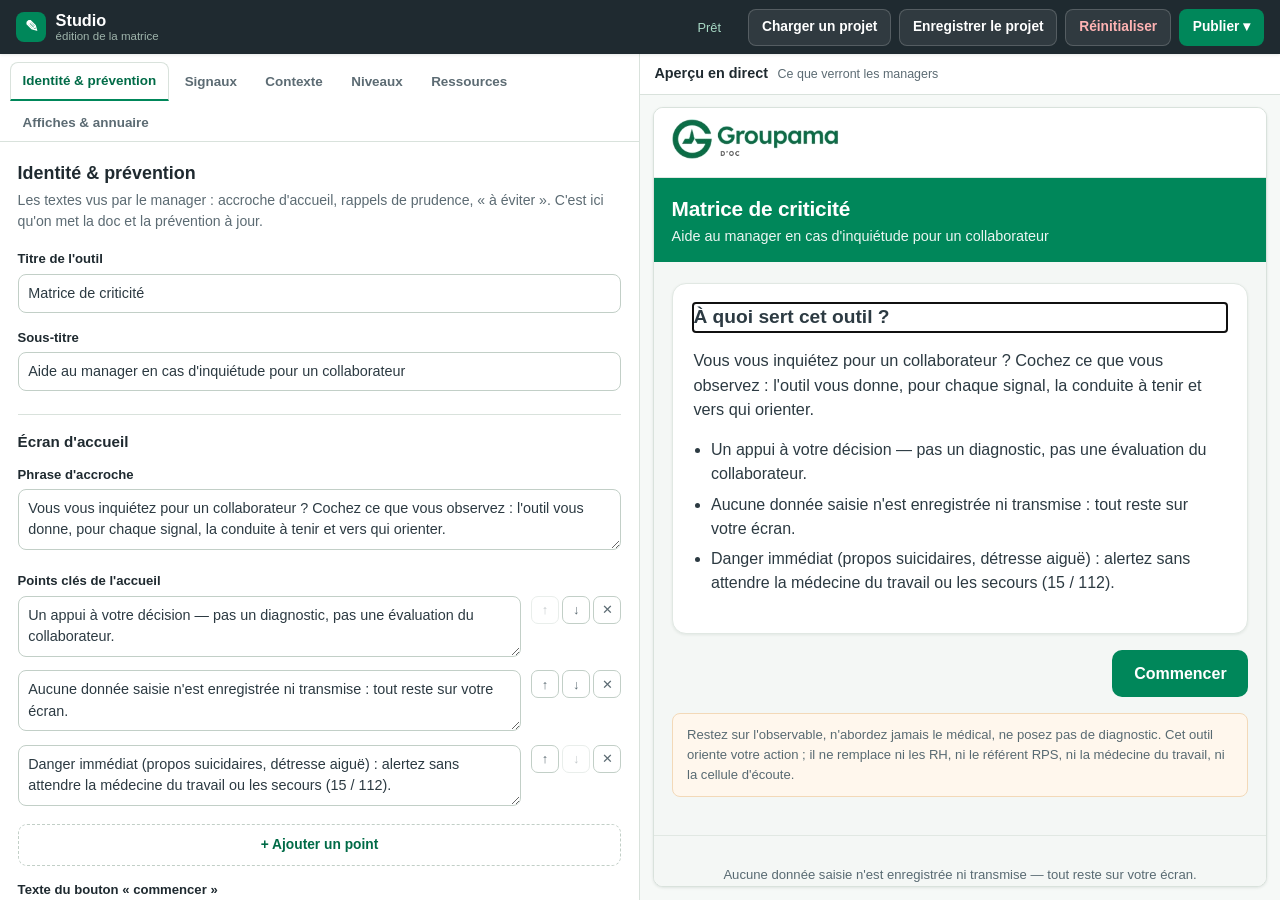
==== studio-autonome.html @ 5f6e876d "Studio autonome : un fichier unique ouvrable en double-clic Rend le Studio installable sans rien : u" ====
<!DOCTYPE html>
<html lang="fr">
<head>
  <meta charset="UTF-8" />
  <meta name="viewport" content="width=device-width, initial-scale=1.0" />
  <title>Studio — Éditeur de la matrice (autonome)</title>
  <meta name="description" content="Atelier d'édition de la matrice de criticité. Aucune donnée n'est transmise : tout reste dans votre navigateur." />
  <link rel="icon" href="[data-uri]" />
  <style>
/* Studio — éditeur de la matrice. Interface volontairement distincte de l'outil
 * public : le mainteneur doit voir d'un coup d'œil qu'il est « en coulisses ». */

:root {
  --primary: #00875a;
  --primary-dark: #006b47;
  --ink: #1f2a30;
  --text: #2c3a42;
  --muted: #5c6b73;
  --bg: #eef2f0;
  --surface: #ffffff;
  --surface-2: #f6f9f7;
  --border: #d9e2dc;
  --border-strong: #c2cfc7;
  --danger: #b4232a;
  --radius: 10px;
  --shadow: 0 1px 3px rgba(0, 40, 25, 0.10);
  --shadow-lg: 0 8px 28px rgba(0, 40, 25, 0.16);
}

* { box-sizing: border-box; }
html, body { height: 100%; margin: 0; }
body {
  font-family: -apple-system, BlinkMacSystemFont, "Segoe UI", Roboto, Helvetica, Arial, sans-serif;
  color: var(--text);
  background: var(--bg);
  line-height: 1.5;
  display: flex;
  flex-direction: column;
}

/* ---------- Barre d'outils ---------- */
.studio-bar { background: var(--ink); color: #fff; position: relative; z-index: 20; box-shadow: var(--shadow); }
.studio-bar-inner {
  display: flex; align-items: center; justify-content: space-between;
  gap: 1rem; padding: 0.55rem 1rem; flex-wrap: wrap;
}
.studio-brand { display: inline-flex; align-items: center; gap: 0.6rem; font-weight: 700; }
.studio-brand-mark {
  display: inline-flex; align-items: center; justify-content: center;
  width: 30px; height: 30px; border-radius: 8px; background: var(--primary); font-size: 1rem;
}
.studio-brand-text { display: inline-flex; flex-direction: column; line-height: 1.1; font-size: 1.02rem; }
.studio-brand-sub { font-size: 0.72rem; font-weight: 500; color: #9fb4ab; }

.studio-actions { display: inline-flex; align-items: center; gap: 0.5rem; flex-wrap: wrap; }
.statut { font-size: 0.8rem; color: #a7d8c4; min-width: 6ch; }
.statut.saving { color: #ffd27a; }

.btn {
  font: inherit; font-size: 0.86rem; font-weight: 600; cursor: pointer;
  border-radius: 8px; padding: 0.44rem 0.8rem; border: 1px solid transparent;
  display: inline-flex; align-items: center; gap: 0.35rem; text-decoration: none; white-space: nowrap;
}
.btn-primary { background: var(--primary); color: #fff; }
.btn-primary:hover { background: #00996a; }
.btn-ghost { background: rgba(255,255,255,0.08); color: #fff; border-color: rgba(255,255,255,0.18); }
.btn-ghost:hover { background: rgba(255,255,255,0.16); }
.btn-danger { color: #ffb3b3; }
.btn-danger:hover { background: rgba(180,35,42,0.25); }
.btn:focus-visible { outline: 3px solid #7fd8b6; outline-offset: 2px; }

.menu-publier {
  position: absolute; right: 1rem; top: calc(100% - 4px);
  background: var(--surface); color: var(--text); border: 1px solid var(--border);
  border-radius: var(--radius); box-shadow: var(--shadow-lg); padding: 0.35rem; min-width: 320px; z-index: 30;
}
.menu-publier[hidden] { display: none; }
.menu-publier button {
  display: block; width: 100%; text-align: left; background: none; border: none; font: inherit;
  padding: 0.55rem 0.7rem; border-radius: 8px; cursor: pointer; color: var(--text);
}
.menu-publier button:hover { background: var(--surface-2); }

/* ---------- Disposition principale ---------- */
.studio-main {
  flex: 1; display: grid; grid-template-columns: minmax(0, 1fr) minmax(0, 1fr);
  gap: 0; min-height: 0;
}
.studio-edit { display: flex; flex-direction: column; min-height: 0; background: var(--surface); border-right: 1px solid var(--border); }
.studio-preview { display: flex; flex-direction: column; min-height: 0; background: var(--surface-2); }

/* ---------- Onglets ---------- */
.studio-tabs {
  display: flex; gap: 0.15rem; padding: 0.5rem 0.6rem 0; border-bottom: 1px solid var(--border);
  overflow-x: auto; flex-wrap: wrap;
}
.tab {
  font: inherit; font-size: 0.84rem; font-weight: 600; color: var(--muted); cursor: pointer;
  background: none; border: 1px solid transparent; border-bottom: none;
  padding: 0.5rem 0.75rem; border-radius: 8px 8px 0 0; white-space: nowrap;
}
.tab:hover { color: var(--text); background: var(--surface-2); }
.tab.actif { color: var(--primary-dark); background: var(--surface); border-color: var(--border); border-bottom: 2px solid var(--primary); }
.tab:focus-visible { outline: 2px solid var(--primary); outline-offset: 1px; }

.studio-panels { flex: 1; overflow-y: auto; padding: 1.1rem 1.1rem 3rem; }
.panel-loading { color: var(--muted); padding: 2rem 0; text-align: center; }

/* ---------- Formulaires ---------- */
.panel-titre { margin: 0 0 0.2rem; font-size: 1.12rem; color: var(--ink); }
.panel-intro { margin: 0 0 1.1rem; color: var(--muted); font-size: 0.88rem; }

.champ { margin-bottom: 0.9rem; }
.champ > label, .champ-label { display: block; font-size: 0.82rem; font-weight: 600; color: var(--ink); margin-bottom: 0.28rem; }
.champ .aide { font-weight: 400; color: var(--muted); font-size: 0.78rem; }
.champ input[type="text"], .champ input[type="url"], .champ textarea, .champ select {
  width: 100%; font: inherit; font-size: 0.9rem; color: var(--text);
  padding: 0.5rem 0.6rem; border: 1px solid var(--border-strong); border-radius: 8px; background: #fff;
}
.champ textarea { resize: vertical; min-height: 3.2rem; }
.champ input:focus, .champ textarea:focus, .champ select:focus { outline: 2px solid var(--primary); outline-offset: 0; border-color: var(--primary); }
.champ-inline { display: flex; gap: 0.6rem; flex-wrap: wrap; }
.champ-inline > .champ { flex: 1; min-width: 140px; margin-bottom: 0; }

.champ input[type="color"] { width: 44px; height: 34px; padding: 2px; border: 1px solid var(--border-strong); border-radius: 8px; background: #fff; cursor: pointer; vertical-align: middle; }

/* Cartes de liste (signaux, contexte, ressources, affiches…) */
.liste-carte {
  border: 1px solid var(--border); border-radius: var(--radius); background: var(--surface-2);
  padding: 0.8rem 0.85rem; margin-bottom: 0.7rem; position: relative;
}
.liste-carte-tete { display: flex; align-items: center; gap: 0.5rem; margin-bottom: 0.6rem; }
.liste-carte-tete .poignee { color: var(--muted); font-size: 0.95rem; }
.liste-carte-num { font-size: 0.75rem; font-weight: 700; color: var(--muted); background: #fff; border: 1px solid var(--border); border-radius: 999px; padding: 0.05rem 0.5rem; }
.liste-carte-titre { font-weight: 600; font-size: 0.9rem; color: var(--ink); flex: 1; overflow: hidden; text-overflow: ellipsis; white-space: nowrap; }
.mini-actions { display: inline-flex; gap: 0.2rem; }
.mini-btn {
  font: inherit; font-size: 0.8rem; cursor: pointer; background: #fff; color: var(--muted);
  border: 1px solid var(--border-strong); border-radius: 7px; width: 28px; height: 28px;
  display: inline-flex; align-items: center; justify-content: center;
}
.mini-btn:hover { color: var(--ink); border-color: var(--muted); }
.mini-btn.suppr:hover { color: #fff; background: var(--danger); border-color: var(--danger); }
.mini-btn:disabled { opacity: 0.35; cursor: default; }

.btn-ajouter {
  font: inherit; font-size: 0.86rem; font-weight: 600; cursor: pointer; color: var(--primary-dark);
  background: #fff; border: 1px dashed var(--border-strong); border-radius: 9px;
  padding: 0.6rem 0.9rem; width: 100%; margin-top: 0.3rem;
}
.btn-ajouter:hover { border-color: var(--primary); background: var(--surface-2); }

.pill-row { display: flex; flex-wrap: wrap; gap: 0.35rem; }
.pill-check {
  display: inline-flex; align-items: center; gap: 0.3rem; font-size: 0.8rem; color: var(--text);
  background: #fff; border: 1px solid var(--border-strong); border-radius: 999px; padding: 0.25rem 0.6rem; cursor: pointer;
}
.pill-check input { margin: 0; }
.pill-check.on { border-color: var(--primary); background: var(--accent-soft, #e7faf0); color: var(--primary-dark); font-weight: 600; }

.sous-section { margin: 1.4rem 0 0.7rem; padding-top: 1rem; border-top: 1px solid var(--border); font-size: 0.95rem; font-weight: 700; color: var(--ink); }
.note-info { font-size: 0.8rem; color: var(--muted); background: var(--surface-2); border: 1px solid var(--border); border-left: 3px solid var(--primary); border-radius: 8px; padding: 0.55rem 0.7rem; margin: 0.4rem 0 0.9rem; }
.verrou { font-size: 0.72rem; color: var(--muted); }

/* ---------- Prévisualisation ---------- */
.preview-head { display: flex; align-items: baseline; gap: 0.6rem; padding: 0.55rem 0.9rem; border-bottom: 1px solid var(--border); background: var(--surface); }
.preview-titre { font-weight: 700; font-size: 0.9rem; color: var(--ink); }
.preview-hint { font-size: 0.78rem; color: var(--muted); }
.preview-frame-wrap { flex: 1; min-height: 0; padding: 0.8rem; }
.preview-frame { width: 100%; height: 100%; border: 1px solid var(--border); border-radius: var(--radius); background: #fff; box-shadow: var(--shadow); }

/* ---------- Responsive ---------- */
@media (max-width: 900px) {
  .studio-main { grid-template-columns: 1fr; }
  .studio-edit { border-right: none; border-bottom: 1px solid var(--border); }
  .studio-preview { min-height: 60vh; }
  .menu-publier { min-width: 260px; }
}

</style>
</head>
<body>
  <!-- Barre d'outils -->
  <header class="studio-bar">
    <div class="studio-bar-inner">
      <div class="studio-brand">
        <span class="studio-brand-mark" aria-hidden="true">✎</span>
        <span class="studio-brand-text">Studio <span class="studio-brand-sub">édition de la matrice</span></span>
      </div>

      <div class="studio-actions">
        <span id="statut" class="statut" role="status" aria-live="polite"></span>
        <label class="btn btn-ghost" for="import-projet">
          Charger un projet
          <input id="import-projet" type="file" accept="application/json,.json" hidden />
        </label>
        <button id="btn-enregistrer" class="btn btn-ghost" type="button">Enregistrer le projet</button>
        <button id="btn-reinit" class="btn btn-ghost btn-danger" type="button">Réinitialiser</button>
        <button id="btn-publier" class="btn btn-primary" type="button">Publier ▾</button>
      </div>
    </div>
    <!-- Menu de publication -->
    <div id="menu-publier" class="menu-publier" hidden>
      <button type="button" data-action="publier-html">Publier la page (HTML autonome)</button>
      <button type="button" data-action="export-json">Exporter le contenu (contenu.json, pour le dépôt)</button>
      <button type="button" data-action="apercu-onglet">Ouvrir l'aperçu dans un onglet</button>
    </div>
  </header>

  <main class="studio-main">
    <!-- Colonne édition -->
    <section class="studio-edit" aria-label="Édition du contenu">
      <nav class="studio-tabs" id="tabs" aria-label="Sections">
        <button class="tab actif" type="button" data-tab="identite">Identité &amp; prévention</button>
        <button class="tab" type="button" data-tab="signaux">Signaux</button>
        <button class="tab" type="button" data-tab="contexte">Contexte</button>
        <button class="tab" type="button" data-tab="niveaux">Niveaux</button>
        <button class="tab" type="button" data-tab="ressources">Ressources</button>
        <button class="tab" type="button" data-tab="affiches">Affiches &amp; annuaire</button>
      </nav>
      <div class="studio-panels" id="panels">
        <div class="panel-loading">Chargement du contenu…</div>
      </div>
    </section>

    <!-- Colonne prévisualisation -->
    <section class="studio-preview" aria-label="Prévisualisation">
      <div class="preview-head">
        <span class="preview-titre">Aperçu en direct</span>
        <span class="preview-hint">Ce que verront les managers</span>
      </div>
      <div class="preview-frame-wrap">
        <iframe id="preview" title="Aperçu de la matrice" class="preview-frame"></iframe>
      </div>
    </section>
  </main>

  <script>window.__STUDIO_EMBED__ = {"html":"\u003c!DOCTYPE html>\n\u003chtml lang=\"fr\">\n\u003chead>\n  \u003cmeta charset=\"UTF-8\" />\n  \u003cmeta name=\"viewport\" content=\"width=device-width, initial-scale=1.0\" />\n  \u003ctitle>Matrice de criticité — Aide au manager\u003c/title>\n  \u003cmeta name=\"description\" content=\"Aide au manager en cas d'inquiétude pour un collaborateur. Aucune donnée n'est enregistrée.\" />\n  \u003clink rel=\"icon\" href=\"assets/logo.png\" />\n  \u003clink rel=\"stylesheet\" href=\"assets/style.css\" />\n\u003c/head>\n\u003cbody>\n  \u003cheader class=\"brand-bar\">\n    \u003cdiv class=\"wrap\">\n      \u003ca class=\"brand\" href=\".\" aria-label=\"Groupama d'Oc\">\n        \u003cimg src=\"assets/logo.png\" alt=\"Groupama d'Oc\" class=\"brand-logo\"\n             onerror=\"this.remove(); document.getElementById('brand-fallback').hidden = false;\" />\n        \u003cspan id=\"brand-fallback\" class=\"brand-wordmark\" hidden>\n          \u003cspan class=\"bw-mark\" aria-hidden=\"true\">G\u003c/span>\n          \u003cspan class=\"bw-text\">Groupama\u003cspan class=\"bw-doc\">d'Oc\u003c/span>\u003c/span>\n        \u003c/span>\n      \u003c/a>\n    \u003c/div>\n  \u003c/header>\n\n  \u003cdiv class=\"title-band\">\n    \u003cdiv class=\"wrap title-inner\">\n      \u003cdiv>\n        \u003ch1 id=\"app-titre\">Matrice de criticité\u003c/h1>\n        \u003cp id=\"app-sous-titre\" class=\"sous-titre\">\u003c/p>\n      \u003c/div>\n      \u003col class=\"steps\" id=\"steps\" aria-hidden=\"true\">\n        \u003cli data-step=\"1\">Signaux\u003c/li>\n        \u003cli data-step=\"2\">Contexte\u003c/li>\n        \u003cli data-step=\"3\">Résultat\u003c/li>\n      \u003c/ol>\n    \u003c/div>\n  \u003c/div>\n\n  \u003cmain class=\"wrap app\" id=\"app\">\n\n    \u003c!-- Étape 0 : Accueil -->\n    \u003csection class=\"step\" id=\"step-accueil\" aria-labelledby=\"accueil-h\">\n      \u003ch2 id=\"accueil-h\">À quoi sert cet outil&nbsp;?\u003c/h2>\n      \u003cp id=\"accueil-intro\" class=\"intro\">\u003c/p>\n      \u003cul id=\"accueil-points\" class=\"points\">\u003c/ul>\n    \u003c/section>\n\n    \u003c!-- Étape 1 : Signaux -->\n    \u003csection class=\"step\" id=\"step-signaux\" hidden aria-labelledby=\"signaux-h\">\n      \u003cdiv class=\"step-head\">\n        \u003ch2 id=\"signaux-h\">Que constatez-vous&nbsp;?\u003c/h2>\n        \u003cp class=\"step-sub\">Cochez les signaux que vous observez. \u003cspan id=\"legende\" class=\"legende\">\u003c/span>\u003c/p>\n      \u003c/div>\n      \u003cdiv id=\"grille-signaux\" class=\"grille-familles\">\u003c/div>\n    \u003c/section>\n\n    \u003c!-- Étape 2 : Contexte -->\n    \u003csection class=\"step\" id=\"step-contexte\" hidden aria-labelledby=\"contexte-h\">\n      \u003cdiv class=\"step-head\">\n        \u003ch2 id=\"contexte-h\">Un élément du contexte de travail est-il en jeu&nbsp;?\u003c/h2>\n        \u003cp class=\"step-sub\">Facultatif. Le contexte n'augmente pas le niveau : il éclaire les causes et donne des leviers d'action.\u003c/p>\n      \u003c/div>\n      \u003cdiv id=\"grille-contexte\" class=\"chips\">\u003c/div>\n    \u003c/section>\n\n    \u003c!-- Étape 3 : Résultat -->\n    \u003csection class=\"step\" id=\"step-resultat\" hidden aria-labelledby=\"resultat-h\">\n      \u003ch2 id=\"resultat-h\" class=\"sr-only\">Résultat\u003c/h2>\n      \u003cdiv id=\"bandeau-niveau\" class=\"bandeau-niveau\" role=\"status\">\u003c/div>\n      \u003cp id=\"lecture\" class=\"lecture\">\u003c/p>\n\n      \u003cdiv class=\"resultat-cols\">\n        \u003cdiv class=\"col-actions\">\n          \u003cdiv class=\"carte\">\n            \u003ch3>À faire maintenant\u003c/h3>\n            \u003col id=\"demarche\" class=\"demarche\">\u003c/ol>\n          \u003c/div>\n          \u003cdiv class=\"carte carte-eviter\">\n            \u003ch3>À éviter\u003c/h3>\n            \u003cul id=\"a-eviter\" class=\"liste-puces\">\u003c/ul>\n          \u003c/div>\n        \u003c/div>\n        \u003cdiv class=\"col-orientation\">\n          \u003cdiv class=\"carte\">\n            \u003ch3>Posture\u003c/h3>\n            \u003cp id=\"posture\" class=\"posture\">\u003c/p>\n          \u003c/div>\n          \u003cdiv class=\"carte\">\n            \u003ch3>Vers qui orienter\u003c/h3>\n            \u003cul id=\"ressources\" class=\"ressources\">\u003c/ul>\n            \u003cp id=\"appui-note\" class=\"appui-note\">\u003c/p>\n          \u003c/div>\n        \u003c/div>\n      \u003c/div>\n\n      \u003cdiv class=\"carte bloc-detail\">\n        \u003ch3>Ce que vous avez coché, point par point\u003c/h3>\n        \u003cdiv id=\"detail-contenu\" class=\"detail-contenu\">\u003c/div>\n      \u003c/div>\n\n      \u003cdiv class=\"carte bloc-ressources\" id=\"ressources-utiles\" hidden>\n        \u003ch3 id=\"ressources-utiles-titre\">Ressources utiles\u003c/h3>\n        \u003cp id=\"ressources-utiles-intro\" class=\"affichages-intro\">\u003c/p>\n        \u003cul id=\"ressources-utiles-liste\" class=\"ressources\">\u003c/ul>\n      \u003c/div>\n\n      \u003cdiv class=\"carte bloc-coms\" id=\"affichages\" hidden>\n        \u003ch3 id=\"affichages-titre\">Communications à diffuser\u003c/h3>\n        \u003cp id=\"affichages-intro\" class=\"affichages-intro\">\u003c/p>\n        \u003cdiv id=\"affichages-themes\">\u003c/div>\n      \u003c/div>\n    \u003c/section>\n\n    \u003c!-- Navigation -->\n    \u003cnav class=\"nav\" id=\"nav\">\n      \u003cbutton id=\"btn-retour\" class=\"btn btn-ghost\" type=\"button\" hidden>← Retour\u003c/button>\n      \u003cspan class=\"nav-spacer\">\u003c/span>\n      \u003cbutton id=\"btn-suivant\" class=\"btn btn-primary\" type=\"button\">Commencer\u003c/button>\n    \u003c/nav>\n\n    \u003cp id=\"prudence\" class=\"prudence\" role=\"note\">\u003c/p>\n  \u003c/main>\n\n  \u003cfooter class=\"site-footer\">\n    \u003cdiv class=\"wrap\">\n      \u003cp>Aucune donnée saisie n'est enregistrée ni transmise — tout reste sur votre écran.\u003c/p>\n    \u003c/div>\n  \u003c/footer>\n\n  \u003cscript src=\"assets/app.js\">\u003c/script>\n\u003c/body>\n\u003c/html>\n","css":":root {\n  /* Charte Groupama d'Oc */\n  --primary: #00875a;\n  --primary-dark: #006b47;\n  --accent: #2bd96b;\n  --accent-soft: #e7faf0;\n\n  --bg: #f4f7f5;\n  --surface: #ffffff;\n  --text: #2c3a42;\n  --muted: #586a72;\n  --border: #e1e8e3;\n  --focus: #00875a;\n\n  --radius: 14px;\n  --shadow: 0 1px 3px rgba(0, 50, 30, 0.08);\n  --maxw: 980px;\n}\n\n* { box-sizing: border-box; }\n\nhtml, body { height: 100%; }\nbody {\n  margin: 0;\n  display: flex;\n  flex-direction: column;\n  min-height: 100%;\n  font-family: -apple-system, BlinkMacSystemFont, \"Segoe UI\", Roboto, Helvetica, Arial, sans-serif;\n  color: var(--text);\n  background: var(--bg);\n  line-height: 1.5;\n}\n\n.wrap { max-width: var(--maxw); margin: 0 auto; padding: 0 1.1rem; width: 100%; }\n.sr-only { position: absolute; width: 1px; height: 1px; overflow: hidden; clip: rect(0 0 0 0); }\n\n/* ---------- Marque ---------- */\n.brand-bar { background: #fff; border-bottom: 1px solid var(--border); padding: 0.7rem 0; }\n.brand { display: inline-flex; align-items: center; text-decoration: none; }\n.brand-logo { height: 40px; width: auto; display: block; }\n.brand-wordmark { display: inline-flex; align-items: center; gap: 0.55rem; }\n.brand-wordmark[hidden] { display: none; }\n.brand-wordmark .bw-mark { display: inline-flex; align-items: center; justify-content: center; width: 38px; height: 38px; border-radius: 50%; background: var(--primary); color: #fff; font-weight: 800; font-size: 1.3rem; }\n.brand-wordmark .bw-text { display: inline-flex; flex-direction: column; line-height: 1; font-weight: 800; font-size: 1.4rem; color: var(--primary); }\n.brand-wordmark .bw-doc { font-size: 0.68rem; font-weight: 700; letter-spacing: 0.18em; color: var(--text); text-transform: uppercase; margin-top: 0.16rem; }\n\n/* ---------- Bandeau titre + fil d'étapes ---------- */\n.title-band { background: var(--primary); color: #fff; padding: 0.9rem 0; }\n.title-inner { display: flex; align-items: center; justify-content: space-between; gap: 1rem; flex-wrap: wrap; }\n.title-band h1 { margin: 0; font-size: 1.3rem; letter-spacing: -0.01em; }\n.title-band .sous-titre { margin: 0.15rem 0 0; opacity: 0.92; font-size: 0.9rem; }\n\n.steps { list-style: none; display: flex; gap: 0.4rem; margin: 0; padding: 0; counter-reset: s; }\n.steps li { counter-increment: s; font-size: 0.82rem; color: rgba(255,255,255,0.75); display: flex; align-items: center; gap: 0.4rem; padding: 0.2rem 0.5rem; border-radius: 999px; }\n.steps li::before { content: counter(s); display: inline-flex; align-items: center; justify-content: center; width: 1.4rem; height: 1.4rem; border-radius: 50%; background: rgba(255,255,255,0.2); font-weight: 700; font-size: 0.78rem; }\n.steps li.actif { color: #fff; background: rgba(255,255,255,0.15); }\n.steps li.actif::before { background: #fff; color: var(--primary); }\n.steps li.fait::before { content: \"✓\"; background: var(--accent); color: var(--primary-dark); }\n\n/* ---------- Conteneur principal ---------- */\n.app { flex: 1; padding: 1.3rem 1.1rem 1.6rem; display: flex; flex-direction: column; }\n.step { background: var(--surface); border: 1px solid var(--border); border-radius: var(--radius); box-shadow: var(--shadow); padding: 1.2rem 1.3rem 1.4rem; }\n.step h2 { margin: 0 0 0.6rem; font-size: 1.2rem; }\n.step-head { margin-bottom: 0.8rem; }\n.step-sub, .mini-titre { color: var(--muted); margin: 0; }\n.mini-titre { font-weight: 600; color: var(--text); margin-bottom: 0.5rem; }\n.mini-titre .opt, .opt { color: var(--muted); font-weight: 400; font-size: 0.85em; }\n.intro { font-size: 1.02rem; }\n.points { padding-left: 1.1rem; }\n.points li { margin-bottom: 0.4rem; }\n\n/* Résultat : annuaire permanent (sensibilisation) */\n.bloc-ressources { margin-top: 0.2rem; }\n.bloc-ressources .ressources { display: grid; grid-template-columns: 1fr 1fr; gap: 0.4rem; }\n.bloc-ressources .ressource-item { margin-bottom: 0; }\n\n/* Résultat : communications à diffuser (contextuelles) */\n.bloc-coms { margin-top: 0.2rem; }\n.affichages-intro { margin: 0 0 0.5rem; font-size: 0.88rem; color: var(--muted); }\n.affichages-theme { margin: 0.7rem 0 0.2rem; font-size: 0.78rem; text-transform: uppercase; letter-spacing: 0.04em; color: var(--muted); font-weight: 700; }\n.affichages-liste { margin: 0 0 0.6rem; padding-left: 1.1rem; }\n.affichages-liste li { margin-bottom: 0.3rem; }\n.affichages-liste a { overflow-wrap: anywhere; }\n\n/* Légende familles */\n.legende { display: inline-flex; flex-wrap: wrap; gap: 0.1rem 0.8rem; }\n.leg-item { font-size: 0.82rem; color: var(--muted); white-space: nowrap; }\n\n/* ---------- Étape signaux : colonnes par famille ---------- */\n.grille-familles { display: grid; grid-template-columns: repeat(3, 1fr); gap: 1rem; }\n.famille-col { border-top: 3px solid var(--fc); padding-top: 0.6rem; }\n.famille-titre { font-size: 0.86rem; font-weight: 700; margin: 0 0 0.5rem; display: flex; align-items: center; gap: 0.35rem; }\n.famille-col .chip { display: block; width: 100%; text-align: left; margin-bottom: 0.4rem; }\n.famille-col .chip.actif { border-color: var(--fc); background: color-mix(in srgb, var(--fc) 12%, #fff); }\n\n/* ---------- Chips (toggles) ---------- */\n.chips { display: flex; flex-wrap: wrap; gap: 0.45rem; }\n.chip {\n  font: inherit; font-size: 0.9rem; cursor: pointer;\n  border: 1px solid var(--border); background: #fff; color: var(--text);\n  border-radius: 999px; padding: 0.45rem 0.8rem; transition: border-color .12s, background .12s;\n}\n.chip:hover { border-color: #b9c6bf; }\n.chip.actif { border-color: var(--primary); background: var(--accent-soft); font-weight: 600; }\n.chip:focus-visible { outline: 3px solid var(--focus); outline-offset: 2px; }\n\n/* ---------- Temporalité (segmenté) ---------- */\n.bloc-temporalite { margin-bottom: 1.1rem; }\n.segmente { display: grid; grid-template-columns: repeat(3, 1fr); gap: 0.5rem; }\n.seg { font: inherit; cursor: pointer; text-align: left; border: 1px solid var(--border); background: #fff; border-radius: 10px; padding: 0.6rem 0.75rem; display: flex; flex-direction: column; gap: 0.1rem; }\n.seg .seg-titre { font-weight: 700; }\n.seg .seg-aide { font-size: 0.8rem; color: var(--muted); }\n.seg.actif { border-color: var(--primary); background: var(--accent-soft); box-shadow: inset 0 0 0 1px var(--primary); }\n.seg:focus-visible { outline: 3px solid var(--focus); outline-offset: 2px; }\n\n/* ---------- Résultat ---------- */\n.bandeau-niveau { border-radius: var(--radius); padding: 0.9rem 1.1rem; color: #fff; }\n.bandeau-niveau .niv-id { font-size: 0.78rem; letter-spacing: 0.06em; text-transform: uppercase; }\n.bandeau-niveau .niv-libelle { font-size: 1.45rem; font-weight: 800; margin: 0.05rem 0 0.2rem; }\n.bandeau-niveau .niv-resume { margin: 0; font-size: 0.96rem; }\n\n.lecture { color: var(--muted); font-size: 0.85rem; margin: 0.6rem 0 0.9rem; }\n\n.resultat-cols { display: grid; grid-template-columns: 1fr 1fr; gap: 0.9rem; }\n.carte { border: 1px solid var(--border); border-radius: 12px; padding: 0.8rem 0.95rem; margin-bottom: 0.9rem; background: #fff; }\n.carte:last-child { margin-bottom: 0; }\n.carte h3 { margin: 0 0 0.5rem; font-size: 0.95rem; }\n.carte-eviter { background: #fff7ed; border-color: #f3d9b8; }\n.posture { margin: 0; background: var(--accent-soft); border-left: 4px solid var(--primary); padding: 0.55rem 0.7rem; border-radius: 6px; }\n.demarche { margin: 0; padding-left: 1.1rem; }\n.demarche li { margin-bottom: 0.4rem; }\n.demarche li:last-child { margin-bottom: 0; }\n.liste-puces { margin: 0; padding-left: 1.1rem; }\n.liste-puces li { margin-bottom: 0.35rem; }\n.ressources { list-style: none; padding: 0; margin: 0; }\n.ressource-item { display: block; padding: 0.5rem 0.65rem; border: 1px solid var(--border); border-radius: 8px; margin-bottom: 0.4rem; background: #fafbfc; overflow-wrap: anywhere; }\n.ressource-nom { display: block; font-weight: 600; font-size: 0.92rem; }\n.ressource-role { display: block; font-size: 0.82rem; color: var(--muted); margin-top: 0.15rem; line-height: 1.35; }\n.ressource-contact { display: block; font-size: 0.82rem; margin-top: 0.25rem; font-weight: 600; overflow-wrap: anywhere; }\n.ressource-contact a { font-weight: 500; }\n.detail-ressource { margin-top: 0.3rem !important; font-size: 0.85rem; color: var(--muted); }\n.appui-note { margin: 0.5rem 0 0; font-size: 0.83rem; color: var(--muted); font-style: italic; }\n\n/* Détail par item (visible) */\n.bloc-detail { margin-top: 0.2rem; }\n.detail-soustitre { font-size: 0.78rem; text-transform: uppercase; letter-spacing: 0.04em; color: var(--muted); margin: 0.9rem 0 0.3rem; }\n.detail-item { padding: 0.55rem 0; border-top: 1px solid var(--border); }\n.detail-item:first-child { border-top: none; padding-top: 0.2rem; }\n.detail-item-titre { font-weight: 600; margin: 0 0 0.2rem; }\n.detail-item p { margin: 0; }\n.tag-niveau {\n  display: inline-block; vertical-align: 1px;\n  color: #fff; font-size: 0.7rem; font-weight: 700; letter-spacing: 0.02em;\n  padding: 0.1rem 0.5rem; border-radius: 999px; margin-right: 0.15rem;\n}\n\n/* ---------- Navigation ---------- */\n.nav { display: flex; align-items: center; gap: 0.7rem; margin-top: 1rem; }\n.nav-spacer { flex: 1; }\n.btn { font: inherit; font-weight: 700; border-radius: 10px; padding: 0.65rem 1.3rem; cursor: pointer; border: 1px solid transparent; }\n.btn:focus-visible { outline: 3px solid var(--focus); outline-offset: 2px; }\n.btn-primary { background: var(--primary); color: #fff; }\n.btn-primary:hover { background: var(--primary-dark); }\n.btn-ghost { background: #fff; color: var(--primary); border-color: var(--border); }\n.btn-ghost:hover { background: #eef1f5; }\n\n.prudence { color: var(--muted); font-size: 0.82rem; background: #fff7ed; border: 1px solid #f3d9b8; border-radius: 8px; padding: 0.7rem 0.9rem; margin-top: 1rem; }\n\n.site-footer { padding: 1rem 0; color: var(--muted); font-size: 0.82rem; text-align: center; border-top: 1px solid var(--border); }\n\n/* ---------- Responsive ---------- */\n@media (max-width: 760px) {\n  .grille-familles { grid-template-columns: 1fr; gap: 0.7rem; }\n  .resultat-cols { grid-template-columns: 1fr; }\n  .segmente { grid-template-columns: 1fr; }\n  .bloc-ressources .ressources { grid-template-columns: 1fr; }\n  .steps { display: none; }\n}\n","js":"/* Matrice de criticité — logique côté navigateur.\n * Approche par item : chaque signal porte sa propre criticité et son conseil.\n * Le niveau d'ensemble = le signal le plus sérieux coché (aucune pondération).\n * Aucune donnée n'est stockée ni transmise : tout vit dans cette page. */\n\n(function () {\n  \"use strict\";\n\n  var data = null;\n  var etat = { signaux: {}, contexte: {} };\n  var STEPS = [\"accueil\", \"signaux\", \"contexte\", \"resultat\"];\n  var step = 0;\n\n  function $(s) { return document.querySelector(s); }\n  function el(t, c) { var n = document.createElement(t); if (c) n.className = c; return n; }\n\n  // Résolution du contenu, dans l'ordre :\n  //  1) contenu embarqué dans la page (window.__CONTENU__) → page publiée par le\n  //     Studio ou prévisualisation : aucun accès réseau, fonctionne même en file://.\n  //  2) sinon, chargement du fichier de données (mode dépôt / développement).\n  function chargerContenu() {\n    if (window.__CONTENU__) return Promise.resolve(window.__CONTENU__);\n    return fetch(\"data/contenu.json\", { cache: \"no-store\" })\n      .then(function (r) { if (!r.ok) throw new Error(\"HTTP \" + r.status); return r.json(); });\n  }\n\n  chargerContenu()\n    .then(function (json) { data = json; init(); })\n    .catch(function (err) {\n      if (window.console && console.error) console.error(\"Chargement du contenu impossible :\", err);\n      $(\"#app\").innerHTML =\n        '\u003csection class=\"step\" role=\"alert\" tabindex=\"-1\" id=\"erreur-chargement\">' +\n        \"\u003ch2>Chargement impossible\u003c/h2>\u003cp>Le contenu n'a pas pu être chargé. Réessayez plus tard ou \" +\n        'signalez-le au support.\u003c/p>\u003cp class=\"opt\">En local, lancez un petit serveur (voir le README).\u003c/p>\u003c/section>';\n      var box = $(\"#erreur-chargement\"); if (box) box.focus();\n    });\n\n  function init() {\n    var m = data.meta;\n    $(\"#app-titre\").textContent = m.titre;\n    document.title = m.titre + \" — Aide au manager\";\n    $(\"#app-sous-titre\").textContent = m.sous_titre || \"\";\n    $(\"#prudence\").textContent = m.prudence || \"\";\n\n    $(\"#accueil-intro\").textContent = m.accueil.intro;\n    var ul = $(\"#accueil-points\");\n    (m.accueil.points || []).forEach(function (p) { var li = el(\"li\"); li.textContent = p; ul.appendChild(li); });\n\n    var leg = $(\"#legende\");\n    Object.keys(m.familles).forEach(function (k) {\n      var f = m.familles[k];\n      var s = el(\"span\", \"leg-item\");\n      s.textContent = f.puce + \" \" + f.libelle;\n      leg.appendChild(s);\n    });\n\n    rendreSignaux();\n    rendreContexte();\n    brancher();\n    aller(0);\n  }\n\n  /* ---------- Étape signaux : colonnes par famille ---------- */\n  function rendreSignaux() {\n    var cont = $(\"#grille-signaux\");\n    cont.innerHTML = \"\";\n    Object.keys(data.meta.familles).forEach(function (fid) {\n      var f = data.meta.familles[fid];\n      var sigs = data.signaux.filter(function (s) { return s.famille === fid; });\n      if (!sigs.length) return;\n      var col = el(\"div\", \"famille-col\");\n      col.style.setProperty(\"--fc\", f.couleur);\n      col.setAttribute(\"role\", \"group\");\n      col.setAttribute(\"aria-labelledby\", \"fam-\" + fid);\n      var h = el(\"p\", \"famille-titre\");\n      h.id = \"fam-\" + fid;\n      h.innerHTML = '\u003cspan class=\"puce\">' + f.puce + \"\u003c/span> \" + f.libelle;\n      col.appendChild(h);\n      sigs.forEach(function (s) { col.appendChild(chip(s, \"signaux\")); });\n      cont.appendChild(col);\n    });\n  }\n\n  function rendreContexte() {\n    var cont = $(\"#grille-contexte\");\n    cont.innerHTML = \"\";\n    data.contexte.forEach(function (c) { cont.appendChild(chip(c, \"contexte\")); });\n  }\n\n  function chip(item, type) {\n    var b = el(\"button\", \"chip\");\n    b.type = \"button\";\n    b.dataset.id = item.id;\n    b.setAttribute(\"aria-pressed\", \"false\");\n    b.textContent = item.libelle;\n    b.addEventListener(\"click\", function () {\n      var on = !etat[type][item.id];\n      etat[type][item.id] = on;\n      b.classList.toggle(\"actif\", on);\n      b.setAttribute(\"aria-pressed\", on ? \"true\" : \"false\");\n    });\n    return b;\n  }\n\n  /* ---------- Navigation ---------- */\n  function brancher() {\n    $(\"#btn-suivant\").addEventListener(\"click\", function () {\n      if (step \u003c STEPS.length - 1) {\n        if (STEPS[step + 1] === \"resultat\") rendreResultat();\n        aller(step + 1);\n      } else { recommencer(); }\n    });\n    $(\"#btn-retour\").addEventListener(\"click\", function () { if (step > 0) aller(step - 1); });\n  }\n\n  function aller(i) {\n    step = i;\n    STEPS.forEach(function (name, idx) { $(\"#step-\" + name).hidden = idx !== i; });\n    $(\"#steps\").querySelectorAll(\"li\").forEach(function (li) {\n      var n = parseInt(li.dataset.step, 10);\n      li.classList.toggle(\"actif\", n === i);\n      li.classList.toggle(\"fait\", n \u003c i);\n    });\n    var suivant = $(\"#btn-suivant\");\n    $(\"#btn-retour\").hidden = (i === 0);\n    if (i === 0) suivant.textContent = \"Commencer\";\n    else if (STEPS[i] === \"contexte\") suivant.textContent = \"Voir le résultat\";\n    else if (STEPS[i] === \"resultat\") suivant.textContent = \"Nouvelle situation\";\n    else suivant.textContent = \"Suivant →\";\n\n    // a11y : repère d'étape pour lecteurs d'écran + focus sur la tête de l'étape\n    // (annonce le contenu révélé, dont le bandeau role=status du résultat).\n    majCompteurEtape(i);\n    var cible = (STEPS[i] === \"resultat\") ? $(\"#bandeau-niveau\") : $(\"#step-\" + STEPS[i] + \" h2\");\n    if (cible) { cible.setAttribute(\"tabindex\", \"-1\"); cible.focus({ preventScroll: true }); }\n    window.scrollTo({ top: 0, behavior: \"smooth\" });\n  }\n\n  /* Compteur d'étape (visible des seuls lecteurs d'écran). */\n  function majCompteurEtape(i) {\n    var prev = document.querySelector(\".sr-step-count\");\n    if (prev && prev.parentNode) prev.parentNode.removeChild(prev);\n    if (i \u003c 1) return; // accueil : pas de compteur\n    var h = $(\"#step-\" + STEPS[i] + \" h2\");\n    if (!h) return;\n    var s = el(\"span\", \"sr-only sr-step-count\");\n    s.textContent = \" (étape \" + i + \" sur \" + (STEPS.length - 1) + \")\";\n    h.appendChild(s);\n  }\n\n  function recommencer() {\n    etat = { signaux: {}, contexte: {} };\n    document.querySelectorAll(\".chip.actif\").forEach(function (c) {\n      c.classList.remove(\"actif\"); c.setAttribute(\"aria-pressed\", \"false\");\n    });\n    aller(1);\n  }\n\n  /* ---------- Sélections ---------- */\n  function selSignaux() { return data.signaux.filter(function (s) { return etat.signaux[s.id]; }); }\n  function selContexte() { return data.contexte.filter(function (c) { return etat.contexte[c.id]; }); }\n  function niv(id) { return data.niveaux.filter(function (n) { return n.id === id; })[0]; }\n\n  /* ---------- Évaluation : le plus sérieux signal coché ---------- */\n  function evaluer() {\n    var sig = selSignaux();\n    var ctx = selContexte();\n    if (!sig.length) return { niveau: niv(\"N0\"), sig: sig, ctx: ctx };\n    var maxRang = 0;\n    sig.forEach(function (s) { var r = niv(s.niveau).rang; if (r > maxRang) maxRang = r; });\n    return { niveau: data.niveaux.filter(function (n) { return n.rang === maxRang; })[0], sig: sig, ctx: ctx };\n  }\n\n  /* ---------- Restitution ---------- */\n  function rendreResultat() {\n    var res = evaluer();\n    var n = res.niveau;\n\n    var bandeau = $(\"#bandeau-niveau\");\n    bandeau.style.background = n.couleur;\n    bandeau.innerHTML =\n      '\u003cdiv class=\"niv-id\">Niveau de criticité ' + n.id + \"\u003c/div>\" +\n      '\u003cdiv class=\"niv-libelle\">' + n.libelle + \"\u003c/div>\" +\n      '\u003cp class=\"niv-resume\">' + n.resume + \"\u003c/p>\";\n\n    var lecture = $(\"#lecture\");\n    if (res.sig.length) {\n      lecture.hidden = false;\n      lecture.textContent = res.sig.length + (res.sig.length > 1 ? \" signaux cochés\" : \" signal coché\") +\n        (res.ctx.length ? \" · \" + res.ctx.length + \" élément\" + (res.ctx.length > 1 ? \"s\" : \"\") + \" de contexte\" : \"\") +\n        \" — la conduite est donnée par le signal le plus sérieux.\";\n    } else { lecture.hidden = true; }\n\n    var cols = $(\".resultat-cols\");\n    var bloc = $(\".bloc-detail\");\n    var afficher = (n.id !== \"N0\");\n    cols.style.display = afficher ? \"\" : \"none\";\n    bloc.style.display = afficher ? \"\" : \"none\";\n\n    if (afficher) {\n      $(\"#posture\").textContent = n.posture;\n      remplirListe($(\"#demarche\"), n.demarche);\n      remplirListe($(\"#a-eviter\"), data.meta.a_eviter);\n      rendreRessources($(\"#ressources\"), n.ressources);\n      $(\"#appui-note\").textContent = data.meta.appui_note || \"\";\n      rendreDetail(res);\n    }\n    // Les communications sont contextuelles : elles peuvent dépendre d'un\n    // contexte coché seul (donc même en N0). rendreAffichages gère son propre\n    // état d'affichage selon les ressources actives.\n    rendreAffichages(res, n);\n    // Annuaire permanent (sensibilisation) : toujours affiché.\n    rendreRessourcesUtiles();\n  }\n\n  /* Annuaire permanent des dispositifs, en fin de résultat (communiquer / sensibiliser). */\n  function rendreRessourcesUtiles() {\n    var box = $(\"#ressources-utiles\");\n    var ru = data.meta.ressources_utiles;\n    if (!ru || !ru.ids || !ru.ids.length) { box.hidden = true; return; }\n    box.hidden = false;\n    $(\"#ressources-utiles-titre\").textContent = ru.titre || \"Ressources utiles\";\n    $(\"#ressources-utiles-intro\").textContent = ru.intro || \"\";\n    rendreRessources($(\"#ressources-utiles-liste\"), ru.ids);\n  }\n\n  /* ---------- Résultat : communications à diffuser, filtrées sur la situation ---------- */\n  function rendreAffichages(res, n) {\n    var box = $(\"#affichages\");\n    var aff = data.meta.affichages;\n    if (!aff || !aff.items) { box.hidden = true; return; }\n\n    // Ressources « actives » = celles du niveau + celles des contextes cochés\n    var actives = {};\n    (n.ressources || []).forEach(function (r) { actives[r] = true; });\n    res.ctx.forEach(function (c) { if (c.ressource) actives[c.ressource] = true; });\n\n    var items = aff.items.filter(function (it) {\n      return (it.ressources || []).some(function (r) { return actives[r]; });\n    });\n    if (!items.length) { box.hidden = true; return; }\n\n    box.hidden = false;\n    $(\"#affichages-titre\").textContent = aff.titre || \"Communications à diffuser\";\n    $(\"#affichages-intro\").textContent = aff.intro || \"\";\n\n    var cont = $(\"#affichages-themes\");\n    cont.innerHTML = \"\";\n    var themes = [];\n    items.forEach(function (it) {\n      var t = it.theme || \"\";\n      var grp = themes.filter(function (g) { return g.titre === t; })[0];\n      if (!grp) { grp = { titre: t, items: [] }; themes.push(grp); }\n      grp.items.push(it);\n    });\n    themes.forEach(function (g) {\n      if (g.titre) { var h = el(\"p\", \"affichages-theme\"); h.textContent = g.titre; cont.appendChild(h); }\n      var ul = el(\"ul\", \"affichages-liste\");\n      g.items.forEach(function (it) {\n        var li = el(\"li\");\n        var a = el(\"a\"); a.href = it.fichier; a.target = \"_blank\"; a.rel = \"noopener\";\n        a.textContent = it.titre;\n        var hint = el(\"span\", \"sr-only\"); hint.textContent = \" (PDF, nouvel onglet)\";\n        a.appendChild(hint);\n        li.appendChild(a);\n        ul.appendChild(li);\n      });\n      cont.appendChild(ul);\n    });\n  }\n\n  function remplirListe(node, items) {\n    node.innerHTML = \"\";\n    (items || []).forEach(function (t) { var li = el(\"li\"); li.textContent = t; node.appendChild(li); });\n  }\n\n  /* Catalogue des dispositifs internes (meta.ressources). */\n  function ressource(id) { return (data.meta.ressources || {})[id] || null; }\n\n  /* Rend la liste « Vers qui orienter » en cartes (libellé + rôle + contact/lien). */\n  function rendreRessources(node, ids) {\n    node.innerHTML = \"\";\n    (ids || []).forEach(function (id) {\n      var r = ressource(id);\n      var li = el(\"li\", \"ressource-item\");\n      if (!r) { li.textContent = id; node.appendChild(li); return; } // tolérance : ancien libellé brut\n      var nom = el(\"span\", \"ressource-nom\"); nom.textContent = r.libelle;\n      li.appendChild(nom);\n      if (r.role) { var role = el(\"span\", \"ressource-role\"); role.textContent = r.role; li.appendChild(role); }\n      var coord = ligneContact(r);\n      if (coord) li.appendChild(coord);\n      node.appendChild(li);\n    });\n  }\n\n  /* Ligne contact + lien, affichée seulement si renseignée. */\n  function ligneContact(r) {\n    if (!r.contact && !r.lien) return null;\n    var c = el(\"span\", \"ressource-contact\");\n    if (r.contact) c.appendChild(document.createTextNode(r.contact));\n    if (r.lien) {\n      if (r.contact) c.appendChild(document.createTextNode(\" · \"));\n      var a = el(\"a\"); a.href = r.lien; a.target = \"_blank\"; a.rel = \"noopener\";\n      a.textContent = \"en savoir plus\";\n      var hint = el(\"span\", \"sr-only\"); hint.textContent = \" (\" + r.libelle + \", nouvel onglet)\";\n      a.appendChild(hint);\n      c.appendChild(a);\n    }\n    return c;\n  }\n\n  function rendreDetail(res) {\n    var box = $(\"#detail-contenu\");\n    box.innerHTML = \"\";\n\n    if (res.sig.length) {\n      // Signaux triés du plus sérieux au moins sérieux\n      var sig = res.sig.slice().sort(function (a, b) { return niv(b.niveau).rang - niv(a.niveau).rang; });\n      sig.forEach(function (s) {\n        var nv = niv(s.niveau);\n        var item = el(\"div\", \"detail-item\");\n        var titre = el(\"p\", \"detail-item-titre\");\n        var tag = el(\"span\", \"tag-niveau\");\n        tag.style.background = nv.couleur;\n        tag.textContent = nv.libelle;\n        titre.appendChild(tag);\n        titre.appendChild(document.createTextNode(\" \" + s.libelle));\n        var p = el(\"p\"); p.textContent = s.conseil;\n        item.appendChild(titre); item.appendChild(p);\n        box.appendChild(item);\n      });\n    }\n\n    if (res.ctx.length) {\n      box.appendChild(sousTitre(\"Contexte de travail — leviers d'action\"));\n      res.ctx.forEach(function (c) {\n        var item = el(\"div\", \"detail-item\");\n        var titre = el(\"p\", \"detail-item-titre\");\n        titre.textContent = c.libelle + \" — \" + c.famille_gollac;\n        var p = el(\"p\"); p.textContent = c.conseil;\n        item.appendChild(titre); item.appendChild(p);\n        var r = c.ressource && ressource(c.ressource);\n        if (r) {\n          var lien = el(\"p\", \"detail-ressource\");\n          lien.appendChild(document.createTextNode(\"→ Ressource : \"));\n          var nom = el(\"strong\"); nom.textContent = r.libelle; lien.appendChild(nom);\n          if (r.contact) lien.appendChild(document.createTextNode(\" — \" + r.contact));\n          item.appendChild(lien);\n        }\n        box.appendChild(item);\n      });\n    }\n  }\n  function sousTitre(t) { var p = el(\"p\", \"detail-soustitre\"); p.textContent = t; return p; }\n})();\n","logo":"[data-uri]","contenu":{"meta":{"titre":"Matrice de criticité","sous_titre":"Aide au manager en cas d'inquiétude pour un collaborateur","accueil":{"intro":"Vous vous inquiétez pour un collaborateur ? Cochez ce que vous observez : l'outil vous donne, pour chaque signal, la conduite à tenir et vers qui orienter.","points":["Un appui à votre décision — pas un diagnostic, pas une évaluation du collaborateur.","Aucune donnée saisie n'est enregistrée ni transmise : tout reste sur votre écran.","Danger immédiat (propos suicidaires, détresse aiguë) : alertez sans attendre la médecine du travail ou les secours (15 / 112)."],"cta":"Commencer"},"prudence":"Restez sur l'observable, n'abordez jamais le médical, ne posez pas de diagnostic. Cet outil oriente votre action ; il ne remplace ni les RH, ni le référent RPS, ni la médecine du travail, ni la cellule d'écoute.","appui_note":"Ces relais viennent en appui : ils ne remplacent pas votre rôle de manager. L'écoute, le dialogue et l'action sur le travail vous reviennent en premier.","affichages":{"titre":"Communications à diffuser","intro":"Affichages officiels en lien avec la situation. À rappeler ou diffuser à vos équipes — cliquez pour ouvrir ou télécharger.","items":[{"titre":"Plaquette Céla — service d'écoute et de soutien","fichier":"assets/affichages/cela-plaquette.pdf","theme":"Cellule d'écoute Céla","ressources":["cellule_cela"]},{"titre":"Affiche Céla — format d'affichage","fichier":"assets/affichages/cela-affiche.pdf","theme":"Cellule d'écoute Céla","ressources":["cellule_cela"]},{"titre":"Incivilités client en agence — conduite à tenir (MAJ 2025)","fichier":"assets/affichages/incivilites-agence.pdf","theme":"Incivilités","ressources":["process_incivilite"]},{"titre":"Incivilités au téléphone — conduite à tenir (MAJ 2025)","fichier":"assets/affichages/incivilites-telephone.pdf","theme":"Incivilités","ressources":["process_incivilite"]},{"titre":"Affiche incivilités — à destination des sociétaires","fichier":"assets/affichages/incivilites-societaires.pdf","theme":"Incivilités","ressources":["process_incivilite"]},{"titre":"Affichage AS-HS 2026 — harcèlement / agissements sexistes","fichier":"assets/affichages/affichage-as-hs-2026.pdf","theme":"Harcèlement / agissements sexistes","ressources":["referent_harcelement"]}]},"ressources_utiles":{"titre":"Ressources utiles — à connaître et à diffuser","intro":"Les dispositifs Groupama d'Oc à garder en tête et à faire connaître à vos équipes, quel que soit le niveau.","ids":["cellule_cela","referent_rps","medecine_travail","rh_proximite","proche_aidant","process_incivilite","referent_harcelement","alerte_drh","secours"]},"familles":{"sante":{"libelle":"Souffrance / santé","puce":"🔴","couleur":"#c53030"},"relationnel":{"libelle":"Relationnel / comportement","puce":"🟠","couleur":"#c05621"},"performance":{"libelle":"Performance / engagement","puce":"🟡","couleur":"#8a5a12"}},"a_eviter":["Interroger les raisons médicales ou poser un diagnostic — ce n'est pas votre rôle.","Réagir à chaud, ou aborder le sujet en public.","Foncer sur des solutions avant d'avoir vraiment écouté.","Minimiser (« ça va passer ») comme dramatiser.","Rester seul avec la situation — ou, à l'inverse, vous substituer aux professionnels.","Basculer sur le disciplinaire quand un signal de souffrance est présent."],"ressources":{"rh_proximite":{"libelle":"RH de proximité","role":"Votre interlocuteur RH habituel. À associer dès qu'une situation se formalise, se répète ou demande un cadre (suivi, organisation, droits).","contact":"Coll'OC › Espace RH","lien":""},"referent_rps":{"libelle":"Référent RPS / Qualité de Vie au Travail","role":"Conseil et appui sur les situations de souffrance ou de tension liées au travail.","contact":"Coll'OC › Espace RH › Ma Qualité de Vie au Travail","lien":""},"medecine_travail":{"libelle":"Médecine du travail (MSA)","role":"Service de santé au travail de la MSA. À solliciter face à la fatigue, aux plaintes somatiques ou à un mal-être ; seule habilitée sur le volet médical. La DRH peut déclencher une visite.","contact":"Coordonnées via Coll'OC › Espace RH › Affichage réglementaire","lien":""},"cellule_cela":{"libelle":"Cellule d'écoute Céla (Qualisocial)","role":"Écoute psychologique anonyme, confidentielle et gratuite, 24h/24 et 7j/7, pour le collaborateur — et conseil au manager face à un collaborateur sensible.","contact":"0 805 389 958 (gratuit) · service-ecoute@qualisocial.com","lien":""},"proche_aidant":{"libelle":"Soutien proche-aidant (Céla)","role":"Quand la vie personnelle (aider un proche) pèse sur le travail : le volet social et familial de Céla accompagne (aidant, démarches, écoute).","contact":"0 805 389 958 (gratuit) · service-ecoute@qualisocial.com","lien":""},"process_incivilite":{"libelle":"Process incivilité","role":"Incivilité client ou interne : prévenez votre N+1 (et N+2 selon gravité), tracez l'incident, et activez la procédure d'alerte DRH. Selon la gravité : dépôt de plainte accompagné par le RCS. Pour le harcèlement / les agissements sexistes, un référent dédié est identifié sur Coll'OC.","contact":"Base Incidents (ServiceNow) · alerte DRH : alerte-oc@groupama-oc.fr","lien":"https://groupama.service-now.com/services_portal_groupama"},"alerte_drh":{"libelle":"Procédure d'alerte DRH","role":"Signaler à la DRH une situation grave (souffrance installée, incivilité, harcèlement). La DRH oriente, traite les cas particuliers et peut déclencher une visite auprès de la médecine du travail.","contact":"alerte-oc@groupama-oc.fr","lien":""},"referent_harcelement":{"libelle":"Référent harcèlement sexuel / agissements sexistes","role":"Oriente, informe et accompagne face au harcèlement sexuel et aux agissements sexistes ; peut enclencher les procédures destinées à faire cesser les agissements.","contact":"Margot MORU (RH) : 05 62 47 35 28 · Sylvie EYCHENNE (CSE) : sylvie.eychenne@groupama-oc.fr","lien":""},"eae":{"libelle":"Entretien Annuel d'Évaluation (EAE)","role":"Temps d'échange annuel pour faire le point et ouvrir des perspectives (mobilité, évolution, formation). Un bilan RH peut le compléter.","contact":"","lien":""},"secours":{"libelle":"Secours — danger immédiat","role":"Propos suicidaires, détresse aiguë, atteinte physique : alertez sans attendre et restez auprès de la personne.","contact":"15 (SAMU) · 18 (pompiers) · 17 (police) · 112","lien":""}}},"niveaux":[{"id":"N0","rang":0,"libelle":"Aucun signal","couleur":"#6b7280","resume":"Aucun signal n'a été coché. Si une inquiétude diffuse persiste, sélectionnez ce que vous observez.","posture":"","demarche":[],"ressources":[]},{"id":"N1","rang":1,"libelle":"Vigilance","couleur":"#2f855a","resume":"À surveiller. Rien d'alarmant — restez attentif et disponible.","posture":"Observer et rester disponible, sans dramatiser.","demarche":["Gardez ces signaux en tête sans en faire une affaire ; isolés, ils appellent de l'attention, pas une réaction.","Prenez des nouvelles à l'occasion, simplement, au fil d'un échange informel.","Soyez attentif à ce qui se répète ou s'aggrave : c'est ce qui changerait la donne."],"ressources":["rh_proximite"]},{"id":"N2","rang":2,"libelle":"Attention","couleur":"#8a5a12","resume":"Le moment d'ouvrir le dialogue, sans laisser traîner.","posture":"Ouvrir le dialogue tôt, écouter avant de vouloir résoudre.","demarche":["Provoquez un échange en tête-à-tête, au calme et au bon moment (pas à chaud, pas en public).","Ouvrez sur du factuel et de l'ouvert : « j'ai remarqué…, comment ça va de ton côté ? », puis écoutez sans meubler.","Cherchez ensemble ce qui, dans le travail, peut être ajusté, et reconvenez d'un point de suivi rapproché."],"ressources":["rh_proximite","referent_rps"]},{"id":"N3","rang":3,"libelle":"Situation sérieuse","couleur":"#c05621","resume":"Situation à prendre au sérieux : prenez les choses en main et ne restez pas seul.","posture":"Structurer un suivi, agir sur le travail, et ne pas rester seul.","demarche":["Formalisez l'échange : nommez la situation sans la dramatiser et co-construisez un plan avec des points réguliers.","Ne portez pas seul : associez les RH, et le référent RPS selon le cas.","Agissez sur ce qui pèse dans votre périmètre : alléger, réorganiser, clarifier."],"ressources":["rh_proximite","referent_rps","medecine_travail","cellule_cela"]},{"id":"N4","rang":4,"libelle":"Alerte","couleur":"#c53030","resume":"Signal de danger. Priorité à la protection de la personne.","posture":"Protéger et orienter sans délai — relayer, pas porter seul.","demarche":["Orientez sans attendre vers le soutien adapté (référent RPS, médecine du travail, cellule d'écoute Céla) : proposez, n'imposez pas.","Assurez une présence bienveillante : gardez le lien, ne laissez pas la personne isolée.","Informez les RH. Danger immédiat (propos suicidaires, détresse aiguë) : appelez le 15 et restez auprès d'elle."],"ressources":["secours","cellule_cela","medecine_travail","alerte_drh","referent_rps","rh_proximite"]}],"signaux":[{"id":"propos_inquietants","libelle":"Propos inquiétants / désespoir","famille":"sante","niveau":"N4","conseil":"Urgence : ne laissez pas la personne seule. Orientez tout de suite vers la médecine du travail ou la cellule d'écoute ; danger imminent, appelez le 15. Votre rôle n'est pas de gérer seul, mais de protéger et de relayer."},{"id":"mal_etre_exprime","libelle":"Mal-être exprimé ouvertement","famille":"sante","niveau":"N3","conseil":"C'est d'abord à vous d'ouvrir le dialogue : accueillez la parole sans la juger ni vouloir la régler sur le champ. Orientez vers le soutien (référent RPS, médecine du travail, Céla) si le mal-être est profond ou persistant, et informez les RH."},{"id":"changement_comportement","libelle":"Changement de comportement","famille":"sante","niveau":"N3","conseil":"Fiez-vous au contraste avec son fonctionnement habituel. Dites ce que vous observez, factuellement, et ouvrez la porte sans forcer : « je te sens différent ces derniers temps »."},{"id":"isolement","libelle":"Isolement / repli","famille":"sante","niveau":"N2","conseil":"Recréez du lien plutôt que de pointer le retrait : sollicitations simples, place dans le collectif. Cherchez si c'est subi (mise à l'écart) ou choisi (protection)."},{"id":"irritabilite","libelle":"Irritabilité","famille":"sante","niveau":"N2","conseil":"Ne le prenez pas personnellement et n'y répondez pas à chaud. À froid, explorez ce qui pèse (charge, tensions, hors-travail) sans le présumer."},{"id":"pleurs_emotivite","libelle":"Pleurs / émotivité inhabituelle","famille":"sante","niveau":"N2","conseil":"Laissez de la place à l'émotion sans la commenter ni la fuir. Un mot simple, un temps au calme : c'est souvent le signe d'un trop-plein."},{"id":"plaintes_somatiques","libelle":"Plaintes somatiques / fatigue visible","famille":"sante","niveau":"N2","conseil":"Prenez la fatigue au sérieux comme signal, sans jamais entrer dans le médical. Voyez ce qui peut être allégé et orientez vers la médecine du travail."},{"id":"esprit_negatif","libelle":"Esprit négatif","famille":"sante","niveau":"N2","conseil":"Avant de vouloir « remotiver », écoutez ce qui nourrit ce regard (sens, reconnaissance, tensions). La négativité est souvent un symptôme, pas un trait de caractère."},{"id":"conflits_interpersonnels","libelle":"Conflits interpersonnels","famille":"relationnel","niveau":"N2","conseil":"Intervenez tôt : un conflit qui s'installe contamine l'équipe. Recevez les versions séparément, restez sur les faits et les besoins, puis posez un cadre commun."},{"id":"comportements_negatifs","libelle":"Comportements négatifs","famille":"relationnel","niveau":"N2","conseil":"Tenez le cadre sur les comportements (ce qui est acceptable) sans condamner la personne. Cherchez la cause : frustration, sentiment d'injustice, fatigue."},{"id":"surinvestissement","libelle":"Surinvestissement / hyperprésentéisme","famille":"performance","niveau":"N2","conseil":"Ne confondez pas engagement et alerte : l'incapacité à décrocher use. Posez des limites visibles et valorisez l'efficacité plutôt que le temps passé."},{"id":"desengagement","libelle":"Désengagement","famille":"performance","niveau":"N2","conseil":"Ne forcez pas l'implication : rouvrez le sens, la reconnaissance et l'écoute avant de parler résultats. Le désengagement est une conséquence, pas une cause."},{"id":"absenteisme","libelle":"Absentéisme","famille":"performance","niveau":"N1","conseil":"Ne questionnez jamais le motif médical. Soignez le retour (point de reprise, mise à jour) ; si les absences se répètent, regardez le travail et associez les RH."},{"id":"baisse_performances","libelle":"Baisse des performances","famille":"performance","niveau":"N1","conseil":"Traitez-la comme un symptôme à comprendre, pas comme une faute à sanctionner. Cherchez la cause (charge, sens, santé, compétence) avant d'ajuster les attentes."},{"id":"non_respect_delais","libelle":"Non-respect des délais","famille":"performance","niveau":"N1","conseil":"Cherchez le « pourquoi » (surcharge, priorités floues, décrochage) avant de recadrer. Clarifiez ensemble priorités et points de passage."},{"id":"erreurs_pro","libelle":"Erreurs professionnelles","famille":"performance","niveau":"N1","conseil":"Reprenez les faits avec pédagogie, sans dramatiser ni humilier. Vérifiez charge et concentration : des erreurs qui se multiplient sont rarement un simple manque de soin."},{"id":"inattention","libelle":"Inattention","famille":"performance","niveau":"N1","conseil":"Distinguez l'écart ponctuel du décrochage installé. Souvent liée à la fatigue ou à la surcharge mentale : reprioritisez et allégez le « bruit »."},{"id":"manque_autonomie","libelle":"Manque d'autonomie","famille":"performance","niveau":"N1","conseil":"Identifiez le frein réel : compétence, confiance, ou un cadre trop serré de votre part. Donnez de la marge par étapes, avec un droit à l'erreur."},{"id":"baisse_motivation","libelle":"Baisse de la motivation","famille":"performance","niveau":"N1","conseil":"Reconnectez à ce qui fait sens pour la personne (intérêts, perspectives) plutôt que de remobiliser par la pression. Une évolution des missions est parfois la clé."},{"id":"feedback_negatif","libelle":"Feedback négatif du collaborateur","famille":"performance","niveau":"N1","conseil":"Accueillez la critique sans vous justifier aussitôt ; reformulez pour montrer que vous avez entendu. Un feedback exprimé est une chance de régler avant que ça s'enkyste."}],"contexte":[{"id":"forte_charge","libelle":"Forte charge de travail","famille_gollac":"Intensité et temps de travail","conseil":"Agissez concrètement : repriorisez, redistribuez, allégez temporairement. Une charge forte n'use vraiment que si l'autonomie et le soutien manquent — donnez les deux."},{"id":"objectifs_performance","libelle":"Objectifs de performance (flous ou élevés)","famille_gollac":"Intensité et temps de travail","conseil":"Rendez l'attendu clair et atteignable. Des objectifs flous ou hors d'atteinte génèrent plus de stress que de performance."},{"id":"vie_pro_perso","libelle":"Vie pro qui empiète sur la vie perso","famille_gollac":"Intensité et temps de travail","conseil":"Ouvrez des marges sur l'organisation (priorisation, flexibilité, télétravail) plutôt que d'attendre que la personne « tienne »."},{"id":"incivilite_client","libelle":"Incivilité client récente","famille_gollac":"Exigences émotionnelles","conseil":"Soutenez et légitimez l'impact (« ce n'est pas normal d'avoir à subir ça »). Débriefez et activez le process de déclaration d'incivilité.","ressource":"process_incivilite"},{"id":"incivilite_interne","libelle":"Incivilité interne (d'un collègue)","famille_gollac":"Exigences émotionnelles","conseil":"Ne laissez rien passer entre collègues : posez le cadre et protégez la personne exposée. Tracez les faits et appuyez-vous sur le process interne.","ressource":"process_incivilite"},{"id":"harcelement_sexisme","libelle":"Harcèlement / agissements sexistes","famille_gollac":"Exigences émotionnelles","conseil":"Ne minimisez pas. Protégez la personne, tracez les faits et orientez sans tarder vers le référent dédié, qui peut enclencher les procédures destinées à faire cesser les agissements.","ressource":"referent_harcelement"},{"id":"evolution_poste","libelle":"Évolution dans le poste","famille_gollac":"Manque d'autonomie / marges de manœuvre","conseil":"Accompagnez la prise de poste : points rapprochés, objectifs ajustés, droit à la montée en compétence."},{"id":"evolution_taches","libelle":"Évolution dans les tâches","famille_gollac":"Manque d'autonomie / marges de manœuvre","conseil":"Vérifiez que la complexité est proportionnée et explicitée ; prévoyez un filet de soutien le temps de l'adaptation."},{"id":"faible_valorisation","libelle":"Faible valorisation / reconnaissance","famille_gollac":"Rapports sociaux dégradés","conseil":"Rendez la reconnaissance concrète et régulière, pas seulement à l'entretien annuel. Le manque de reconnaissance est un facteur de risque à part entière."},{"id":"distorsion_equipe","libelle":"Tensions dans l'équipe","famille_gollac":"Rapports sociaux dégradés","conseil":"Reposez un cadre de fonctionnement clair et traitez les tensions tôt ; au besoin, une régulation d'équipe."},{"id":"manque_soutien","libelle":"Manque de soutien hiérarchique","famille_gollac":"Rapports sociaux dégradés","conseil":"Soyez réellement disponible et explicite sur l'appui que vous apportez : un soutien perçu change tout."},{"id":"perte_sens","libelle":"Perte de sens / qualité empêchée","famille_gollac":"Conflits de valeurs","conseil":"Reconnectez le travail à ses finalités et levez ce qui empêche de « bien faire » — la qualité empêchée use en profondeur."},{"id":"reorganisation","libelle":"Réorganisation récente","famille_gollac":"Insécurité de la situation de travail","conseil":"Donnez un espace pour exprimer ce qui inquiète et expliquez le cap : l'incertitude non dite amplifie le stress."},{"id":"manque_perspective","libelle":"Manque de perspective d'évolution","famille_gollac":"Insécurité de la situation de travail","conseil":"Soyez transparent sur le réalisable et ouvrez des pistes concrètes (mobilité, projets, formation ; EAE, bilan RH).","ressource":"eae"},{"id":"reintegration_absence","libelle":"Réintégration après une absence","famille_gollac":"Insécurité de la situation de travail","conseil":"Préparez un retour structuré et progressif : un point d'accueil et l'appui de l'équipe évitent la rechute."},{"id":"vie_perso_pro","libelle":"Vie perso qui empiète sur la vie pro","famille_gollac":"Transverse","conseil":"Reconnaissez la situation sans intrusion, rappelez les ressources (ex. dispositif proche-aidant) et adaptez temporairement si possible.","ressource":"proche_aidant"}]}};</script>
<script>
/* Studio — éditeur de la matrice (Étape 1 : archétype « évaluation guidée »).
 *
 * Principe : les formulaires éditent un objet `projet` qui a EXACTEMENT la même
 * forme que data/contenu.json. La prévisualisation et la publication réutilisent
 * le moteur de rendu réel (assets/app.js) : ce qu'on voit = ce qui sera publié.
 *
 * Aucune donnée n'est transmise : tout vit dans le navigateur (localStorage),
 * rien ne part sans un clic explicite (Enregistrer / Publier). */

(function () {
  "use strict";

  var LS_KEY = "studio.matrice.projet.v1";
  var projet = null;   // contenu édité (même forme que contenu.json)
  var gabarit = null;  // { html, css, js, logo } pour générer la page publiée
  var tabActif = "identite";
  var previewTimer = null, saveTimer = null;

  /* ---------- utilitaires DOM ---------- */
  function $(s, r) { return (r || document).querySelector(s); }
  function $$(s, r) { return Array.prototype.slice.call((r || document).querySelectorAll(s)); }
  function ce(tag, cls) { var n = document.createElement(tag); if (cls) n.className = cls; return n; }
  function set(obj, key) { return function (v) { obj[key] = v; }; }
  function deplacer(arr, i, dir) { var j = i + dir; if (j < 0 || j >= arr.length) return; var t = arr[i]; arr[i] = arr[j]; arr[j] = t; }
  function normaliserCouleur(v) { return /^#[0-9a-fA-F]{6}$/.test(v || "") ? v : "#888888"; }

  /* ---------- démarrage : charge le gabarit de rendu + le projet ---------- */
  chargerGabarit().then(function (g) {
    gabarit = g;
    return chargerProjet();
  }).then(function (p) {
    projet = p;
    demarrer();
  }).catch(function (err) {
    $("#panels").innerHTML = "<div class='panel-loading'>Impossible de charger le Studio.<br>" +
      "Lancez un petit serveur local (voir le README), puis rechargez la page.<br>" +
      "<small>" + (err && err.message || err) + "</small></div>";
  });

  // Deux modes de fonctionnement :
  //  1) AUTONOME — tout est embarqué dans window.__STUDIO_EMBED__ (fichier unique
  //     studio-autonome.html, ouvrable en double-clic, sans serveur) ;
  //  2) SERVI — on charge les fichiers du dépôt via fetch (nécessite un serveur local).
  function chargerGabarit() {
    if (window.__STUDIO_EMBED__) {
      var e = window.__STUDIO_EMBED__;
      return Promise.resolve({ html: e.html, css: e.css, js: e.js, logo: e.logo });
    }
    return Promise.all([
      fetch("index.html").then(function (r) { return r.text(); }),
      fetch("assets/style.css").then(function (r) { return r.text(); }),
      fetch("assets/app.js").then(function (r) { return r.text(); }),
      fetch("assets/logo.png").then(function (r) { return r.ok ? r.blob() : null; }).then(blobToDataURL).catch(function () { return null; })
    ]).then(function (parts) { return { html: parts[0], css: parts[1], js: parts[2], logo: parts[3] }; });
  }

  // Contenu de départ : embarqué (mode autonome) ou data/contenu.json (mode servi).
  function contenuInitial() {
    if (window.__STUDIO_EMBED__ && window.__STUDIO_EMBED__.contenu) return Promise.resolve(clonerContenu(window.__STUDIO_EMBED__.contenu));
    return fetch("data/contenu.json", { cache: "no-store" }).then(function (r) { return r.json(); });
  }
  function clonerContenu(o) { return JSON.parse(JSON.stringify(o)); }

  function blobToDataURL(blob) {
    if (!blob) return Promise.resolve(null);
    return new Promise(function (res) {
      var fr = new FileReader();
      fr.onload = function () { res(fr.result); };
      fr.onerror = function () { res(null); };
      fr.readAsDataURL(blob);
    });
  }

  function chargerProjet() {
    var saved = null;
    try { saved = localStorage.getItem(LS_KEY); } catch (e) { /* localStorage indispo */ }
    if (saved) { try { return Promise.resolve(JSON.parse(saved)); } catch (e) { /* brouillon corrompu */ } }
    return contenuInitial();
  }

  function demarrer() {
    $("#tabs").addEventListener("click", function (e) {
      var b = e.target.closest(".tab"); if (!b) return;
      tabActif = b.dataset.tab;
      $$(".tab").forEach(function (t) { t.classList.toggle("actif", t === b); });
      renderPanel(true);
    });

    $("#btn-enregistrer").addEventListener("click", enregistrerProjet);
    $("#btn-reinit").addEventListener("click", reinitialiser);
    $("#import-projet").addEventListener("change", importerProjet);

    var menu = $("#menu-publier");
    $("#btn-publier").addEventListener("click", function (e) { e.stopPropagation(); menu.hidden = !menu.hidden; });
    document.addEventListener("click", function () { menu.hidden = true; });
    menu.addEventListener("click", function (e) {
      e.stopPropagation();
      var b = e.target.closest("button"); if (!b) return;
      menu.hidden = true; actionPublier(b.dataset.action);
    });

    renderPanel(true);
    updatePreview();
    marquerStatut("Prêt");
  }

  /* ---------- état / sauvegarde ---------- */
  function marquerStatut(t, saving) { var s = $("#statut"); if (!s) return; s.textContent = t; s.classList.toggle("saving", !!saving); }
  function sauverLocal() { try { localStorage.setItem(LS_KEY, JSON.stringify(projet)); } catch (e) { /* quota / indispo */ } }

  // Modification d'un champ : autosave + prévisu (tous deux temporisés).
  function commit() {
    marquerStatut("Enregistrement…", true);
    clearTimeout(saveTimer); saveTimer = setTimeout(function () { sauverLocal(); marquerStatut("Enregistré ✓"); }, 400);
    clearTimeout(previewTimer); previewTimer = setTimeout(updatePreview, 300);
  }
  // Modification de structure (ajout / suppression / déplacement) : idem + reconstruit le panneau.
  function majStructure() { commit(); renderPanel(false); }

  /* ---------- constructeurs de champs ---------- */
  function champ(labelHTML, control) {
    var wrap = ce("div", "champ");
    var id = "f" + (champ._n = (champ._n || 0) + 1);
    control.id = id;
    var lab = ce("label"); lab.setAttribute("for", id); lab.innerHTML = labelHTML;
    wrap.appendChild(lab); wrap.appendChild(control);
    return wrap;
  }
  function inputText(value, oninput, type) {
    var i = ce("input"); i.type = type || "text"; i.value = value == null ? "" : value;
    i.addEventListener("input", function () { oninput(i.value); commit(); });
    return i;
  }
  function inputArea(value, oninput) {
    var t = ce("textarea"); t.value = value == null ? "" : value;
    t.addEventListener("input", function () { oninput(t.value); commit(); });
    return t;
  }
  function inputColor(value, oninput) {
    var i = ce("input"); i.type = "color"; i.value = normaliserCouleur(value);
    i.addEventListener("input", function () { oninput(i.value); commit(); });
    return i;
  }
  function selectOne(value, opts, oninput) {
    var s = ce("select");
    opts.forEach(function (o) { var op = ce("option"); op.value = o.value; op.textContent = o.label; if (o.value === value) op.selected = true; s.appendChild(op); });
    s.addEventListener("change", function () { oninput(s.value); commit(); });
    return s;
  }

  function miniBtn(label, titre, disabled, onclick, extra) {
    var b = ce("button", "mini-btn" + (extra ? " " + extra : "")); b.type = "button";
    b.textContent = label; b.title = titre; b.setAttribute("aria-label", titre);
    if (disabled) b.disabled = true; else b.addEventListener("click", onclick);
    return b;
  }
  function ajouterBouton(host, label, onclick) {
    var b = ce("button", "btn-ajouter"); b.type = "button"; b.textContent = label;
    b.addEventListener("click", onclick); host.appendChild(b);
  }
  function titrePanneau(host, titre, intro) {
    var h = ce("h2", "panel-titre"); h.textContent = titre; host.appendChild(h);
    if (intro) { var p = ce("p", "panel-intro"); p.textContent = intro; host.appendChild(p); }
  }
  function sousSection(host, t) { var d = ce("div", "sous-section"); d.textContent = t; host.appendChild(d); }
  function noteInfo(host, t) { var d = ce("div", "note-info"); d.textContent = t; host.appendChild(d); }
  function champLabelBloc(parent, labelText, node) {
    var w = ce("div", "champ"); var l = ce("div", "champ-label"); l.innerHTML = labelText;
    w.appendChild(l); w.appendChild(node); parent.appendChild(w);
  }

  // Carte d'un élément de liste, avec entête (numéro, titre, monter/descendre/supprimer).
  function carteListe(arr, i, titre) {
    var c = ce("div", "liste-carte");
    var tete = ce("div", "liste-carte-tete");
    var num = ce("span", "liste-carte-num"); num.textContent = "#" + (i + 1);
    var t = ce("span", "liste-carte-titre"); t.textContent = titre;
    var acts = ce("div", "mini-actions");
    acts.appendChild(miniBtn("↑", "Monter", i === 0, function () { deplacer(arr, i, -1); majStructure(); }));
    acts.appendChild(miniBtn("↓", "Descendre", i === arr.length - 1, function () { deplacer(arr, i, 1); majStructure(); }));
    acts.appendChild(miniBtn("✕", "Supprimer", false, function () { if (window.confirm("Supprimer « " + titre + " » ?")) { arr.splice(i, 1); majStructure(); } }, "suppr"));
    tete.appendChild(num); tete.appendChild(t); tete.appendChild(acts);
    c.appendChild(tete);
    return c;
  }

  // Liste de lignes de texte (points d'accueil, démarche, « à éviter »…).
  function listeTexte(arr, opts) {
    opts = opts || {};
    var wrap = ce("div");
    arr.forEach(function (val, i) {
      var row = ce("div", "champ-inline"); row.style.alignItems = "flex-start"; row.style.marginBottom = "0.4rem";
      var c = ce("div", "champ"); c.style.flex = "1"; c.style.marginBottom = "0";
      c.appendChild(opts.multiligne ? inputArea(val, function (v) { arr[i] = v; }) : inputText(val, function (v) { arr[i] = v; }));
      var acts = ce("div", "mini-actions");
      acts.appendChild(miniBtn("↑", "Monter", i === 0, function () { deplacer(arr, i, -1); majStructure(); }));
      acts.appendChild(miniBtn("↓", "Descendre", i === arr.length - 1, function () { deplacer(arr, i, 1); majStructure(); }));
      acts.appendChild(miniBtn("✕", "Supprimer", false, function () { arr.splice(i, 1); majStructure(); }, "suppr"));
      row.appendChild(c); row.appendChild(acts);
      wrap.appendChild(row);
    });
    var add = ce("button", "btn-ajouter"); add.type = "button"; add.textContent = opts.ajouterLabel || "+ Ajouter une ligne";
    add.addEventListener("click", function () { arr.push(""); majStructure(); });
    wrap.appendChild(add);
    return wrap;
  }

  // Liste ordonnée d'identifiants de ressources (ordre = ordre d'affichage).
  function listeIds(arr, opts) {
    var wrap = ce("div");
    arr.forEach(function (id, i) {
      var row = ce("div", "champ-inline"); row.style.alignItems = "center"; row.style.marginBottom = "0.35rem";
      var nom = ce("div", "champ"); nom.style.flex = "1"; nom.style.marginBottom = "0";
      var lab = ce("div"); lab.style.fontSize = "0.88rem";
      var libelle = opts.libelleDe(id);
      if (libelle) { lab.textContent = libelle; } else { lab.textContent = id + " (introuvable)"; lab.style.color = "#b4232a"; }
      nom.appendChild(lab);
      var acts = ce("div", "mini-actions");
      acts.appendChild(miniBtn("↑", "Monter", i === 0, function () { deplacer(arr, i, -1); majStructure(); }));
      acts.appendChild(miniBtn("↓", "Descendre", i === arr.length - 1, function () { deplacer(arr, i, 1); majStructure(); }));
      acts.appendChild(miniBtn("✕", "Retirer", false, function () { arr.splice(i, 1); majStructure(); }, "suppr"));
      row.appendChild(nom); row.appendChild(acts);
      wrap.appendChild(row);
    });
    var dispo = opts.disponibles().filter(function (o) { return arr.indexOf(o.value) < 0; });
    if (dispo.length) {
      var sel = ce("select");
      var op0 = ce("option"); op0.value = ""; op0.textContent = opts.ajoutLabel || "+ Ajouter…"; sel.appendChild(op0);
      dispo.forEach(function (o) { var op = ce("option"); op.value = o.value; op.textContent = o.label; sel.appendChild(op); });
      sel.addEventListener("change", function () { if (sel.value) { arr.push(sel.value); majStructure(); } });
      var c = ce("div", "champ"); c.style.marginBottom = "0"; c.style.marginTop = "0.2rem"; c.appendChild(sel);
      wrap.appendChild(c);
    }
    return wrap;
  }

  /* ---------- options partagées ---------- */
  function optionsFamilles() { return Object.keys(projet.meta.familles).map(function (k) { return { value: k, label: projet.meta.familles[k].libelle }; }); }
  function optionsNiveaux() { return projet.niveaux.filter(function (n) { return n.rang > 0; }).map(function (n) { return { value: n.id, label: n.id + " — " + n.libelle }; }); }
  function optionsRessources(inclureVide) {
    var arr = Object.keys(projet.meta.ressources || {}).map(function (k) { return { value: k, label: projet.meta.ressources[k].libelle }; });
    if (inclureVide) arr.unshift({ value: "", label: "— aucune —" });
    return arr;
  }
  function libelleRessource(id) { var r = (projet.meta.ressources || {})[id]; return r ? r.libelle : null; }
  function nouvelId(prefixe, arr) { var exist = {}; (arr || []).forEach(function (x) { if (x.id) exist[x.id] = true; }); var n = 1, id; do { id = prefixe + "_" + n; n++; } while (exist[id]); return id; }
  function nouvelIdMap(prefixe, map) { var n = 1, id; do { id = prefixe + "_" + n; n++; } while (map[id]); return id; }

  /* ---------- rendu du panneau actif ---------- */
  function renderPanel(resetScroll) {
    var host = $("#panels");
    var sc = resetScroll ? 0 : host.scrollTop;
    host.innerHTML = "";
    var rendus = { identite: panelIdentite, signaux: panelSignaux, contexte: panelContexte, niveaux: panelNiveaux, ressources: panelRessources, affiches: panelAffiches };
    (rendus[tabActif] || panelIdentite)(host);
    host.scrollTop = sc;
  }

  function panelIdentite(host) {
    var m = projet.meta;
    titrePanneau(host, "Identité & prévention", "Les textes vus par le manager : accroche d'accueil, rappels de prudence, « à éviter ». C'est ici qu'on met la doc et la prévention à jour.");
    host.appendChild(champ("Titre de l'outil", inputText(m.titre, set(m, "titre"))));
    host.appendChild(champ("Sous-titre", inputText(m.sous_titre, set(m, "sous_titre"))));

    sousSection(host, "Écran d'accueil");
    m.accueil = m.accueil || {};
    host.appendChild(champ("Phrase d'accroche", inputArea(m.accueil.intro, set(m.accueil, "intro"))));
    m.accueil.points = m.accueil.points || [];
    champLabelBloc(host, "Points clés de l'accueil", listeTexte(m.accueil.points, { ajouterLabel: "+ Ajouter un point", multiligne: true }));
    host.appendChild(champ("Texte du bouton « commencer »", inputText(m.accueil.cta, set(m.accueil, "cta"))));

    sousSection(host, "Prévention & prudence");
    noteInfo(host, "Ce rappel de prudence est affiché en permanence, en bas de l'outil.");
    host.appendChild(champ("Rappel de prudence", inputArea(m.prudence, set(m, "prudence"))));
    host.appendChild(champ("Note « appui » (rôle des relais)", inputArea(m.appui_note, set(m, "appui_note"))));
    m.a_eviter = m.a_eviter || [];
    champLabelBloc(host, "À éviter (liste affichée dans le résultat)", listeTexte(m.a_eviter, { ajouterLabel: "+ Ajouter un « à éviter »", multiligne: true }));
  }

  function panelSignaux(host) {
    titrePanneau(host, "Signaux d'alerte", "Ce que le manager peut cocher. Chaque signal porte son niveau de criticité et son conseil ; le niveau d'ensemble = le signal le plus sérieux coché.");

    sousSection(host, "Familles (colonnes de signaux)");
    Object.keys(projet.meta.familles).forEach(function (fid) {
      var f = projet.meta.familles[fid];
      var carte = ce("div", "liste-carte");
      var row = ce("div", "champ-inline");
      row.appendChild(champ("Libellé <span class='verrou'>(" + fid + ")</span>", inputText(f.libelle, set(f, "libelle"))));
      var pc = champ("Puce", inputText(f.puce, set(f, "puce"))); pc.style.flex = "0 0 90px"; row.appendChild(pc);
      var cc = champ("Couleur", inputColor(f.couleur, set(f, "couleur"))); cc.style.flex = "0 0 auto"; row.appendChild(cc);
      carte.appendChild(row);
      host.appendChild(carte);
    });

    sousSection(host, "Liste des signaux");
    var arr = projet.signaux;
    arr.forEach(function (s, i) {
      var carte = carteListe(arr, i, s.libelle || "(sans libellé)");
      carte.appendChild(champ("Libellé", inputText(s.libelle, set(s, "libelle"))));
      var row = ce("div", "champ-inline");
      row.appendChild(champ("Famille", selectOne(s.famille, optionsFamilles(), set(s, "famille"))));
      row.appendChild(champ("Niveau de criticité", selectOne(s.niveau, optionsNiveaux(), set(s, "niveau"))));
      carte.appendChild(row);
      carte.appendChild(champ("Conseil au manager", inputArea(s.conseil, set(s, "conseil"))));
      host.appendChild(carte);
    });
    ajouterBouton(host, "+ Ajouter un signal", function () {
      arr.push({ id: nouvelId("signal", arr), libelle: "Nouveau signal", famille: Object.keys(projet.meta.familles)[0], niveau: "N1", conseil: "" });
      majStructure();
    });
  }

  function panelContexte(host) {
    titrePanneau(host, "Contexte de travail", "Facteurs qui éclairent les causes et donnent des leviers d'action. Le contexte n'augmente pas le niveau.");
    var arr = projet.contexte;
    arr.forEach(function (c, i) {
      var carte = carteListe(arr, i, c.libelle || "(sans libellé)");
      carte.appendChild(champ("Libellé", inputText(c.libelle, set(c, "libelle"))));
      carte.appendChild(champ("Famille Gollac <span class='aide'>(texte affiché)</span>", inputText(c.famille_gollac, set(c, "famille_gollac"))));
      carte.appendChild(champ("Conseil / levier d'action", inputArea(c.conseil, set(c, "conseil"))));
      carte.appendChild(champ("Ressource associée <span class='aide'>(facultatif)</span>",
        selectOne(c.ressource || "", optionsRessources(true), function (v) { if (v) c.ressource = v; else delete c.ressource; })));
      host.appendChild(carte);
    });
    ajouterBouton(host, "+ Ajouter un facteur de contexte", function () {
      arr.push({ id: nouvelId("contexte", arr), libelle: "Nouveau facteur", famille_gollac: "", conseil: "" });
      majStructure();
    });
  }

  function panelNiveaux(host) {
    titrePanneau(host, "Niveaux de criticité", "La conduite d'ensemble selon le signal le plus sérieux coché. N0 = aucun signal.");
    noteInfo(host, "Les niveaux (N0→N4) sont la charpente de l'outil : on peut les reformuler, mais évitez d'en supprimer.");
    projet.niveaux.forEach(function (n) {
      var carte = ce("div", "liste-carte");
      var tete = ce("div", "liste-carte-tete");
      var num = ce("span", "liste-carte-num"); num.textContent = n.id;
      var t = ce("span", "liste-carte-titre"); t.textContent = n.libelle;
      tete.appendChild(num); tete.appendChild(t); carte.appendChild(tete);
      var row = ce("div", "champ-inline");
      row.appendChild(champ("Libellé", inputText(n.libelle, set(n, "libelle"))));
      var cc = champ("Couleur", inputColor(n.couleur, set(n, "couleur"))); cc.style.flex = "0 0 auto"; row.appendChild(cc);
      carte.appendChild(row);
      carte.appendChild(champ("Résumé", inputArea(n.resume, set(n, "resume"))));
      if (n.rang > 0) {
        carte.appendChild(champ("Posture", inputArea(n.posture, set(n, "posture"))));
        n.demarche = n.demarche || [];
        champLabelBloc(carte, "À faire maintenant (démarche)", listeTexte(n.demarche, { ajouterLabel: "+ Ajouter une action", multiligne: true }));
        n.ressources = n.ressources || [];
        champLabelBloc(carte, "Vers qui orienter <span class='aide'>(ordre = ordre de mobilisation)</span>",
          listeIds(n.ressources, { libelleDe: libelleRessource, disponibles: function () { return optionsRessources(false); }, ajoutLabel: "+ Ajouter une ressource" }));
      }
      host.appendChild(carte);
    });
  }

  function panelRessources(host) {
    titrePanneau(host, "Ressources (catalogue des dispositifs)", "Les dispositifs internes vers qui orienter. Ils sont réutilisés par les niveaux, les contextes et l'annuaire.");
    var res = projet.meta.ressources = projet.meta.ressources || {};
    Object.keys(res).forEach(function (id) {
      var r = res[id];
      var carte = ce("div", "liste-carte");
      var tete = ce("div", "liste-carte-tete");
      var num = ce("span", "liste-carte-num"); num.textContent = "id : " + id;
      var t = ce("span", "liste-carte-titre"); t.textContent = r.libelle || "(sans nom)";
      var acts = ce("div", "mini-actions");
      acts.appendChild(miniBtn("✕", "Supprimer", false, function () { supprimerRessource(id); }, "suppr"));
      tete.appendChild(num); tete.appendChild(t); tete.appendChild(acts); carte.appendChild(tete);
      carte.appendChild(champ("Nom affiché", inputText(r.libelle, set(r, "libelle"))));
      carte.appendChild(champ("Rôle / description", inputArea(r.role, set(r, "role"))));
      var row = ce("div", "champ-inline");
      row.appendChild(champ("Contact <span class='aide'>(tél, email, chemin…)</span>", inputText(r.contact, set(r, "contact"))));
      row.appendChild(champ("Lien <span class='aide'>(URL, facultatif)</span>", inputText(r.lien, set(r, "lien"), "url")));
      carte.appendChild(row);
      host.appendChild(carte);
    });
    ajouterBouton(host, "+ Ajouter une ressource", function () {
      var id = nouvelIdMap("ressource", res);
      res[id] = { libelle: "Nouvelle ressource", role: "", contact: "", lien: "" };
      majStructure();
    });
  }

  function ressourceReferencee(id) {
    var out = [];
    projet.niveaux.forEach(function (n) { if ((n.ressources || []).indexOf(id) >= 0) out.push("niveau " + n.id); });
    projet.contexte.forEach(function (c) { if (c.ressource === id) out.push("contexte « " + c.libelle + " »"); });
    if (projet.meta.ressources_utiles && (projet.meta.ressources_utiles.ids || []).indexOf(id) >= 0) out.push("annuaire");
    ((projet.meta.affichages && projet.meta.affichages.items) || []).forEach(function (it) { if ((it.ressources || []).indexOf(id) >= 0) out.push("affiche « " + it.titre + " »"); });
    return out;
  }
  function supprimerRessource(id) {
    var r = projet.meta.ressources[id];
    var refs = ressourceReferencee(id);
    var msg = refs.length
      ? "La ressource « " + (r.libelle || id) + " » est utilisée par : " + refs.join(", ") + ".\n\nLa supprimer quand même ? Elle sera retirée de ces endroits."
      : "Supprimer « " + (r.libelle || id) + " » ?";
    if (!window.confirm(msg)) return;
    projet.niveaux.forEach(function (n) { if (n.ressources) n.ressources = n.ressources.filter(function (x) { return x !== id; }); });
    projet.contexte.forEach(function (c) { if (c.ressource === id) delete c.ressource; });
    if (projet.meta.ressources_utiles && projet.meta.ressources_utiles.ids) projet.meta.ressources_utiles.ids = projet.meta.ressources_utiles.ids.filter(function (x) { return x !== id; });
    ((projet.meta.affichages && projet.meta.affichages.items) || []).forEach(function (it) { if (it.ressources) it.ressources = it.ressources.filter(function (x) { return x !== id; }); });
    delete projet.meta.ressources[id];
    majStructure();
  }

  function panelAffiches(host) {
    titrePanneau(host, "Affiches & annuaire", "Les communications officielles (PDF) filtrées selon la situation, et l'annuaire permanent affiché en bas du résultat.");

    sousSection(host, "Communications à diffuser");
    var aff = projet.meta.affichages = projet.meta.affichages || { titre: "", intro: "", items: [] };
    host.appendChild(champ("Titre du bloc", inputText(aff.titre, set(aff, "titre"))));
    host.appendChild(champ("Introduction", inputArea(aff.intro, set(aff, "intro"))));
    noteInfo(host, "Le champ « Fichier » pointe vers un PDF déjà présent dans assets/affichages/. L'import de nouveaux documents depuis le Studio arrive à l'étape 3.");
    aff.items = aff.items || [];
    aff.items.forEach(function (it, i) {
      var carte = carteListe(aff.items, i, it.titre || "(sans titre)");
      carte.appendChild(champ("Titre affiché", inputText(it.titre, set(it, "titre"))));
      var row = ce("div", "champ-inline");
      row.appendChild(champ("Fichier <span class='aide'>(chemin du PDF)</span>", inputText(it.fichier, set(it, "fichier"))));
      row.appendChild(champ("Thème <span class='aide'>(regroupement)</span>", inputText(it.theme, set(it, "theme"))));
      carte.appendChild(row);
      it.ressources = it.ressources || [];
      champLabelBloc(carte, "Affichée quand ces ressources sont actives",
        listeIds(it.ressources, { libelleDe: libelleRessource, disponibles: function () { return optionsRessources(false); }, ajoutLabel: "+ Lier une ressource" }));
      host.appendChild(carte);
    });
    ajouterBouton(host, "+ Ajouter une affiche", function () {
      aff.items.push({ titre: "Nouvelle affiche", fichier: "assets/affichages/", theme: "", ressources: [] });
      majStructure();
    });

    sousSection(host, "Annuaire permanent (ressources utiles)");
    var ru = projet.meta.ressources_utiles = projet.meta.ressources_utiles || { titre: "", intro: "", ids: [] };
    host.appendChild(champ("Titre", inputText(ru.titre, set(ru, "titre"))));
    host.appendChild(champ("Introduction", inputArea(ru.intro, set(ru, "intro"))));
    ru.ids = ru.ids || [];
    champLabelBloc(host, "Dispositifs listés <span class='aide'>(ordre = ordre d'affichage)</span>",
      listeIds(ru.ids, { libelleDe: libelleRessource, disponibles: function () { return optionsRessources(false); }, ajoutLabel: "+ Ajouter à l'annuaire" }));
  }

  /* ---------- génération de la page publiée (= prévisualisation) ---------- */
  // Le gabarit index.html avec CSS + données + app.js inlinés : une page autonome,
  // qui s'ouvre dans le navigateur sans accès réseau (même en file://).
  function buildStandalone(contenu) {
    var html = gabarit.html;
    // Remplacements en FORME FONCTION : la chaîne retournée est insérée telle
    // quelle. Indispensable — sinon un « $ » saisi par l'utilisateur (ou dans le
    // code inliné) serait interprété comme motif spécial ($$, $&…) et corromprait
    // la page.
    var styleTag = "<style>\n" + gabarit.css + "\n</style>";
    html = html.replace('<link rel="stylesheet" href="assets/style.css" />', function () { return styleTag; });
    if (gabarit.logo) { html = html.split("assets/logo.png").join(gabarit.logo); }
    var donnees = "<scr" + "ipt>window.__CONTENU__ = " + jsonSafe(contenu) + ";</scr" + "ipt>";
    var scriptTag = donnees + "\n<scr" + "ipt>\n" + gabarit.js + "\n</scr" + "ipt>";
    html = html.replace('<\script src="assets/app.js"><\/script>', function () { return scriptTag; });
    return html;
  }
  // JSON sûr à injecter dans une balise <\script> (neutralise « <\/script> » éventuel).
  function jsonSafe(obj) { return JSON.stringify(obj).replace(/</g, "\\u003c"); }

  function updatePreview() {
    if (!gabarit) return;
    try { $("#preview").srcdoc = buildStandalone(projet); }
    catch (e) { if (window.console && console.error) console.error("Prévisualisation impossible :", e); }
  }

  /* ---------- actions de la barre d'outils ---------- */
  function telecharger(nom, contenu, mime) {
    var blob = new Blob([contenu], { type: mime + ";charset=utf-8" });
    var url = URL.createObjectURL(blob);
    var a = ce("a"); a.href = url; a.download = nom; document.body.appendChild(a); a.click();
    setTimeout(function () { document.body.removeChild(a); URL.revokeObjectURL(url); }, 100);
  }
  function enregistrerProjet() { telecharger("projet-matrice.json", JSON.stringify(projet, null, 2), "application/json"); marquerStatut("Projet enregistré ✓"); }
  function actionPublier(action) {
    if (action === "publier-html") { telecharger("index.html", buildStandalone(projet), "text/html"); marquerStatut("Page publiée ✓"); }
    else if (action === "export-json") { telecharger("contenu.json", JSON.stringify(projet, null, 2), "application/json"); marquerStatut("contenu.json exporté ✓"); }
    else if (action === "apercu-onglet") {
      var blob = new Blob([buildStandalone(projet)], { type: "text/html" });
      var url = URL.createObjectURL(blob);
      window.open(url, "_blank", "noopener");
      setTimeout(function () { URL.revokeObjectURL(url); }, 60000);
    }
  }
  function importerProjet(e) {
    var file = e.target.files && e.target.files[0]; if (!file) return;
    var fr = new FileReader();
    fr.onload = function () {
      try {
        var obj = JSON.parse(fr.result);
        if (!obj.meta || !obj.signaux || !obj.niveaux) throw new Error("Fichier non reconnu (il manque meta / signaux / niveaux).");
        projet = obj; renderPanel(true); updatePreview(); sauverLocal(); marquerStatut("Projet chargé ✓");
      } catch (err) { window.alert("Impossible de charger ce fichier : " + (err.message || err)); }
    };
    fr.readAsText(file);
    e.target.value = "";
  }
  function reinitialiser() {
    if (!window.confirm("Réinitialiser à partir du contenu d'origine ?\nVos modifications non enregistrées seront perdues.")) return;
    contenuInitial().then(function (json) {
      projet = json; renderPanel(true); updatePreview(); sauverLocal(); marquerStatut("Réinitialisé ✓");
    }).catch(function () { window.alert("Impossible de recharger le contenu d'origine."); });
  }
})();

</script>
</body>
</html>
---- assets/style.css ----
:root {
  /* Charte Groupama d'Oc */
  --primary: #00875a;
  --primary-dark: #006b47;
  --accent: #2bd96b;
  --accent-soft: #e7faf0;

  --bg: #f4f7f5;
  --surface: #ffffff;
  --text: #2c3a42;
  --muted: #586a72;
  --border: #e1e8e3;
  --focus: #00875a;

  --radius: 14px;
  --shadow: 0 1px 3px rgba(0, 50, 30, 0.08);
  --maxw: 980px;
}

* { box-sizing: border-box; }

html, body { height: 100%; }
body {
  margin: 0;
  display: flex;
  flex-direction: column;
  min-height: 100%;
  font-family: -apple-system, BlinkMacSystemFont, "Segoe UI", Roboto, Helvetica, Arial, sans-serif;
  color: var(--text);
  background: var(--bg);
  line-height: 1.5;
}

.wrap { max-width: var(--maxw); margin: 0 auto; padding: 0 1.1rem; width: 100%; }
.sr-only { position: absolute; width: 1px; height: 1px; overflow: hidden; clip: rect(0 0 0 0); }

/* ---------- Marque ---------- */
.brand-bar { background: #fff; border-bottom: 1px solid var(--border); padding: 0.7rem 0; }
.brand { display: inline-flex; align-items: center; text-decoration: none; }
.brand-logo { height: 40px; width: auto; display: block; }
.brand-wordmark { display: inline-flex; align-items: center; gap: 0.55rem; }
.brand-wordmark[hidden] { display: none; }
.brand-wordmark .bw-mark { display: inline-flex; align-items: center; justify-content: center; width: 38px; height: 38px; border-radius: 50%; background: var(--primary); color: #fff; font-weight: 800; font-size: 1.3rem; }
.brand-wordmark .bw-text { display: inline-flex; flex-direction: column; line-height: 1; font-weight: 800; font-size: 1.4rem; color: var(--primary); }
.brand-wordmark .bw-doc { font-size: 0.68rem; font-weight: 700; letter-spacing: 0.18em; color: var(--text); text-transform: uppercase; margin-top: 0.16rem; }

/* ---------- Bandeau titre + fil d'étapes ---------- */
.title-band { background: var(--primary); color: #fff; padding: 0.9rem 0; }
.title-inner { display: flex; align-items: center; justify-content: space-between; gap: 1rem; flex-wrap: wrap; }
.title-band h1 { margin: 0; font-size: 1.3rem; letter-spacing: -0.01em; }
.title-band .sous-titre { margin: 0.15rem 0 0; opacity: 0.92; font-size: 0.9rem; }

.steps { list-style: none; display: flex; gap: 0.4rem; margin: 0; padding: 0; counter-reset: s; }
.steps li { counter-increment: s; font-size: 0.82rem; color: rgba(255,255,255,0.75); display: flex; align-items: center; gap: 0.4rem; padding: 0.2rem 0.5rem; border-radius: 999px; }
.steps li::before { content: counter(s); display: inline-flex; align-items: center; justify-content: center; width: 1.4rem; height: 1.4rem; border-radius: 50%; background: rgba(255,255,255,0.2); font-weight: 700; font-size: 0.78rem; }
.steps li.actif { color: #fff; background: rgba(255,255,255,0.15); }
.steps li.actif::before { background: #fff; color: var(--primary); }
.steps li.fait::before { content: "✓"; background: var(--accent); color: var(--primary-dark); }

/* ---------- Conteneur principal ---------- */
.app { flex: 1; padding: 1.3rem 1.1rem 1.6rem; display: flex; flex-direction: column; }
.step { background: var(--surface); border: 1px solid var(--border); border-radius: var(--radius); box-shadow: var(--shadow); padding: 1.2rem 1.3rem 1.4rem; }
.step h2 { margin: 0 0 0.6rem; font-size: 1.2rem; }
.step-head { margin-bottom: 0.8rem; }
.step-sub, .mini-titre { color: var(--muted); margin: 0; }
.mini-titre { font-weight: 600; color: var(--text); margin-bottom: 0.5rem; }
.mini-titre .opt, .opt { color: var(--muted); font-weight: 400; font-size: 0.85em; }
.intro { font-size: 1.02rem; }
.points { padding-left: 1.1rem; }
.points li { margin-bottom: 0.4rem; }

/* Résultat : annuaire permanent (sensibilisation) */
.bloc-ressources { margin-top: 0.2rem; }
.bloc-ressources .ressources { display: grid; grid-template-columns: 1fr 1fr; gap: 0.4rem; }
.bloc-ressources .ressource-item { margin-bottom: 0; }

/* Résultat : communications à diffuser (contextuelles) */
.bloc-coms { margin-top: 0.2rem; }
.affichages-intro { margin: 0 0 0.5rem; font-size: 0.88rem; color: var(--muted); }
.affichages-theme { margin: 0.7rem 0 0.2rem; font-size: 0.78rem; text-transform: uppercase; letter-spacing: 0.04em; color: var(--muted); font-weight: 700; }
.affichages-liste { margin: 0 0 0.6rem; padding-left: 1.1rem; }
.affichages-liste li { margin-bottom: 0.3rem; }
.affichages-liste a { overflow-wrap: anywhere; }

/* Légende familles */
.legende { display: inline-flex; flex-wrap: wrap; gap: 0.1rem 0.8rem; }
.leg-item { font-size: 0.82rem; color: var(--muted); white-space: nowrap; }

/* ---------- Étape signaux : colonnes par famille ---------- */
.grille-familles { display: grid; grid-template-columns: repeat(3, 1fr); gap: 1rem; }
.famille-col { border-top: 3px solid var(--fc); padding-top: 0.6rem; }
.famille-titre { font-size: 0.86rem; font-weight: 700; margin: 0 0 0.5rem; display: flex; align-items: center; gap: 0.35rem; }
.famille-col .chip { display: block; width: 100%; text-align: left; margin-bottom: 0.4rem; }
.famille-col .chip.actif { border-color: var(--fc); background: color-mix(in srgb, var(--fc) 12%, #fff); }

/* ---------- Chips (toggles) ---------- */
.chips { display: flex; flex-wrap: wrap; gap: 0.45rem; }
.chip {
  font: inherit; font-size: 0.9rem; cursor: pointer;
  border: 1px solid var(--border); background: #fff; color: var(--text);
  border-radius: 999px; padding: 0.45rem 0.8rem; transition: border-color .12s, background .12s;
}
.chip:hover { border-color: #b9c6bf; }
.chip.actif { border-color: var(--primary); background: var(--accent-soft); font-weight: 600; }
.chip:focus-visible { outline: 3px solid var(--focus); outline-offset: 2px; }

/* ---------- Temporalité (segmenté) ---------- */
.bloc-temporalite { margin-bottom: 1.1rem; }
.segmente { display: grid; grid-template-columns: repeat(3, 1fr); gap: 0.5rem; }
.seg { font: inherit; cursor: pointer; text-align: left; border: 1px solid var(--border); background: #fff; border-radius: 10px; padding: 0.6rem 0.75rem; display: flex; flex-direction: column; gap: 0.1rem; }
.seg .seg-titre { font-weight: 700; }
.seg .seg-aide { font-size: 0.8rem; color: var(--muted); }
.seg.actif { border-color: var(--primary); background: var(--accent-soft); box-shadow: inset 0 0 0 1px var(--primary); }
.seg:focus-visible { outline: 3px solid var(--focus); outline-offset: 2px; }

/* ---------- Résultat ---------- */
.bandeau-niveau { border-radius: var(--radius); padding: 0.9rem 1.1rem; color: #fff; }
.bandeau-niveau .niv-id { font-size: 0.78rem; letter-spacing: 0.06em; text-transform: uppercase; }
.bandeau-niveau .niv-libelle { font-size: 1.45rem; font-weight: 800; margin: 0.05rem 0 0.2rem; }
.bandeau-niveau .niv-resume { margin: 0; font-size: 0.96rem; }

.lecture { color: var(--muted); font-size: 0.85rem; margin: 0.6rem 0 0.9rem; }

.resultat-cols { display: grid; grid-template-columns: 1fr 1fr; gap: 0.9rem; }
.carte { border: 1px solid var(--border); border-radius: 12px; padding: 0.8rem 0.95rem; margin-bottom: 0.9rem; background: #fff; }
.carte:last-child { margin-bottom: 0; }
.carte h3 { margin: 0 0 0.5rem; font-size: 0.95rem; }
.carte-eviter { background: #fff7ed; border-color: #f3d9b8; }
.posture { margin: 0; background: var(--accent-soft); border-left: 4px solid var(--primary); padding: 0.55rem 0.7rem; border-radius: 6px; }
.demarche { margin: 0; padding-left: 1.1rem; }
.demarche li { margin-bottom: 0.4rem; }
.demarche li:last-child { margin-bottom: 0; }
.liste-puces { margin: 0; padding-left: 1.1rem; }
.liste-puces li { margin-bottom: 0.35rem; }
.ressources { list-style: none; padding: 0; margin: 0; }
.ressource-item { display: block; padding: 0.5rem 0.65rem; border: 1px solid var(--border); border-radius: 8px; margin-bottom: 0.4rem; background: #fafbfc; overflow-wrap: anywhere; }
.ressource-nom { display: block; font-weight: 600; font-size: 0.92rem; }
.ressource-role { display: block; font-size: 0.82rem; color: var(--muted); margin-top: 0.15rem; line-height: 1.35; }
.ressource-contact { display: block; font-size: 0.82rem; margin-top: 0.25rem; font-weight: 600; overflow-wrap: anywhere; }
.ressource-contact a { font-weight: 500; }
.detail-ressource { margin-top: 0.3rem !important; font-size: 0.85rem; color: var(--muted); }
.appui-note { margin: 0.5rem 0 0; font-size: 0.83rem; color: var(--muted); font-style: italic; }

/* Détail par item (visible) */
.bloc-detail { margin-top: 0.2rem; }
.detail-soustitre { font-size: 0.78rem; text-transform: uppercase; letter-spacing: 0.04em; color: var(--muted); margin: 0.9rem 0 0.3rem; }
.detail-item { padding: 0.55rem 0; border-top: 1px solid var(--border); }
.detail-item:first-child { border-top: none; padding-top: 0.2rem; }
.detail-item-titre { font-weight: 600; margin: 0 0 0.2rem; }
.detail-item p { margin: 0; }
.tag-niveau {
  display: inline-block; vertical-align: 1px;
  color: #fff; font-size: 0.7rem; font-weight: 700; letter-spacing: 0.02em;
  padding: 0.1rem 0.5rem; border-radius: 999px; margin-right: 0.15rem;
}

/* ---------- Navigation ---------- */
.nav { display: flex; align-items: center; gap: 0.7rem; margin-top: 1rem; }
.nav-spacer { flex: 1; }
.btn { font: inherit; font-weight: 700; border-radius: 10px; padding: 0.65rem 1.3rem; cursor: pointer; border: 1px solid transparent; }
.btn:focus-visible { outline: 3px solid var(--focus); outline-offset: 2px; }
.btn-primary { background: var(--primary); color: #fff; }
.btn-primary:hover { background: var(--primary-dark); }
.btn-ghost { background: #fff; color: var(--primary); border-color: var(--border); }
.btn-ghost:hover { background: #eef1f5; }

.prudence { color: var(--muted); font-size: 0.82rem; background: #fff7ed; border: 1px solid #f3d9b8; border-radius: 8px; padding: 0.7rem 0.9rem; margin-top: 1rem; }

.site-footer { padding: 1rem 0; color: var(--muted); font-size: 0.82rem; text-align: center; border-top: 1px solid var(--border); }

/* ---------- Responsive ---------- */
@media (max-width: 760px) {
  .grille-familles { grid-template-columns: 1fr; gap: 0.7rem; }
  .resultat-cols { grid-template-columns: 1fr; }
  .segmente { grid-template-columns: 1fr; }
  .bloc-ressources .ressources { grid-template-columns: 1fr; }
  .steps { display: none; }
}
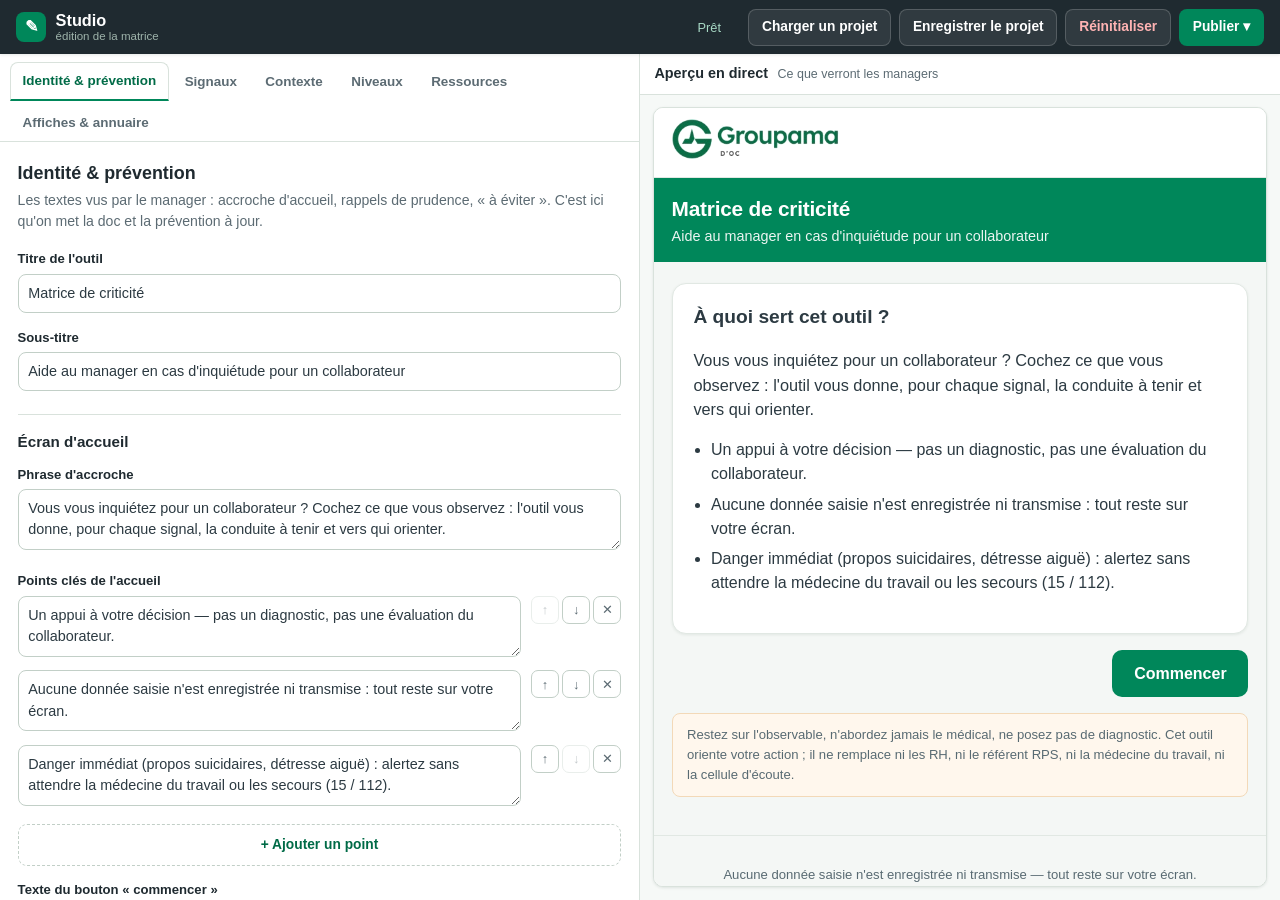
==== commit 3e6379d5: "Studio : corrige la perte de focus pendant la saisie Symptôme : dans le Studio, taper une lettre fai" ====
--- a/studio-autonome.html
+++ b/studio-autonome.html
@@ -162,6 +162,17 @@
 .note-info { font-size: 0.8rem; color: var(--muted); background: var(--surface-2); border: 1px solid var(--border); border-left: 3px solid var(--primary); border-radius: 8px; padding: 0.55rem 0.7rem; margin: 0.4rem 0 0.9rem; }
 .verrou { font-size: 0.72rem; color: var(--muted); }
 
+/* Import de document (affiches) */
+.doc-attache { display: flex; align-items: baseline; gap: 0.5rem; background: var(--accent-soft, #e7faf0); border: 1px solid #bfe8d3; border-radius: 8px; padding: 0.5rem 0.65rem; margin-bottom: 0.5rem; }
+.doc-nom { font-weight: 600; font-size: 0.88rem; color: var(--primary-dark); word-break: break-all; }
+.doc-taille { font-size: 0.78rem; color: var(--muted); white-space: nowrap; }
+.doc-actions { display: flex; flex-wrap: wrap; gap: 0.4rem; align-items: center; }
+.btn-import { font-size: 0.84rem; font-weight: 600; cursor: pointer; color: var(--primary-dark); background: #fff; border: 1px solid var(--primary); border-radius: 8px; padding: 0.42rem 0.75rem; display: inline-flex; align-items: center; }
+.btn-import:hover { background: var(--surface-2); }
+.btn-import:focus-within { outline: 2px solid var(--primary); outline-offset: 2px; }
+.btn-doc-retirer { font: inherit; font-size: 0.82rem; cursor: pointer; color: var(--muted); background: none; border: 1px solid var(--border-strong); border-radius: 8px; padding: 0.42rem 0.7rem; }
+.btn-doc-retirer:hover { color: #fff; background: var(--danger); border-color: var(--danger); }
+
 /* ---------- Prévisualisation ---------- */
 .preview-head { display: flex; align-items: baseline; gap: 0.6rem; padding: 0.55rem 0.9rem; border-bottom: 1px solid var(--border); background: var(--surface); }
 .preview-titre { font-weight: 700; font-size: 0.9rem; color: var(--ink); }
@@ -202,7 +213,6 @@
     <!-- Menu de publication -->
     <div id="menu-publier" class="menu-publier" hidden>
       <button type="button" data-action="publier-html">Publier la page (HTML autonome)</button>
-      <button type="button" data-action="export-json">Exporter le contenu (contenu.json, pour le dépôt)</button>
       <button type="button" data-action="apercu-onglet">Ouvrir l'aperçu dans un onglet</button>
     </div>
   </header>
@@ -235,7 +245,7 @@
     </section>
   </main>
 
-  <script>window.__STUDIO_EMBED__ = {"html":"\u003c!DOCTYPE html>\n\u003chtml lang=\"fr\">\n\u003chead>\n  \u003cmeta charset=\"UTF-8\" />\n  \u003cmeta name=\"viewport\" content=\"width=device-width, initial-scale=1.0\" />\n  \u003ctitle>Matrice de criticité — Aide au manager\u003c/title>\n  \u003cmeta name=\"description\" content=\"Aide au manager en cas d'inquiétude pour un collaborateur. Aucune donnée n'est enregistrée.\" />\n  \u003clink rel=\"icon\" href=\"assets/logo.png\" />\n  \u003clink rel=\"stylesheet\" href=\"assets/style.css\" />\n\u003c/head>\n\u003cbody>\n  \u003cheader class=\"brand-bar\">\n    \u003cdiv class=\"wrap\">\n      \u003ca class=\"brand\" href=\".\" aria-label=\"Groupama d'Oc\">\n        \u003cimg src=\"assets/logo.png\" alt=\"Groupama d'Oc\" class=\"brand-logo\"\n             onerror=\"this.remove(); document.getElementById('brand-fallback').hidden = false;\" />\n        \u003cspan id=\"brand-fallback\" class=\"brand-wordmark\" hidden>\n          \u003cspan class=\"bw-mark\" aria-hidden=\"true\">G\u003c/span>\n          \u003cspan class=\"bw-text\">Groupama\u003cspan class=\"bw-doc\">d'Oc\u003c/span>\u003c/span>\n        \u003c/span>\n      \u003c/a>\n    \u003c/div>\n  \u003c/header>\n\n  \u003cdiv class=\"title-band\">\n    \u003cdiv class=\"wrap title-inner\">\n      \u003cdiv>\n        \u003ch1 id=\"app-titre\">Matrice de criticité\u003c/h1>\n        \u003cp id=\"app-sous-titre\" class=\"sous-titre\">\u003c/p>\n      \u003c/div>\n      \u003col class=\"steps\" id=\"steps\" aria-hidden=\"true\">\n        \u003cli data-step=\"1\">Signaux\u003c/li>\n        \u003cli data-step=\"2\">Contexte\u003c/li>\n        \u003cli data-step=\"3\">Résultat\u003c/li>\n      \u003c/ol>\n    \u003c/div>\n  \u003c/div>\n\n  \u003cmain class=\"wrap app\" id=\"app\">\n\n    \u003c!-- Étape 0 : Accueil -->\n    \u003csection class=\"step\" id=\"step-accueil\" aria-labelledby=\"accueil-h\">\n      \u003ch2 id=\"accueil-h\">À quoi sert cet outil&nbsp;?\u003c/h2>\n      \u003cp id=\"accueil-intro\" class=\"intro\">\u003c/p>\n      \u003cul id=\"accueil-points\" class=\"points\">\u003c/ul>\n    \u003c/section>\n\n    \u003c!-- Étape 1 : Signaux -->\n    \u003csection class=\"step\" id=\"step-signaux\" hidden aria-labelledby=\"signaux-h\">\n      \u003cdiv class=\"step-head\">\n        \u003ch2 id=\"signaux-h\">Que constatez-vous&nbsp;?\u003c/h2>\n        \u003cp class=\"step-sub\">Cochez les signaux que vous observez. \u003cspan id=\"legende\" class=\"legende\">\u003c/span>\u003c/p>\n      \u003c/div>\n      \u003cdiv id=\"grille-signaux\" class=\"grille-familles\">\u003c/div>\n    \u003c/section>\n\n    \u003c!-- Étape 2 : Contexte -->\n    \u003csection class=\"step\" id=\"step-contexte\" hidden aria-labelledby=\"contexte-h\">\n      \u003cdiv class=\"step-head\">\n        \u003ch2 id=\"contexte-h\">Un élément du contexte de travail est-il en jeu&nbsp;?\u003c/h2>\n        \u003cp class=\"step-sub\">Facultatif. Le contexte n'augmente pas le niveau : il éclaire les causes et donne des leviers d'action.\u003c/p>\n      \u003c/div>\n      \u003cdiv id=\"grille-contexte\" class=\"chips\">\u003c/div>\n    \u003c/section>\n\n    \u003c!-- Étape 3 : Résultat -->\n    \u003csection class=\"step\" id=\"step-resultat\" hidden aria-labelledby=\"resultat-h\">\n      \u003ch2 id=\"resultat-h\" class=\"sr-only\">Résultat\u003c/h2>\n      \u003cdiv id=\"bandeau-niveau\" class=\"bandeau-niveau\" role=\"status\">\u003c/div>\n      \u003cp id=\"lecture\" class=\"lecture\">\u003c/p>\n\n      \u003cdiv class=\"resultat-cols\">\n        \u003cdiv class=\"col-actions\">\n          \u003cdiv class=\"carte\">\n            \u003ch3>À faire maintenant\u003c/h3>\n            \u003col id=\"demarche\" class=\"demarche\">\u003c/ol>\n          \u003c/div>\n          \u003cdiv class=\"carte carte-eviter\">\n            \u003ch3>À éviter\u003c/h3>\n            \u003cul id=\"a-eviter\" class=\"liste-puces\">\u003c/ul>\n          \u003c/div>\n        \u003c/div>\n        \u003cdiv class=\"col-orientation\">\n          \u003cdiv class=\"carte\">\n            \u003ch3>Posture\u003c/h3>\n            \u003cp id=\"posture\" class=\"posture\">\u003c/p>\n          \u003c/div>\n          \u003cdiv class=\"carte\">\n            \u003ch3>Vers qui orienter\u003c/h3>\n            \u003cul id=\"ressources\" class=\"ressources\">\u003c/ul>\n            \u003cp id=\"appui-note\" class=\"appui-note\">\u003c/p>\n          \u003c/div>\n        \u003c/div>\n      \u003c/div>\n\n      \u003cdiv class=\"carte bloc-detail\">\n        \u003ch3>Ce que vous avez coché, point par point\u003c/h3>\n        \u003cdiv id=\"detail-contenu\" class=\"detail-contenu\">\u003c/div>\n      \u003c/div>\n\n      \u003cdiv class=\"carte bloc-ressources\" id=\"ressources-utiles\" hidden>\n        \u003ch3 id=\"ressources-utiles-titre\">Ressources utiles\u003c/h3>\n        \u003cp id=\"ressources-utiles-intro\" class=\"affichages-intro\">\u003c/p>\n        \u003cul id=\"ressources-utiles-liste\" class=\"ressources\">\u003c/ul>\n      \u003c/div>\n\n      \u003cdiv class=\"carte bloc-coms\" id=\"affichages\" hidden>\n        \u003ch3 id=\"affichages-titre\">Communications à diffuser\u003c/h3>\n        \u003cp id=\"affichages-intro\" class=\"affichages-intro\">\u003c/p>\n        \u003cdiv id=\"affichages-themes\">\u003c/div>\n      \u003c/div>\n    \u003c/section>\n\n    \u003c!-- Navigation -->\n    \u003cnav class=\"nav\" id=\"nav\">\n      \u003cbutton id=\"btn-retour\" class=\"btn btn-ghost\" type=\"button\" hidden>← Retour\u003c/button>\n      \u003cspan class=\"nav-spacer\">\u003c/span>\n      \u003cbutton id=\"btn-suivant\" class=\"btn btn-primary\" type=\"button\">Commencer\u003c/button>\n    \u003c/nav>\n\n    \u003cp id=\"prudence\" class=\"prudence\" role=\"note\">\u003c/p>\n  \u003c/main>\n\n  \u003cfooter class=\"site-footer\">\n    \u003cdiv class=\"wrap\">\n      \u003cp>Aucune donnée saisie n'est enregistrée ni transmise — tout reste sur votre écran.\u003c/p>\n    \u003c/div>\n  \u003c/footer>\n\n  \u003cscript src=\"assets/app.js\">\u003c/script>\n\u003c/body>\n\u003c/html>\n","css":":root {\n  /* Charte Groupama d'Oc */\n  --primary: #00875a;\n  --primary-dark: #006b47;\n  --accent: #2bd96b;\n  --accent-soft: #e7faf0;\n\n  --bg: #f4f7f5;\n  --surface: #ffffff;\n  --text: #2c3a42;\n  --muted: #586a72;\n  --border: #e1e8e3;\n  --focus: #00875a;\n\n  --radius: 14px;\n  --shadow: 0 1px 3px rgba(0, 50, 30, 0.08);\n  --maxw: 980px;\n}\n\n* { box-sizing: border-box; }\n\nhtml, body { height: 100%; }\nbody {\n  margin: 0;\n  display: flex;\n  flex-direction: column;\n  min-height: 100%;\n  font-family: -apple-system, BlinkMacSystemFont, \"Segoe UI\", Roboto, Helvetica, Arial, sans-serif;\n  color: var(--text);\n  background: var(--bg);\n  line-height: 1.5;\n}\n\n.wrap { max-width: var(--maxw); margin: 0 auto; padding: 0 1.1rem; width: 100%; }\n.sr-only { position: absolute; width: 1px; height: 1px; overflow: hidden; clip: rect(0 0 0 0); }\n\n/* ---------- Marque ---------- */\n.brand-bar { background: #fff; border-bottom: 1px solid var(--border); padding: 0.7rem 0; }\n.brand { display: inline-flex; align-items: center; text-decoration: none; }\n.brand-logo { height: 40px; width: auto; display: block; }\n.brand-wordmark { display: inline-flex; align-items: center; gap: 0.55rem; }\n.brand-wordmark[hidden] { display: none; }\n.brand-wordmark .bw-mark { display: inline-flex; align-items: center; justify-content: center; width: 38px; height: 38px; border-radius: 50%; background: var(--primary); color: #fff; font-weight: 800; font-size: 1.3rem; }\n.brand-wordmark .bw-text { display: inline-flex; flex-direction: column; line-height: 1; font-weight: 800; font-size: 1.4rem; color: var(--primary); }\n.brand-wordmark .bw-doc { font-size: 0.68rem; font-weight: 700; letter-spacing: 0.18em; color: var(--text); text-transform: uppercase; margin-top: 0.16rem; }\n\n/* ---------- Bandeau titre + fil d'étapes ---------- */\n.title-band { background: var(--primary); color: #fff; padding: 0.9rem 0; }\n.title-inner { display: flex; align-items: center; justify-content: space-between; gap: 1rem; flex-wrap: wrap; }\n.title-band h1 { margin: 0; font-size: 1.3rem; letter-spacing: -0.01em; }\n.title-band .sous-titre { margin: 0.15rem 0 0; opacity: 0.92; font-size: 0.9rem; }\n\n.steps { list-style: none; display: flex; gap: 0.4rem; margin: 0; padding: 0; counter-reset: s; }\n.steps li { counter-increment: s; font-size: 0.82rem; color: rgba(255,255,255,0.75); display: flex; align-items: center; gap: 0.4rem; padding: 0.2rem 0.5rem; border-radius: 999px; }\n.steps li::before { content: counter(s); display: inline-flex; align-items: center; justify-content: center; width: 1.4rem; height: 1.4rem; border-radius: 50%; background: rgba(255,255,255,0.2); font-weight: 700; font-size: 0.78rem; }\n.steps li.actif { color: #fff; background: rgba(255,255,255,0.15); }\n.steps li.actif::before { background: #fff; color: var(--primary); }\n.steps li.fait::before { content: \"✓\"; background: var(--accent); color: var(--primary-dark); }\n\n/* ---------- Conteneur principal ---------- */\n.app { flex: 1; padding: 1.3rem 1.1rem 1.6rem; display: flex; flex-direction: column; }\n.step { background: var(--surface); border: 1px solid var(--border); border-radius: var(--radius); box-shadow: var(--shadow); padding: 1.2rem 1.3rem 1.4rem; }\n.step h2 { margin: 0 0 0.6rem; font-size: 1.2rem; }\n.step-head { margin-bottom: 0.8rem; }\n.step-sub, .mini-titre { color: var(--muted); margin: 0; }\n.mini-titre { font-weight: 600; color: var(--text); margin-bottom: 0.5rem; }\n.mini-titre .opt, .opt { color: var(--muted); font-weight: 400; font-size: 0.85em; }\n.intro { font-size: 1.02rem; }\n.points { padding-left: 1.1rem; }\n.points li { margin-bottom: 0.4rem; }\n\n/* Résultat : annuaire permanent (sensibilisation) */\n.bloc-ressources { margin-top: 0.2rem; }\n.bloc-ressources .ressources { display: grid; grid-template-columns: 1fr 1fr; gap: 0.4rem; }\n.bloc-ressources .ressource-item { margin-bottom: 0; }\n\n/* Résultat : communications à diffuser (contextuelles) */\n.bloc-coms { margin-top: 0.2rem; }\n.affichages-intro { margin: 0 0 0.5rem; font-size: 0.88rem; color: var(--muted); }\n.affichages-theme { margin: 0.7rem 0 0.2rem; font-size: 0.78rem; text-transform: uppercase; letter-spacing: 0.04em; color: var(--muted); font-weight: 700; }\n.affichages-liste { margin: 0 0 0.6rem; padding-left: 1.1rem; }\n.affichages-liste li { margin-bottom: 0.3rem; }\n.affichages-liste a { overflow-wrap: anywhere; }\n\n/* Légende familles */\n.legende { display: inline-flex; flex-wrap: wrap; gap: 0.1rem 0.8rem; }\n.leg-item { font-size: 0.82rem; color: var(--muted); white-space: nowrap; }\n\n/* ---------- Étape signaux : colonnes par famille ---------- */\n.grille-familles { display: grid; grid-template-columns: repeat(3, 1fr); gap: 1rem; }\n.famille-col { border-top: 3px solid var(--fc); padding-top: 0.6rem; }\n.famille-titre { font-size: 0.86rem; font-weight: 700; margin: 0 0 0.5rem; display: flex; align-items: center; gap: 0.35rem; }\n.famille-col .chip { display: block; width: 100%; text-align: left; margin-bottom: 0.4rem; }\n.famille-col .chip.actif { border-color: var(--fc); background: color-mix(in srgb, var(--fc) 12%, #fff); }\n\n/* ---------- Chips (toggles) ---------- */\n.chips { display: flex; flex-wrap: wrap; gap: 0.45rem; }\n.chip {\n  font: inherit; font-size: 0.9rem; cursor: pointer;\n  border: 1px solid var(--border); background: #fff; color: var(--text);\n  border-radius: 999px; padding: 0.45rem 0.8rem; transition: border-color .12s, background .12s;\n}\n.chip:hover { border-color: #b9c6bf; }\n.chip.actif { border-color: var(--primary); background: var(--accent-soft); font-weight: 600; }\n.chip:focus-visible { outline: 3px solid var(--focus); outline-offset: 2px; }\n\n/* ---------- Temporalité (segmenté) ---------- */\n.bloc-temporalite { margin-bottom: 1.1rem; }\n.segmente { display: grid; grid-template-columns: repeat(3, 1fr); gap: 0.5rem; }\n.seg { font: inherit; cursor: pointer; text-align: left; border: 1px solid var(--border); background: #fff; border-radius: 10px; padding: 0.6rem 0.75rem; display: flex; flex-direction: column; gap: 0.1rem; }\n.seg .seg-titre { font-weight: 700; }\n.seg .seg-aide { font-size: 0.8rem; color: var(--muted); }\n.seg.actif { border-color: var(--primary); background: var(--accent-soft); box-shadow: inset 0 0 0 1px var(--primary); }\n.seg:focus-visible { outline: 3px solid var(--focus); outline-offset: 2px; }\n\n/* ---------- Résultat ---------- */\n.bandeau-niveau { border-radius: var(--radius); padding: 0.9rem 1.1rem; color: #fff; }\n.bandeau-niveau .niv-id { font-size: 0.78rem; letter-spacing: 0.06em; text-transform: uppercase; }\n.bandeau-niveau .niv-libelle { font-size: 1.45rem; font-weight: 800; margin: 0.05rem 0 0.2rem; }\n.bandeau-niveau .niv-resume { margin: 0; font-size: 0.96rem; }\n\n.lecture { color: var(--muted); font-size: 0.85rem; margin: 0.6rem 0 0.9rem; }\n\n.resultat-cols { display: grid; grid-template-columns: 1fr 1fr; gap: 0.9rem; }\n.carte { border: 1px solid var(--border); border-radius: 12px; padding: 0.8rem 0.95rem; margin-bottom: 0.9rem; background: #fff; }\n.carte:last-child { margin-bottom: 0; }\n.carte h3 { margin: 0 0 0.5rem; font-size: 0.95rem; }\n.carte-eviter { background: #fff7ed; border-color: #f3d9b8; }\n.posture { margin: 0; background: var(--accent-soft); border-left: 4px solid var(--primary); padding: 0.55rem 0.7rem; border-radius: 6px; }\n.demarche { margin: 0; padding-left: 1.1rem; }\n.demarche li { margin-bottom: 0.4rem; }\n.demarche li:last-child { margin-bottom: 0; }\n.liste-puces { margin: 0; padding-left: 1.1rem; }\n.liste-puces li { margin-bottom: 0.35rem; }\n.ressources { list-style: none; padding: 0; margin: 0; }\n.ressource-item { display: block; padding: 0.5rem 0.65rem; border: 1px solid var(--border); border-radius: 8px; margin-bottom: 0.4rem; background: #fafbfc; overflow-wrap: anywhere; }\n.ressource-nom { display: block; font-weight: 600; font-size: 0.92rem; }\n.ressource-role { display: block; font-size: 0.82rem; color: var(--muted); margin-top: 0.15rem; line-height: 1.35; }\n.ressource-contact { display: block; font-size: 0.82rem; margin-top: 0.25rem; font-weight: 600; overflow-wrap: anywhere; }\n.ressource-contact a { font-weight: 500; }\n.detail-ressource { margin-top: 0.3rem !important; font-size: 0.85rem; color: var(--muted); }\n.appui-note { margin: 0.5rem 0 0; font-size: 0.83rem; color: var(--muted); font-style: italic; }\n\n/* Détail par item (visible) */\n.bloc-detail { margin-top: 0.2rem; }\n.detail-soustitre { font-size: 0.78rem; text-transform: uppercase; letter-spacing: 0.04em; color: var(--muted); margin: 0.9rem 0 0.3rem; }\n.detail-item { padding: 0.55rem 0; border-top: 1px solid var(--border); }\n.detail-item:first-child { border-top: none; padding-top: 0.2rem; }\n.detail-item-titre { font-weight: 600; margin: 0 0 0.2rem; }\n.detail-item p { margin: 0; }\n.tag-niveau {\n  display: inline-block; vertical-align: 1px;\n  color: #fff; font-size: 0.7rem; font-weight: 700; letter-spacing: 0.02em;\n  padding: 0.1rem 0.5rem; border-radius: 999px; margin-right: 0.15rem;\n}\n\n/* ---------- Navigation ---------- */\n.nav { display: flex; align-items: center; gap: 0.7rem; margin-top: 1rem; }\n.nav-spacer { flex: 1; }\n.btn { font: inherit; font-weight: 700; border-radius: 10px; padding: 0.65rem 1.3rem; cursor: pointer; border: 1px solid transparent; }\n.btn:focus-visible { outline: 3px solid var(--focus); outline-offset: 2px; }\n.btn-primary { background: var(--primary); color: #fff; }\n.btn-primary:hover { background: var(--primary-dark); }\n.btn-ghost { background: #fff; color: var(--primary); border-color: var(--border); }\n.btn-ghost:hover { background: #eef1f5; }\n\n.prudence { color: var(--muted); font-size: 0.82rem; background: #fff7ed; border: 1px solid #f3d9b8; border-radius: 8px; padding: 0.7rem 0.9rem; margin-top: 1rem; }\n\n.site-footer { padding: 1rem 0; color: var(--muted); font-size: 0.82rem; text-align: center; border-top: 1px solid var(--border); }\n\n/* ---------- Responsive ---------- */\n@media (max-width: 760px) {\n  .grille-familles { grid-template-columns: 1fr; gap: 0.7rem; }\n  .resultat-cols { grid-template-columns: 1fr; }\n  .segmente { grid-template-columns: 1fr; }\n  .bloc-ressources .ressources { grid-template-columns: 1fr; }\n  .steps { display: none; }\n}\n","js":"/* Matrice de criticité — logique côté navigateur.\n * Approche par item : chaque signal porte sa propre criticité et son conseil.\n * Le niveau d'ensemble = le signal le plus sérieux coché (aucune pondération).\n * Aucune donnée n'est stockée ni transmise : tout vit dans cette page. */\n\n(function () {\n  \"use strict\";\n\n  var data = null;\n  var etat = { signaux: {}, contexte: {} };\n  var STEPS = [\"accueil\", \"signaux\", \"contexte\", \"resultat\"];\n  var step = 0;\n\n  function $(s) { return document.querySelector(s); }\n  function el(t, c) { var n = document.createElement(t); if (c) n.className = c; return n; }\n\n  // Résolution du contenu, dans l'ordre :\n  //  1) contenu embarqué dans la page (window.__CONTENU__) → page publiée par le\n  //     Studio ou prévisualisation : aucun accès réseau, fonctionne même en file://.\n  //  2) sinon, chargement du fichier de données (mode dépôt / développement).\n  function chargerContenu() {\n    if (window.__CONTENU__) return Promise.resolve(window.__CONTENU__);\n    return fetch(\"data/contenu.json\", { cache: \"no-store\" })\n      .then(function (r) { if (!r.ok) throw new Error(\"HTTP \" + r.status); return r.json(); });\n  }\n\n  chargerContenu()\n    .then(function (json) { data = json; init(); })\n    .catch(function (err) {\n      if (window.console && console.error) console.error(\"Chargement du contenu impossible :\", err);\n      $(\"#app\").innerHTML =\n        '\u003csection class=\"step\" role=\"alert\" tabindex=\"-1\" id=\"erreur-chargement\">' +\n        \"\u003ch2>Chargement impossible\u003c/h2>\u003cp>Le contenu n'a pas pu être chargé. Réessayez plus tard ou \" +\n        'signalez-le au support.\u003c/p>\u003cp class=\"opt\">En local, lancez un petit serveur (voir le README).\u003c/p>\u003c/section>';\n      var box = $(\"#erreur-chargement\"); if (box) box.focus();\n    });\n\n  function init() {\n    var m = data.meta;\n    $(\"#app-titre\").textContent = m.titre;\n    document.title = m.titre + \" — Aide au manager\";\n    $(\"#app-sous-titre\").textContent = m.sous_titre || \"\";\n    $(\"#prudence\").textContent = m.prudence || \"\";\n\n    $(\"#accueil-intro\").textContent = m.accueil.intro;\n    var ul = $(\"#accueil-points\");\n    (m.accueil.points || []).forEach(function (p) { var li = el(\"li\"); li.textContent = p; ul.appendChild(li); });\n\n    var leg = $(\"#legende\");\n    Object.keys(m.familles).forEach(function (k) {\n      var f = m.familles[k];\n      var s = el(\"span\", \"leg-item\");\n      s.textContent = f.puce + \" \" + f.libelle;\n      leg.appendChild(s);\n    });\n\n    rendreSignaux();\n    rendreContexte();\n    brancher();\n    aller(0);\n  }\n\n  /* ---------- Étape signaux : colonnes par famille ---------- */\n  function rendreSignaux() {\n    var cont = $(\"#grille-signaux\");\n    cont.innerHTML = \"\";\n    Object.keys(data.meta.familles).forEach(function (fid) {\n      var f = data.meta.familles[fid];\n      var sigs = data.signaux.filter(function (s) { return s.famille === fid; });\n      if (!sigs.length) return;\n      var col = el(\"div\", \"famille-col\");\n      col.style.setProperty(\"--fc\", f.couleur);\n      col.setAttribute(\"role\", \"group\");\n      col.setAttribute(\"aria-labelledby\", \"fam-\" + fid);\n      var h = el(\"p\", \"famille-titre\");\n      h.id = \"fam-\" + fid;\n      h.innerHTML = '\u003cspan class=\"puce\">' + f.puce + \"\u003c/span> \" + f.libelle;\n      col.appendChild(h);\n      sigs.forEach(function (s) { col.appendChild(chip(s, \"signaux\")); });\n      cont.appendChild(col);\n    });\n  }\n\n  function rendreContexte() {\n    var cont = $(\"#grille-contexte\");\n    cont.innerHTML = \"\";\n    data.contexte.forEach(function (c) { cont.appendChild(chip(c, \"contexte\")); });\n  }\n\n  function chip(item, type) {\n    var b = el(\"button\", \"chip\");\n    b.type = \"button\";\n    b.dataset.id = item.id;\n    b.setAttribute(\"aria-pressed\", \"false\");\n    b.textContent = item.libelle;\n    b.addEventListener(\"click\", function () {\n      var on = !etat[type][item.id];\n      etat[type][item.id] = on;\n      b.classList.toggle(\"actif\", on);\n      b.setAttribute(\"aria-pressed\", on ? \"true\" : \"false\");\n    });\n    return b;\n  }\n\n  /* ---------- Navigation ---------- */\n  function brancher() {\n    $(\"#btn-suivant\").addEventListener(\"click\", function () {\n      if (step \u003c STEPS.length - 1) {\n        if (STEPS[step + 1] === \"resultat\") rendreResultat();\n        aller(step + 1);\n      } else { recommencer(); }\n    });\n    $(\"#btn-retour\").addEventListener(\"click\", function () { if (step > 0) aller(step - 1); });\n  }\n\n  function aller(i) {\n    step = i;\n    STEPS.forEach(function (name, idx) { $(\"#step-\" + name).hidden = idx !== i; });\n    $(\"#steps\").querySelectorAll(\"li\").forEach(function (li) {\n      var n = parseInt(li.dataset.step, 10);\n      li.classList.toggle(\"actif\", n === i);\n      li.classList.toggle(\"fait\", n \u003c i);\n    });\n    var suivant = $(\"#btn-suivant\");\n    $(\"#btn-retour\").hidden = (i === 0);\n    if (i === 0) suivant.textContent = \"Commencer\";\n    else if (STEPS[i] === \"contexte\") suivant.textContent = \"Voir le résultat\";\n    else if (STEPS[i] === \"resultat\") suivant.textContent = \"Nouvelle situation\";\n    else suivant.textContent = \"Suivant →\";\n\n    // a11y : repère d'étape pour lecteurs d'écran + focus sur la tête de l'étape\n    // (annonce le contenu révélé, dont le bandeau role=status du résultat).\n    majCompteurEtape(i);\n    var cible = (STEPS[i] === \"resultat\") ? $(\"#bandeau-niveau\") : $(\"#step-\" + STEPS[i] + \" h2\");\n    if (cible) { cible.setAttribute(\"tabindex\", \"-1\"); cible.focus({ preventScroll: true }); }\n    window.scrollTo({ top: 0, behavior: \"smooth\" });\n  }\n\n  /* Compteur d'étape (visible des seuls lecteurs d'écran). */\n  function majCompteurEtape(i) {\n    var prev = document.querySelector(\".sr-step-count\");\n    if (prev && prev.parentNode) prev.parentNode.removeChild(prev);\n    if (i \u003c 1) return; // accueil : pas de compteur\n    var h = $(\"#step-\" + STEPS[i] + \" h2\");\n    if (!h) return;\n    var s = el(\"span\", \"sr-only sr-step-count\");\n    s.textContent = \" (étape \" + i + \" sur \" + (STEPS.length - 1) + \")\";\n    h.appendChild(s);\n  }\n\n  function recommencer() {\n    etat = { signaux: {}, contexte: {} };\n    document.querySelectorAll(\".chip.actif\").forEach(function (c) {\n      c.classList.remove(\"actif\"); c.setAttribute(\"aria-pressed\", \"false\");\n    });\n    aller(1);\n  }\n\n  /* ---------- Sélections ---------- */\n  function selSignaux() { return data.signaux.filter(function (s) { return etat.signaux[s.id]; }); }\n  function selContexte() { return data.contexte.filter(function (c) { return etat.contexte[c.id]; }); }\n  function niv(id) { return data.niveaux.filter(function (n) { return n.id === id; })[0]; }\n\n  /* ---------- Évaluation : le plus sérieux signal coché ---------- */\n  function evaluer() {\n    var sig = selSignaux();\n    var ctx = selContexte();\n    if (!sig.length) return { niveau: niv(\"N0\"), sig: sig, ctx: ctx };\n    var maxRang = 0;\n    sig.forEach(function (s) { var r = niv(s.niveau).rang; if (r > maxRang) maxRang = r; });\n    return { niveau: data.niveaux.filter(function (n) { return n.rang === maxRang; })[0], sig: sig, ctx: ctx };\n  }\n\n  /* ---------- Restitution ---------- */\n  function rendreResultat() {\n    var res = evaluer();\n    var n = res.niveau;\n\n    var bandeau = $(\"#bandeau-niveau\");\n    bandeau.style.background = n.couleur;\n    bandeau.innerHTML =\n      '\u003cdiv class=\"niv-id\">Niveau de criticité ' + n.id + \"\u003c/div>\" +\n      '\u003cdiv class=\"niv-libelle\">' + n.libelle + \"\u003c/div>\" +\n      '\u003cp class=\"niv-resume\">' + n.resume + \"\u003c/p>\";\n\n    var lecture = $(\"#lecture\");\n    if (res.sig.length) {\n      lecture.hidden = false;\n      lecture.textContent = res.sig.length + (res.sig.length > 1 ? \" signaux cochés\" : \" signal coché\") +\n        (res.ctx.length ? \" · \" + res.ctx.length + \" élément\" + (res.ctx.length > 1 ? \"s\" : \"\") + \" de contexte\" : \"\") +\n        \" — la conduite est donnée par le signal le plus sérieux.\";\n    } else { lecture.hidden = true; }\n\n    var cols = $(\".resultat-cols\");\n    var bloc = $(\".bloc-detail\");\n    var afficher = (n.id !== \"N0\");\n    cols.style.display = afficher ? \"\" : \"none\";\n    bloc.style.display = afficher ? \"\" : \"none\";\n\n    if (afficher) {\n      $(\"#posture\").textContent = n.posture;\n      remplirListe($(\"#demarche\"), n.demarche);\n      remplirListe($(\"#a-eviter\"), data.meta.a_eviter);\n      rendreRessources($(\"#ressources\"), n.ressources);\n      $(\"#appui-note\").textContent = data.meta.appui_note || \"\";\n      rendreDetail(res);\n    }\n    // Les communications sont contextuelles : elles peuvent dépendre d'un\n    // contexte coché seul (donc même en N0). rendreAffichages gère son propre\n    // état d'affichage selon les ressources actives.\n    rendreAffichages(res, n);\n    // Annuaire permanent (sensibilisation) : toujours affiché.\n    rendreRessourcesUtiles();\n  }\n\n  /* Annuaire permanent des dispositifs, en fin de résultat (communiquer / sensibiliser). */\n  function rendreRessourcesUtiles() {\n    var box = $(\"#ressources-utiles\");\n    var ru = data.meta.ressources_utiles;\n    if (!ru || !ru.ids || !ru.ids.length) { box.hidden = true; return; }\n    box.hidden = false;\n    $(\"#ressources-utiles-titre\").textContent = ru.titre || \"Ressources utiles\";\n    $(\"#ressources-utiles-intro\").textContent = ru.intro || \"\";\n    rendreRessources($(\"#ressources-utiles-liste\"), ru.ids);\n  }\n\n  /* ---------- Résultat : communications à diffuser, filtrées sur la situation ---------- */\n  function rendreAffichages(res, n) {\n    var box = $(\"#affichages\");\n    var aff = data.meta.affichages;\n    if (!aff || !aff.items) { box.hidden = true; return; }\n\n    // Ressources « actives » = celles du niveau + celles des contextes cochés\n    var actives = {};\n    (n.ressources || []).forEach(function (r) { actives[r] = true; });\n    res.ctx.forEach(function (c) { if (c.ressource) actives[c.ressource] = true; });\n\n    var items = aff.items.filter(function (it) {\n      return (it.ressources || []).some(function (r) { return actives[r]; });\n    });\n    if (!items.length) { box.hidden = true; return; }\n\n    box.hidden = false;\n    $(\"#affichages-titre\").textContent = aff.titre || \"Communications à diffuser\";\n    $(\"#affichages-intro\").textContent = aff.intro || \"\";\n\n    var cont = $(\"#affichages-themes\");\n    cont.innerHTML = \"\";\n    var themes = [];\n    items.forEach(function (it) {\n      var t = it.theme || \"\";\n      var grp = themes.filter(function (g) { return g.titre === t; })[0];\n      if (!grp) { grp = { titre: t, items: [] }; themes.push(grp); }\n      grp.items.push(it);\n    });\n    themes.forEach(function (g) {\n      if (g.titre) { var h = el(\"p\", \"affichages-theme\"); h.textContent = g.titre; cont.appendChild(h); }\n      var ul = el(\"ul\", \"affichages-liste\");\n      g.items.forEach(function (it) {\n        var li = el(\"li\");\n        var a = el(\"a\"); a.href = it.fichier; a.target = \"_blank\"; a.rel = \"noopener\";\n        a.textContent = it.titre;\n        var hint = el(\"span\", \"sr-only\"); hint.textContent = \" (PDF, nouvel onglet)\";\n        a.appendChild(hint);\n        li.appendChild(a);\n        ul.appendChild(li);\n      });\n      cont.appendChild(ul);\n    });\n  }\n\n  function remplirListe(node, items) {\n    node.innerHTML = \"\";\n    (items || []).forEach(function (t) { var li = el(\"li\"); li.textContent = t; node.appendChild(li); });\n  }\n\n  /* Catalogue des dispositifs internes (meta.ressources). */\n  function ressource(id) { return (data.meta.ressources || {})[id] || null; }\n\n  /* Rend la liste « Vers qui orienter » en cartes (libellé + rôle + contact/lien). */\n  function rendreRessources(node, ids) {\n    node.innerHTML = \"\";\n    (ids || []).forEach(function (id) {\n      var r = ressource(id);\n      var li = el(\"li\", \"ressource-item\");\n      if (!r) { li.textContent = id; node.appendChild(li); return; } // tolérance : ancien libellé brut\n      var nom = el(\"span\", \"ressource-nom\"); nom.textContent = r.libelle;\n      li.appendChild(nom);\n      if (r.role) { var role = el(\"span\", \"ressource-role\"); role.textContent = r.role; li.appendChild(role); }\n      var coord = ligneContact(r);\n      if (coord) li.appendChild(coord);\n      node.appendChild(li);\n    });\n  }\n\n  /* Ligne contact + lien, affichée seulement si renseignée. */\n  function ligneContact(r) {\n    if (!r.contact && !r.lien) return null;\n    var c = el(\"span\", \"ressource-contact\");\n    if (r.contact) c.appendChild(document.createTextNode(r.contact));\n    if (r.lien) {\n      if (r.contact) c.appendChild(document.createTextNode(\" · \"));\n      var a = el(\"a\"); a.href = r.lien; a.target = \"_blank\"; a.rel = \"noopener\";\n      a.textContent = \"en savoir plus\";\n      var hint = el(\"span\", \"sr-only\"); hint.textContent = \" (\" + r.libelle + \", nouvel onglet)\";\n      a.appendChild(hint);\n      c.appendChild(a);\n    }\n    return c;\n  }\n\n  function rendreDetail(res) {\n    var box = $(\"#detail-contenu\");\n    box.innerHTML = \"\";\n\n    if (res.sig.length) {\n      // Signaux triés du plus sérieux au moins sérieux\n      var sig = res.sig.slice().sort(function (a, b) { return niv(b.niveau).rang - niv(a.niveau).rang; });\n      sig.forEach(function (s) {\n        var nv = niv(s.niveau);\n        var item = el(\"div\", \"detail-item\");\n        var titre = el(\"p\", \"detail-item-titre\");\n        var tag = el(\"span\", \"tag-niveau\");\n        tag.style.background = nv.couleur;\n        tag.textContent = nv.libelle;\n        titre.appendChild(tag);\n        titre.appendChild(document.createTextNode(\" \" + s.libelle));\n        var p = el(\"p\"); p.textContent = s.conseil;\n        item.appendChild(titre); item.appendChild(p);\n        box.appendChild(item);\n      });\n    }\n\n    if (res.ctx.length) {\n      box.appendChild(sousTitre(\"Contexte de travail — leviers d'action\"));\n      res.ctx.forEach(function (c) {\n        var item = el(\"div\", \"detail-item\");\n        var titre = el(\"p\", \"detail-item-titre\");\n        titre.textContent = c.libelle + \" — \" + c.famille_gollac;\n        var p = el(\"p\"); p.textContent = c.conseil;\n        item.appendChild(titre); item.appendChild(p);\n        var r = c.ressource && ressource(c.ressource);\n        if (r) {\n          var lien = el(\"p\", \"detail-ressource\");\n          lien.appendChild(document.createTextNode(\"→ Ressource : \"));\n          var nom = el(\"strong\"); nom.textContent = r.libelle; lien.appendChild(nom);\n          if (r.contact) lien.appendChild(document.createTextNode(\" — \" + r.contact));\n          item.appendChild(lien);\n        }\n        box.appendChild(item);\n      });\n    }\n  }\n  function sousTitre(t) { var p = el(\"p\", \"detail-soustitre\"); p.textContent = t; return p; }\n})();\n","logo":"[data-uri]","contenu":{"meta":{"titre":"Matrice de criticité","sous_titre":"Aide au manager en cas d'inquiétude pour un collaborateur","accueil":{"intro":"Vous vous inquiétez pour un collaborateur ? Cochez ce que vous observez : l'outil vous donne, pour chaque signal, la conduite à tenir et vers qui orienter.","points":["Un appui à votre décision — pas un diagnostic, pas une évaluation du collaborateur.","Aucune donnée saisie n'est enregistrée ni transmise : tout reste sur votre écran.","Danger immédiat (propos suicidaires, détresse aiguë) : alertez sans attendre la médecine du travail ou les secours (15 / 112)."],"cta":"Commencer"},"prudence":"Restez sur l'observable, n'abordez jamais le médical, ne posez pas de diagnostic. Cet outil oriente votre action ; il ne remplace ni les RH, ni le référent RPS, ni la médecine du travail, ni la cellule d'écoute.","appui_note":"Ces relais viennent en appui : ils ne remplacent pas votre rôle de manager. L'écoute, le dialogue et l'action sur le travail vous reviennent en premier.","affichages":{"titre":"Communications à diffuser","intro":"Affichages officiels en lien avec la situation. À rappeler ou diffuser à vos équipes — cliquez pour ouvrir ou télécharger.","items":[{"titre":"Plaquette Céla — service d'écoute et de soutien","fichier":"assets/affichages/cela-plaquette.pdf","theme":"Cellule d'écoute Céla","ressources":["cellule_cela"]},{"titre":"Affiche Céla — format d'affichage","fichier":"assets/affichages/cela-affiche.pdf","theme":"Cellule d'écoute Céla","ressources":["cellule_cela"]},{"titre":"Incivilités client en agence — conduite à tenir (MAJ 2025)","fichier":"assets/affichages/incivilites-agence.pdf","theme":"Incivilités","ressources":["process_incivilite"]},{"titre":"Incivilités au téléphone — conduite à tenir (MAJ 2025)","fichier":"assets/affichages/incivilites-telephone.pdf","theme":"Incivilités","ressources":["process_incivilite"]},{"titre":"Affiche incivilités — à destination des sociétaires","fichier":"assets/affichages/incivilites-societaires.pdf","theme":"Incivilités","ressources":["process_incivilite"]},{"titre":"Affichage AS-HS 2026 — harcèlement / agissements sexistes","fichier":"assets/affichages/affichage-as-hs-2026.pdf","theme":"Harcèlement / agissements sexistes","ressources":["referent_harcelement"]}]},"ressources_utiles":{"titre":"Ressources utiles — à connaître et à diffuser","intro":"Les dispositifs Groupama d'Oc à garder en tête et à faire connaître à vos équipes, quel que soit le niveau.","ids":["cellule_cela","referent_rps","medecine_travail","rh_proximite","proche_aidant","process_incivilite","referent_harcelement","alerte_drh","secours"]},"familles":{"sante":{"libelle":"Souffrance / santé","puce":"🔴","couleur":"#c53030"},"relationnel":{"libelle":"Relationnel / comportement","puce":"🟠","couleur":"#c05621"},"performance":{"libelle":"Performance / engagement","puce":"🟡","couleur":"#8a5a12"}},"a_eviter":["Interroger les raisons médicales ou poser un diagnostic — ce n'est pas votre rôle.","Réagir à chaud, ou aborder le sujet en public.","Foncer sur des solutions avant d'avoir vraiment écouté.","Minimiser (« ça va passer ») comme dramatiser.","Rester seul avec la situation — ou, à l'inverse, vous substituer aux professionnels.","Basculer sur le disciplinaire quand un signal de souffrance est présent."],"ressources":{"rh_proximite":{"libelle":"RH de proximité","role":"Votre interlocuteur RH habituel. À associer dès qu'une situation se formalise, se répète ou demande un cadre (suivi, organisation, droits).","contact":"Coll'OC › Espace RH","lien":""},"referent_rps":{"libelle":"Référent RPS / Qualité de Vie au Travail","role":"Conseil et appui sur les situations de souffrance ou de tension liées au travail.","contact":"Coll'OC › Espace RH › Ma Qualité de Vie au Travail","lien":""},"medecine_travail":{"libelle":"Médecine du travail (MSA)","role":"Service de santé au travail de la MSA. À solliciter face à la fatigue, aux plaintes somatiques ou à un mal-être ; seule habilitée sur le volet médical. La DRH peut déclencher une visite.","contact":"Coordonnées via Coll'OC › Espace RH › Affichage réglementaire","lien":""},"cellule_cela":{"libelle":"Cellule d'écoute Céla (Qualisocial)","role":"Écoute psychologique anonyme, confidentielle et gratuite, 24h/24 et 7j/7, pour le collaborateur — et conseil au manager face à un collaborateur sensible.","contact":"0 805 389 958 (gratuit) · service-ecoute@qualisocial.com","lien":""},"proche_aidant":{"libelle":"Soutien proche-aidant (Céla)","role":"Quand la vie personnelle (aider un proche) pèse sur le travail : le volet social et familial de Céla accompagne (aidant, démarches, écoute).","contact":"0 805 389 958 (gratuit) · service-ecoute@qualisocial.com","lien":""},"process_incivilite":{"libelle":"Process incivilité","role":"Incivilité client ou interne : prévenez votre N+1 (et N+2 selon gravité), tracez l'incident, et activez la procédure d'alerte DRH. Selon la gravité : dépôt de plainte accompagné par le RCS. Pour le harcèlement / les agissements sexistes, un référent dédié est identifié sur Coll'OC.","contact":"Base Incidents (ServiceNow) · alerte DRH : alerte-oc@groupama-oc.fr","lien":"https://groupama.service-now.com/services_portal_groupama"},"alerte_drh":{"libelle":"Procédure d'alerte DRH","role":"Signaler à la DRH une situation grave (souffrance installée, incivilité, harcèlement). La DRH oriente, traite les cas particuliers et peut déclencher une visite auprès de la médecine du travail.","contact":"alerte-oc@groupama-oc.fr","lien":""},"referent_harcelement":{"libelle":"Référent harcèlement sexuel / agissements sexistes","role":"Oriente, informe et accompagne face au harcèlement sexuel et aux agissements sexistes ; peut enclencher les procédures destinées à faire cesser les agissements.","contact":"Margot MORU (RH) : 05 62 47 35 28 · Sylvie EYCHENNE (CSE) : sylvie.eychenne@groupama-oc.fr","lien":""},"eae":{"libelle":"Entretien Annuel d'Évaluation (EAE)","role":"Temps d'échange annuel pour faire le point et ouvrir des perspectives (mobilité, évolution, formation). Un bilan RH peut le compléter.","contact":"","lien":""},"secours":{"libelle":"Secours — danger immédiat","role":"Propos suicidaires, détresse aiguë, atteinte physique : alertez sans attendre et restez auprès de la personne.","contact":"15 (SAMU) · 18 (pompiers) · 17 (police) · 112","lien":""}}},"niveaux":[{"id":"N0","rang":0,"libelle":"Aucun signal","couleur":"#6b7280","resume":"Aucun signal n'a été coché. Si une inquiétude diffuse persiste, sélectionnez ce que vous observez.","posture":"","demarche":[],"ressources":[]},{"id":"N1","rang":1,"libelle":"Vigilance","couleur":"#2f855a","resume":"À surveiller. Rien d'alarmant — restez attentif et disponible.","posture":"Observer et rester disponible, sans dramatiser.","demarche":["Gardez ces signaux en tête sans en faire une affaire ; isolés, ils appellent de l'attention, pas une réaction.","Prenez des nouvelles à l'occasion, simplement, au fil d'un échange informel.","Soyez attentif à ce qui se répète ou s'aggrave : c'est ce qui changerait la donne."],"ressources":["rh_proximite"]},{"id":"N2","rang":2,"libelle":"Attention","couleur":"#8a5a12","resume":"Le moment d'ouvrir le dialogue, sans laisser traîner.","posture":"Ouvrir le dialogue tôt, écouter avant de vouloir résoudre.","demarche":["Provoquez un échange en tête-à-tête, au calme et au bon moment (pas à chaud, pas en public).","Ouvrez sur du factuel et de l'ouvert : « j'ai remarqué…, comment ça va de ton côté ? », puis écoutez sans meubler.","Cherchez ensemble ce qui, dans le travail, peut être ajusté, et reconvenez d'un point de suivi rapproché."],"ressources":["rh_proximite","referent_rps"]},{"id":"N3","rang":3,"libelle":"Situation sérieuse","couleur":"#c05621","resume":"Situation à prendre au sérieux : prenez les choses en main et ne restez pas seul.","posture":"Structurer un suivi, agir sur le travail, et ne pas rester seul.","demarche":["Formalisez l'échange : nommez la situation sans la dramatiser et co-construisez un plan avec des points réguliers.","Ne portez pas seul : associez les RH, et le référent RPS selon le cas.","Agissez sur ce qui pèse dans votre périmètre : alléger, réorganiser, clarifier."],"ressources":["rh_proximite","referent_rps","medecine_travail","cellule_cela"]},{"id":"N4","rang":4,"libelle":"Alerte","couleur":"#c53030","resume":"Signal de danger. Priorité à la protection de la personne.","posture":"Protéger et orienter sans délai — relayer, pas porter seul.","demarche":["Orientez sans attendre vers le soutien adapté (référent RPS, médecine du travail, cellule d'écoute Céla) : proposez, n'imposez pas.","Assurez une présence bienveillante : gardez le lien, ne laissez pas la personne isolée.","Informez les RH. Danger immédiat (propos suicidaires, détresse aiguë) : appelez le 15 et restez auprès d'elle."],"ressources":["secours","cellule_cela","medecine_travail","alerte_drh","referent_rps","rh_proximite"]}],"signaux":[{"id":"propos_inquietants","libelle":"Propos inquiétants / désespoir","famille":"sante","niveau":"N4","conseil":"Urgence : ne laissez pas la personne seule. Orientez tout de suite vers la médecine du travail ou la cellule d'écoute ; danger imminent, appelez le 15. Votre rôle n'est pas de gérer seul, mais de protéger et de relayer."},{"id":"mal_etre_exprime","libelle":"Mal-être exprimé ouvertement","famille":"sante","niveau":"N3","conseil":"C'est d'abord à vous d'ouvrir le dialogue : accueillez la parole sans la juger ni vouloir la régler sur le champ. Orientez vers le soutien (référent RPS, médecine du travail, Céla) si le mal-être est profond ou persistant, et informez les RH."},{"id":"changement_comportement","libelle":"Changement de comportement","famille":"sante","niveau":"N3","conseil":"Fiez-vous au contraste avec son fonctionnement habituel. Dites ce que vous observez, factuellement, et ouvrez la porte sans forcer : « je te sens différent ces derniers temps »."},{"id":"isolement","libelle":"Isolement / repli","famille":"sante","niveau":"N2","conseil":"Recréez du lien plutôt que de pointer le retrait : sollicitations simples, place dans le collectif. Cherchez si c'est subi (mise à l'écart) ou choisi (protection)."},{"id":"irritabilite","libelle":"Irritabilité","famille":"sante","niveau":"N2","conseil":"Ne le prenez pas personnellement et n'y répondez pas à chaud. À froid, explorez ce qui pèse (charge, tensions, hors-travail) sans le présumer."},{"id":"pleurs_emotivite","libelle":"Pleurs / émotivité inhabituelle","famille":"sante","niveau":"N2","conseil":"Laissez de la place à l'émotion sans la commenter ni la fuir. Un mot simple, un temps au calme : c'est souvent le signe d'un trop-plein."},{"id":"plaintes_somatiques","libelle":"Plaintes somatiques / fatigue visible","famille":"sante","niveau":"N2","conseil":"Prenez la fatigue au sérieux comme signal, sans jamais entrer dans le médical. Voyez ce qui peut être allégé et orientez vers la médecine du travail."},{"id":"esprit_negatif","libelle":"Esprit négatif","famille":"sante","niveau":"N2","conseil":"Avant de vouloir « remotiver », écoutez ce qui nourrit ce regard (sens, reconnaissance, tensions). La négativité est souvent un symptôme, pas un trait de caractère."},{"id":"conflits_interpersonnels","libelle":"Conflits interpersonnels","famille":"relationnel","niveau":"N2","conseil":"Intervenez tôt : un conflit qui s'installe contamine l'équipe. Recevez les versions séparément, restez sur les faits et les besoins, puis posez un cadre commun."},{"id":"comportements_negatifs","libelle":"Comportements négatifs","famille":"relationnel","niveau":"N2","conseil":"Tenez le cadre sur les comportements (ce qui est acceptable) sans condamner la personne. Cherchez la cause : frustration, sentiment d'injustice, fatigue."},{"id":"surinvestissement","libelle":"Surinvestissement / hyperprésentéisme","famille":"performance","niveau":"N2","conseil":"Ne confondez pas engagement et alerte : l'incapacité à décrocher use. Posez des limites visibles et valorisez l'efficacité plutôt que le temps passé."},{"id":"desengagement","libelle":"Désengagement","famille":"performance","niveau":"N2","conseil":"Ne forcez pas l'implication : rouvrez le sens, la reconnaissance et l'écoute avant de parler résultats. Le désengagement est une conséquence, pas une cause."},{"id":"absenteisme","libelle":"Absentéisme","famille":"performance","niveau":"N1","conseil":"Ne questionnez jamais le motif médical. Soignez le retour (point de reprise, mise à jour) ; si les absences se répètent, regardez le travail et associez les RH."},{"id":"baisse_performances","libelle":"Baisse des performances","famille":"performance","niveau":"N1","conseil":"Traitez-la comme un symptôme à comprendre, pas comme une faute à sanctionner. Cherchez la cause (charge, sens, santé, compétence) avant d'ajuster les attentes."},{"id":"non_respect_delais","libelle":"Non-respect des délais","famille":"performance","niveau":"N1","conseil":"Cherchez le « pourquoi » (surcharge, priorités floues, décrochage) avant de recadrer. Clarifiez ensemble priorités et points de passage."},{"id":"erreurs_pro","libelle":"Erreurs professionnelles","famille":"performance","niveau":"N1","conseil":"Reprenez les faits avec pédagogie, sans dramatiser ni humilier. Vérifiez charge et concentration : des erreurs qui se multiplient sont rarement un simple manque de soin."},{"id":"inattention","libelle":"Inattention","famille":"performance","niveau":"N1","conseil":"Distinguez l'écart ponctuel du décrochage installé. Souvent liée à la fatigue ou à la surcharge mentale : reprioritisez et allégez le « bruit »."},{"id":"manque_autonomie","libelle":"Manque d'autonomie","famille":"performance","niveau":"N1","conseil":"Identifiez le frein réel : compétence, confiance, ou un cadre trop serré de votre part. Donnez de la marge par étapes, avec un droit à l'erreur."},{"id":"baisse_motivation","libelle":"Baisse de la motivation","famille":"performance","niveau":"N1","conseil":"Reconnectez à ce qui fait sens pour la personne (intérêts, perspectives) plutôt que de remobiliser par la pression. Une évolution des missions est parfois la clé."},{"id":"feedback_negatif","libelle":"Feedback négatif du collaborateur","famille":"performance","niveau":"N1","conseil":"Accueillez la critique sans vous justifier aussitôt ; reformulez pour montrer que vous avez entendu. Un feedback exprimé est une chance de régler avant que ça s'enkyste."}],"contexte":[{"id":"forte_charge","libelle":"Forte charge de travail","famille_gollac":"Intensité et temps de travail","conseil":"Agissez concrètement : repriorisez, redistribuez, allégez temporairement. Une charge forte n'use vraiment que si l'autonomie et le soutien manquent — donnez les deux."},{"id":"objectifs_performance","libelle":"Objectifs de performance (flous ou élevés)","famille_gollac":"Intensité et temps de travail","conseil":"Rendez l'attendu clair et atteignable. Des objectifs flous ou hors d'atteinte génèrent plus de stress que de performance."},{"id":"vie_pro_perso","libelle":"Vie pro qui empiète sur la vie perso","famille_gollac":"Intensité et temps de travail","conseil":"Ouvrez des marges sur l'organisation (priorisation, flexibilité, télétravail) plutôt que d'attendre que la personne « tienne »."},{"id":"incivilite_client","libelle":"Incivilité client récente","famille_gollac":"Exigences émotionnelles","conseil":"Soutenez et légitimez l'impact (« ce n'est pas normal d'avoir à subir ça »). Débriefez et activez le process de déclaration d'incivilité.","ressource":"process_incivilite"},{"id":"incivilite_interne","libelle":"Incivilité interne (d'un collègue)","famille_gollac":"Exigences émotionnelles","conseil":"Ne laissez rien passer entre collègues : posez le cadre et protégez la personne exposée. Tracez les faits et appuyez-vous sur le process interne.","ressource":"process_incivilite"},{"id":"harcelement_sexisme","libelle":"Harcèlement / agissements sexistes","famille_gollac":"Exigences émotionnelles","conseil":"Ne minimisez pas. Protégez la personne, tracez les faits et orientez sans tarder vers le référent dédié, qui peut enclencher les procédures destinées à faire cesser les agissements.","ressource":"referent_harcelement"},{"id":"evolution_poste","libelle":"Évolution dans le poste","famille_gollac":"Manque d'autonomie / marges de manœuvre","conseil":"Accompagnez la prise de poste : points rapprochés, objectifs ajustés, droit à la montée en compétence."},{"id":"evolution_taches","libelle":"Évolution dans les tâches","famille_gollac":"Manque d'autonomie / marges de manœuvre","conseil":"Vérifiez que la complexité est proportionnée et explicitée ; prévoyez un filet de soutien le temps de l'adaptation."},{"id":"faible_valorisation","libelle":"Faible valorisation / reconnaissance","famille_gollac":"Rapports sociaux dégradés","conseil":"Rendez la reconnaissance concrète et régulière, pas seulement à l'entretien annuel. Le manque de reconnaissance est un facteur de risque à part entière."},{"id":"distorsion_equipe","libelle":"Tensions dans l'équipe","famille_gollac":"Rapports sociaux dégradés","conseil":"Reposez un cadre de fonctionnement clair et traitez les tensions tôt ; au besoin, une régulation d'équipe."},{"id":"manque_soutien","libelle":"Manque de soutien hiérarchique","famille_gollac":"Rapports sociaux dégradés","conseil":"Soyez réellement disponible et explicite sur l'appui que vous apportez : un soutien perçu change tout."},{"id":"perte_sens","libelle":"Perte de sens / qualité empêchée","famille_gollac":"Conflits de valeurs","conseil":"Reconnectez le travail à ses finalités et levez ce qui empêche de « bien faire » — la qualité empêchée use en profondeur."},{"id":"reorganisation","libelle":"Réorganisation récente","famille_gollac":"Insécurité de la situation de travail","conseil":"Donnez un espace pour exprimer ce qui inquiète et expliquez le cap : l'incertitude non dite amplifie le stress."},{"id":"manque_perspective","libelle":"Manque de perspective d'évolution","famille_gollac":"Insécurité de la situation de travail","conseil":"Soyez transparent sur le réalisable et ouvrez des pistes concrètes (mobilité, projets, formation ; EAE, bilan RH).","ressource":"eae"},{"id":"reintegration_absence","libelle":"Réintégration après une absence","famille_gollac":"Insécurité de la situation de travail","conseil":"Préparez un retour structuré et progressif : un point d'accueil et l'appui de l'équipe évitent la rechute."},{"id":"vie_perso_pro","libelle":"Vie perso qui empiète sur la vie pro","famille_gollac":"Transverse","conseil":"Reconnaissez la situation sans intrusion, rappelez les ressources (ex. dispositif proche-aidant) et adaptez temporairement si possible.","ressource":"proche_aidant"}]}};</script>
+  <script>window.__STUDIO_EMBED__ = {"html":"\u003c!DOCTYPE html>\n\u003chtml lang=\"fr\">\n\u003chead>\n  \u003cmeta charset=\"UTF-8\" />\n  \u003cmeta name=\"viewport\" content=\"width=device-width, initial-scale=1.0\" />\n  \u003ctitle>Matrice de criticité — Aide au manager\u003c/title>\n  \u003cmeta name=\"description\" content=\"Aide au manager en cas d'inquiétude pour un collaborateur. Aucune donnée n'est enregistrée.\" />\n  \u003clink rel=\"icon\" href=\"assets/logo.png\" />\n  \u003clink rel=\"stylesheet\" href=\"assets/style.css\" />\n\u003c/head>\n\u003cbody>\n  \u003cheader class=\"brand-bar\">\n    \u003cdiv class=\"wrap\">\n      \u003ca class=\"brand\" href=\".\" aria-label=\"Groupama d'Oc\">\n        \u003cimg src=\"assets/logo.png\" alt=\"Groupama d'Oc\" class=\"brand-logo\"\n             onerror=\"this.remove(); document.getElementById('brand-fallback').hidden = false;\" />\n        \u003cspan id=\"brand-fallback\" class=\"brand-wordmark\" hidden>\n          \u003cspan class=\"bw-mark\" aria-hidden=\"true\">G\u003c/span>\n          \u003cspan class=\"bw-text\">Groupama\u003cspan class=\"bw-doc\">d'Oc\u003c/span>\u003c/span>\n        \u003c/span>\n      \u003c/a>\n    \u003c/div>\n  \u003c/header>\n\n  \u003cdiv class=\"title-band\">\n    \u003cdiv class=\"wrap title-inner\">\n      \u003cdiv>\n        \u003ch1 id=\"app-titre\">Matrice de criticité\u003c/h1>\n        \u003cp id=\"app-sous-titre\" class=\"sous-titre\">\u003c/p>\n      \u003c/div>\n      \u003col class=\"steps\" id=\"steps\" aria-hidden=\"true\">\n        \u003cli data-step=\"1\">Signaux\u003c/li>\n        \u003cli data-step=\"2\">Contexte\u003c/li>\n        \u003cli data-step=\"3\">Résultat\u003c/li>\n      \u003c/ol>\n    \u003c/div>\n  \u003c/div>\n\n  \u003cmain class=\"wrap app\" id=\"app\">\n\n    \u003c!-- Étape 0 : Accueil -->\n    \u003csection class=\"step\" id=\"step-accueil\" aria-labelledby=\"accueil-h\">\n      \u003ch2 id=\"accueil-h\">À quoi sert cet outil&nbsp;?\u003c/h2>\n      \u003cp id=\"accueil-intro\" class=\"intro\">\u003c/p>\n      \u003cul id=\"accueil-points\" class=\"points\">\u003c/ul>\n    \u003c/section>\n\n    \u003c!-- Étape 1 : Signaux -->\n    \u003csection class=\"step\" id=\"step-signaux\" hidden aria-labelledby=\"signaux-h\">\n      \u003cdiv class=\"step-head\">\n        \u003ch2 id=\"signaux-h\">Que constatez-vous&nbsp;?\u003c/h2>\n        \u003cp class=\"step-sub\">Cochez les signaux que vous observez. \u003cspan id=\"legende\" class=\"legende\">\u003c/span>\u003c/p>\n      \u003c/div>\n      \u003cdiv id=\"grille-signaux\" class=\"grille-familles\">\u003c/div>\n    \u003c/section>\n\n    \u003c!-- Étape 2 : Contexte -->\n    \u003csection class=\"step\" id=\"step-contexte\" hidden aria-labelledby=\"contexte-h\">\n      \u003cdiv class=\"step-head\">\n        \u003ch2 id=\"contexte-h\">Un élément du contexte de travail est-il en jeu&nbsp;?\u003c/h2>\n        \u003cp class=\"step-sub\">Facultatif. Le contexte n'augmente pas le niveau : il éclaire les causes et donne des leviers d'action.\u003c/p>\n      \u003c/div>\n      \u003cdiv id=\"grille-contexte\" class=\"chips\">\u003c/div>\n    \u003c/section>\n\n    \u003c!-- Étape 3 : Résultat -->\n    \u003csection class=\"step\" id=\"step-resultat\" hidden aria-labelledby=\"resultat-h\">\n      \u003ch2 id=\"resultat-h\" class=\"sr-only\">Résultat\u003c/h2>\n      \u003cdiv id=\"bandeau-niveau\" class=\"bandeau-niveau\" role=\"status\">\u003c/div>\n      \u003cp id=\"lecture\" class=\"lecture\">\u003c/p>\n\n      \u003cdiv class=\"resultat-cols\">\n        \u003cdiv class=\"col-actions\">\n          \u003cdiv class=\"carte\">\n            \u003ch3>À faire maintenant\u003c/h3>\n            \u003col id=\"demarche\" class=\"demarche\">\u003c/ol>\n          \u003c/div>\n          \u003cdiv class=\"carte carte-eviter\">\n            \u003ch3>À éviter\u003c/h3>\n            \u003cul id=\"a-eviter\" class=\"liste-puces\">\u003c/ul>\n          \u003c/div>\n        \u003c/div>\n        \u003cdiv class=\"col-orientation\">\n          \u003cdiv class=\"carte\">\n            \u003ch3>Posture\u003c/h3>\n            \u003cp id=\"posture\" class=\"posture\">\u003c/p>\n          \u003c/div>\n          \u003cdiv class=\"carte\">\n            \u003ch3>Vers qui orienter\u003c/h3>\n            \u003cul id=\"ressources\" class=\"ressources\">\u003c/ul>\n            \u003cp id=\"appui-note\" class=\"appui-note\">\u003c/p>\n          \u003c/div>\n        \u003c/div>\n      \u003c/div>\n\n      \u003cdiv class=\"carte bloc-detail\">\n        \u003ch3>Ce que vous avez coché, point par point\u003c/h3>\n        \u003cdiv id=\"detail-contenu\" class=\"detail-contenu\">\u003c/div>\n      \u003c/div>\n\n      \u003cdiv class=\"carte bloc-ressources\" id=\"ressources-utiles\" hidden>\n        \u003ch3 id=\"ressources-utiles-titre\">Ressources utiles\u003c/h3>\n        \u003cp id=\"ressources-utiles-intro\" class=\"affichages-intro\">\u003c/p>\n        \u003cul id=\"ressources-utiles-liste\" class=\"ressources\">\u003c/ul>\n      \u003c/div>\n\n      \u003cdiv class=\"carte bloc-coms\" id=\"affichages\" hidden>\n        \u003ch3 id=\"affichages-titre\">Communications à diffuser\u003c/h3>\n        \u003cp id=\"affichages-intro\" class=\"affichages-intro\">\u003c/p>\n        \u003cdiv id=\"affichages-themes\">\u003c/div>\n      \u003c/div>\n    \u003c/section>\n\n    \u003c!-- Navigation -->\n    \u003cnav class=\"nav\" id=\"nav\">\n      \u003cbutton id=\"btn-retour\" class=\"btn btn-ghost\" type=\"button\" hidden>← Retour\u003c/button>\n      \u003cspan class=\"nav-spacer\">\u003c/span>\n      \u003cbutton id=\"btn-suivant\" class=\"btn btn-primary\" type=\"button\">Commencer\u003c/button>\n    \u003c/nav>\n\n    \u003cp id=\"prudence\" class=\"prudence\" role=\"note\">\u003c/p>\n  \u003c/main>\n\n  \u003cfooter class=\"site-footer\">\n    \u003cdiv class=\"wrap\">\n      \u003cp>Aucune donnée saisie n'est enregistrée ni transmise — tout reste sur votre écran.\u003c/p>\n    \u003c/div>\n  \u003c/footer>\n\n  \u003cscript src=\"assets/app.js\">\u003c/script>\n\u003c/body>\n\u003c/html>\n","css":":root {\n  /* Charte Groupama d'Oc */\n  --primary: #00875a;\n  --primary-dark: #006b47;\n  --accent: #2bd96b;\n  --accent-soft: #e7faf0;\n\n  --bg: #f4f7f5;\n  --surface: #ffffff;\n  --text: #2c3a42;\n  --muted: #586a72;\n  --border: #e1e8e3;\n  --focus: #00875a;\n\n  --radius: 14px;\n  --shadow: 0 1px 3px rgba(0, 50, 30, 0.08);\n  --maxw: 980px;\n}\n\n* { box-sizing: border-box; }\n\nhtml, body { height: 100%; }\nbody {\n  margin: 0;\n  display: flex;\n  flex-direction: column;\n  min-height: 100%;\n  font-family: -apple-system, BlinkMacSystemFont, \"Segoe UI\", Roboto, Helvetica, Arial, sans-serif;\n  color: var(--text);\n  background: var(--bg);\n  line-height: 1.5;\n}\n\n.wrap { max-width: var(--maxw); margin: 0 auto; padding: 0 1.1rem; width: 100%; }\n.sr-only { position: absolute; width: 1px; height: 1px; overflow: hidden; clip: rect(0 0 0 0); }\n\n/* ---------- Marque ---------- */\n.brand-bar { background: #fff; border-bottom: 1px solid var(--border); padding: 0.7rem 0; }\n.brand { display: inline-flex; align-items: center; text-decoration: none; }\n.brand-logo { height: 40px; width: auto; display: block; }\n.brand-wordmark { display: inline-flex; align-items: center; gap: 0.55rem; }\n.brand-wordmark[hidden] { display: none; }\n.brand-wordmark .bw-mark { display: inline-flex; align-items: center; justify-content: center; width: 38px; height: 38px; border-radius: 50%; background: var(--primary); color: #fff; font-weight: 800; font-size: 1.3rem; }\n.brand-wordmark .bw-text { display: inline-flex; flex-direction: column; line-height: 1; font-weight: 800; font-size: 1.4rem; color: var(--primary); }\n.brand-wordmark .bw-doc { font-size: 0.68rem; font-weight: 700; letter-spacing: 0.18em; color: var(--text); text-transform: uppercase; margin-top: 0.16rem; }\n\n/* ---------- Bandeau titre + fil d'étapes ---------- */\n.title-band { background: var(--primary); color: #fff; padding: 0.9rem 0; }\n.title-inner { display: flex; align-items: center; justify-content: space-between; gap: 1rem; flex-wrap: wrap; }\n.title-band h1 { margin: 0; font-size: 1.3rem; letter-spacing: -0.01em; }\n.title-band .sous-titre { margin: 0.15rem 0 0; opacity: 0.92; font-size: 0.9rem; }\n\n.steps { list-style: none; display: flex; gap: 0.4rem; margin: 0; padding: 0; counter-reset: s; }\n.steps li { counter-increment: s; font-size: 0.82rem; color: rgba(255,255,255,0.75); display: flex; align-items: center; gap: 0.4rem; padding: 0.2rem 0.5rem; border-radius: 999px; }\n.steps li::before { content: counter(s); display: inline-flex; align-items: center; justify-content: center; width: 1.4rem; height: 1.4rem; border-radius: 50%; background: rgba(255,255,255,0.2); font-weight: 700; font-size: 0.78rem; }\n.steps li.actif { color: #fff; background: rgba(255,255,255,0.15); }\n.steps li.actif::before { background: #fff; color: var(--primary); }\n.steps li.fait::before { content: \"✓\"; background: var(--accent); color: var(--primary-dark); }\n\n/* ---------- Conteneur principal ---------- */\n.app { flex: 1; padding: 1.3rem 1.1rem 1.6rem; display: flex; flex-direction: column; }\n.step { background: var(--surface); border: 1px solid var(--border); border-radius: var(--radius); box-shadow: var(--shadow); padding: 1.2rem 1.3rem 1.4rem; }\n.step h2 { margin: 0 0 0.6rem; font-size: 1.2rem; }\n.step-head { margin-bottom: 0.8rem; }\n.step-sub, .mini-titre { color: var(--muted); margin: 0; }\n.mini-titre { font-weight: 600; color: var(--text); margin-bottom: 0.5rem; }\n.mini-titre .opt, .opt { color: var(--muted); font-weight: 400; font-size: 0.85em; }\n.intro { font-size: 1.02rem; }\n.points { padding-left: 1.1rem; }\n.points li { margin-bottom: 0.4rem; }\n\n/* Résultat : annuaire permanent (sensibilisation) */\n.bloc-ressources { margin-top: 0.2rem; }\n.bloc-ressources .ressources { display: grid; grid-template-columns: 1fr 1fr; gap: 0.4rem; }\n.bloc-ressources .ressource-item { margin-bottom: 0; }\n\n/* Résultat : communications à diffuser (contextuelles) */\n.bloc-coms { margin-top: 0.2rem; }\n.affichages-intro { margin: 0 0 0.5rem; font-size: 0.88rem; color: var(--muted); }\n.affichages-theme { margin: 0.7rem 0 0.2rem; font-size: 0.78rem; text-transform: uppercase; letter-spacing: 0.04em; color: var(--muted); font-weight: 700; }\n.affichages-liste { margin: 0 0 0.6rem; padding-left: 1.1rem; }\n.affichages-liste li { margin-bottom: 0.3rem; }\n.affichages-liste a { overflow-wrap: anywhere; }\n\n/* Légende familles */\n.legende { display: inline-flex; flex-wrap: wrap; gap: 0.1rem 0.8rem; }\n.leg-item { font-size: 0.82rem; color: var(--muted); white-space: nowrap; }\n\n/* ---------- Étape signaux : colonnes par famille ---------- */\n.grille-familles { display: grid; grid-template-columns: repeat(3, 1fr); gap: 1rem; }\n.famille-col { border-top: 3px solid var(--fc); padding-top: 0.6rem; }\n.famille-titre { font-size: 0.86rem; font-weight: 700; margin: 0 0 0.5rem; display: flex; align-items: center; gap: 0.35rem; }\n.famille-col .chip { display: block; width: 100%; text-align: left; margin-bottom: 0.4rem; }\n.famille-col .chip.actif { border-color: var(--fc); background: color-mix(in srgb, var(--fc) 12%, #fff); }\n\n/* ---------- Chips (toggles) ---------- */\n.chips { display: flex; flex-wrap: wrap; gap: 0.45rem; }\n.chip {\n  font: inherit; font-size: 0.9rem; cursor: pointer;\n  border: 1px solid var(--border); background: #fff; color: var(--text);\n  border-radius: 999px; padding: 0.45rem 0.8rem; transition: border-color .12s, background .12s;\n}\n.chip:hover { border-color: #b9c6bf; }\n.chip.actif { border-color: var(--primary); background: var(--accent-soft); font-weight: 600; }\n.chip:focus-visible { outline: 3px solid var(--focus); outline-offset: 2px; }\n\n/* ---------- Temporalité (segmenté) ---------- */\n.bloc-temporalite { margin-bottom: 1.1rem; }\n.segmente { display: grid; grid-template-columns: repeat(3, 1fr); gap: 0.5rem; }\n.seg { font: inherit; cursor: pointer; text-align: left; border: 1px solid var(--border); background: #fff; border-radius: 10px; padding: 0.6rem 0.75rem; display: flex; flex-direction: column; gap: 0.1rem; }\n.seg .seg-titre { font-weight: 700; }\n.seg .seg-aide { font-size: 0.8rem; color: var(--muted); }\n.seg.actif { border-color: var(--primary); background: var(--accent-soft); box-shadow: inset 0 0 0 1px var(--primary); }\n.seg:focus-visible { outline: 3px solid var(--focus); outline-offset: 2px; }\n\n/* ---------- Résultat ---------- */\n.bandeau-niveau { border-radius: var(--radius); padding: 0.9rem 1.1rem; color: #fff; }\n.bandeau-niveau .niv-id { font-size: 0.78rem; letter-spacing: 0.06em; text-transform: uppercase; }\n.bandeau-niveau .niv-libelle { font-size: 1.45rem; font-weight: 800; margin: 0.05rem 0 0.2rem; }\n.bandeau-niveau .niv-resume { margin: 0; font-size: 0.96rem; }\n\n.lecture { color: var(--muted); font-size: 0.85rem; margin: 0.6rem 0 0.9rem; }\n\n.resultat-cols { display: grid; grid-template-columns: 1fr 1fr; gap: 0.9rem; }\n.carte { border: 1px solid var(--border); border-radius: 12px; padding: 0.8rem 0.95rem; margin-bottom: 0.9rem; background: #fff; }\n.carte:last-child { margin-bottom: 0; }\n.carte h3 { margin: 0 0 0.5rem; font-size: 0.95rem; }\n.carte-eviter { background: #fff7ed; border-color: #f3d9b8; }\n.posture { margin: 0; background: var(--accent-soft); border-left: 4px solid var(--primary); padding: 0.55rem 0.7rem; border-radius: 6px; }\n.demarche { margin: 0; padding-left: 1.1rem; }\n.demarche li { margin-bottom: 0.4rem; }\n.demarche li:last-child { margin-bottom: 0; }\n.liste-puces { margin: 0; padding-left: 1.1rem; }\n.liste-puces li { margin-bottom: 0.35rem; }\n.ressources { list-style: none; padding: 0; margin: 0; }\n.ressource-item { display: block; padding: 0.5rem 0.65rem; border: 1px solid var(--border); border-radius: 8px; margin-bottom: 0.4rem; background: #fafbfc; overflow-wrap: anywhere; }\n.ressource-nom { display: block; font-weight: 600; font-size: 0.92rem; }\n.ressource-role { display: block; font-size: 0.82rem; color: var(--muted); margin-top: 0.15rem; line-height: 1.35; }\n.ressource-contact { display: block; font-size: 0.82rem; margin-top: 0.25rem; font-weight: 600; overflow-wrap: anywhere; }\n.ressource-contact a { font-weight: 500; }\n.detail-ressource { margin-top: 0.3rem !important; font-size: 0.85rem; color: var(--muted); }\n.appui-note { margin: 0.5rem 0 0; font-size: 0.83rem; color: var(--muted); font-style: italic; }\n\n/* Détail par item (visible) */\n.bloc-detail { margin-top: 0.2rem; }\n.detail-soustitre { font-size: 0.78rem; text-transform: uppercase; letter-spacing: 0.04em; color: var(--muted); margin: 0.9rem 0 0.3rem; }\n.detail-item { padding: 0.55rem 0; border-top: 1px solid var(--border); }\n.detail-item:first-child { border-top: none; padding-top: 0.2rem; }\n.detail-item-titre { font-weight: 600; margin: 0 0 0.2rem; }\n.detail-item p { margin: 0; }\n.tag-niveau {\n  display: inline-block; vertical-align: 1px;\n  color: #fff; font-size: 0.7rem; font-weight: 700; letter-spacing: 0.02em;\n  padding: 0.1rem 0.5rem; border-radius: 999px; margin-right: 0.15rem;\n}\n\n/* ---------- Navigation ---------- */\n.nav { display: flex; align-items: center; gap: 0.7rem; margin-top: 1rem; }\n.nav-spacer { flex: 1; }\n.btn { font: inherit; font-weight: 700; border-radius: 10px; padding: 0.65rem 1.3rem; cursor: pointer; border: 1px solid transparent; }\n.btn:focus-visible { outline: 3px solid var(--focus); outline-offset: 2px; }\n.btn-primary { background: var(--primary); color: #fff; }\n.btn-primary:hover { background: var(--primary-dark); }\n.btn-ghost { background: #fff; color: var(--primary); border-color: var(--border); }\n.btn-ghost:hover { background: #eef1f5; }\n\n.prudence { color: var(--muted); font-size: 0.82rem; background: #fff7ed; border: 1px solid #f3d9b8; border-radius: 8px; padding: 0.7rem 0.9rem; margin-top: 1rem; }\n\n.site-footer { padding: 1rem 0; color: var(--muted); font-size: 0.82rem; text-align: center; border-top: 1px solid var(--border); }\n\n/* ---------- Responsive ---------- */\n@media (max-width: 760px) {\n  .grille-familles { grid-template-columns: 1fr; gap: 0.7rem; }\n  .resultat-cols { grid-template-columns: 1fr; }\n  .segmente { grid-template-columns: 1fr; }\n  .bloc-ressources .ressources { grid-template-columns: 1fr; }\n  .steps { display: none; }\n}\n","js":"/* Matrice de criticité — logique côté navigateur.\n * Approche par item : chaque signal porte sa propre criticité et son conseil.\n * Le niveau d'ensemble = le signal le plus sérieux coché (aucune pondération).\n * Aucune donnée n'est stockée ni transmise : tout vit dans cette page. */\n\n(function () {\n  \"use strict\";\n\n  var data = null;\n  var etat = { signaux: {}, contexte: {} };\n  var STEPS = [\"accueil\", \"signaux\", \"contexte\", \"resultat\"];\n  var step = 0;\n\n  function $(s) { return document.querySelector(s); }\n  function el(t, c) { var n = document.createElement(t); if (c) n.className = c; return n; }\n\n  // Lien vers une affiche : soit un document EMBARQUÉ (importé dans le Studio,\n  // champ `fichier_data` en data URI), soit un CHEMIN vers un fichier du site.\n  // Les data URI ne peuvent pas s'ouvrir directement dans un onglet (bloqué par\n  // les navigateurs) : on passe par un Blob (autorisé), créé une seule fois par item.\n  var _blobCache = (typeof WeakMap !== \"undefined\") ? new WeakMap() : null;\n  function afficheHref(it) {\n    if (it.fichier_data) {\n      if (_blobCache && _blobCache.has(it)) return _blobCache.get(it);\n      try {\n        var url = URL.createObjectURL(dataURIversBlob(it.fichier_data));\n        if (_blobCache) _blobCache.set(it, url);\n        return url;\n      } catch (e) { return it.fichier || \"#\"; }\n    }\n    return it.fichier;\n  }\n  function dataURIversBlob(dataURI) {\n    var virgule = dataURI.indexOf(\",\");\n    var meta = dataURI.slice(0, virgule), b64 = dataURI.slice(virgule + 1);\n    var mime = (meta.match(/data:([^;]+)/) || [])[1] || \"application/octet-stream\";\n    var bin = atob(b64), n = bin.length, arr = new Uint8Array(n);\n    for (var i = 0; i \u003c n; i++) arr[i] = bin.charCodeAt(i);\n    return new Blob([arr], { type: mime });\n  }\n\n  // Résolution du contenu, dans l'ordre :\n  //  1) contenu embarqué dans la page (window.__CONTENU__) → page publiée par le\n  //     Studio ou prévisualisation : aucun accès réseau, fonctionne même en file://.\n  //  2) sinon, chargement du fichier de données (mode dépôt / développement).\n  function chargerContenu() {\n    if (window.__CONTENU__) return Promise.resolve(window.__CONTENU__);\n    return fetch(\"data/contenu.json\", { cache: \"no-store\" })\n      .then(function (r) { if (!r.ok) throw new Error(\"HTTP \" + r.status); return r.json(); });\n  }\n\n  chargerContenu()\n    .then(function (json) { data = json; init(); })\n    .catch(function (err) {\n      if (window.console && console.error) console.error(\"Chargement du contenu impossible :\", err);\n      $(\"#app\").innerHTML =\n        '\u003csection class=\"step\" role=\"alert\" tabindex=\"-1\" id=\"erreur-chargement\">' +\n        \"\u003ch2>Chargement impossible\u003c/h2>\u003cp>Le contenu n'a pas pu être chargé. Réessayez plus tard ou \" +\n        'signalez-le au support.\u003c/p>\u003cp class=\"opt\">En local, lancez un petit serveur (voir le README).\u003c/p>\u003c/section>';\n      var box = $(\"#erreur-chargement\"); if (box) box.focus();\n    });\n\n  function init() {\n    var m = data.meta;\n    $(\"#app-titre\").textContent = m.titre;\n    document.title = m.titre + \" — Aide au manager\";\n    $(\"#app-sous-titre\").textContent = m.sous_titre || \"\";\n    $(\"#prudence\").textContent = m.prudence || \"\";\n\n    $(\"#accueil-intro\").textContent = m.accueil.intro;\n    var ul = $(\"#accueil-points\");\n    (m.accueil.points || []).forEach(function (p) { var li = el(\"li\"); li.textContent = p; ul.appendChild(li); });\n\n    var leg = $(\"#legende\");\n    Object.keys(m.familles).forEach(function (k) {\n      var f = m.familles[k];\n      var s = el(\"span\", \"leg-item\");\n      s.textContent = f.puce + \" \" + f.libelle;\n      leg.appendChild(s);\n    });\n\n    rendreSignaux();\n    rendreContexte();\n    brancher();\n    aller(0);\n  }\n\n  /* ---------- Étape signaux : colonnes par famille ---------- */\n  function rendreSignaux() {\n    var cont = $(\"#grille-signaux\");\n    cont.innerHTML = \"\";\n    Object.keys(data.meta.familles).forEach(function (fid) {\n      var f = data.meta.familles[fid];\n      var sigs = data.signaux.filter(function (s) { return s.famille === fid; });\n      if (!sigs.length) return;\n      var col = el(\"div\", \"famille-col\");\n      col.style.setProperty(\"--fc\", f.couleur);\n      col.setAttribute(\"role\", \"group\");\n      col.setAttribute(\"aria-labelledby\", \"fam-\" + fid);\n      var h = el(\"p\", \"famille-titre\");\n      h.id = \"fam-\" + fid;\n      h.innerHTML = '\u003cspan class=\"puce\">' + f.puce + \"\u003c/span> \" + f.libelle;\n      col.appendChild(h);\n      sigs.forEach(function (s) { col.appendChild(chip(s, \"signaux\")); });\n      cont.appendChild(col);\n    });\n  }\n\n  function rendreContexte() {\n    var cont = $(\"#grille-contexte\");\n    cont.innerHTML = \"\";\n    data.contexte.forEach(function (c) { cont.appendChild(chip(c, \"contexte\")); });\n  }\n\n  function chip(item, type) {\n    var b = el(\"button\", \"chip\");\n    b.type = \"button\";\n    b.dataset.id = item.id;\n    b.setAttribute(\"aria-pressed\", \"false\");\n    b.textContent = item.libelle;\n    b.addEventListener(\"click\", function () {\n      var on = !etat[type][item.id];\n      etat[type][item.id] = on;\n      b.classList.toggle(\"actif\", on);\n      b.setAttribute(\"aria-pressed\", on ? \"true\" : \"false\");\n    });\n    return b;\n  }\n\n  /* ---------- Navigation ---------- */\n  function brancher() {\n    $(\"#btn-suivant\").addEventListener(\"click\", function () {\n      if (step \u003c STEPS.length - 1) {\n        if (STEPS[step + 1] === \"resultat\") rendreResultat();\n        aller(step + 1);\n      } else { recommencer(); }\n    });\n    $(\"#btn-retour\").addEventListener(\"click\", function () { if (step > 0) aller(step - 1); });\n  }\n\n  function aller(i) {\n    step = i;\n    STEPS.forEach(function (name, idx) { $(\"#step-\" + name).hidden = idx !== i; });\n    $(\"#steps\").querySelectorAll(\"li\").forEach(function (li) {\n      var n = parseInt(li.dataset.step, 10);\n      li.classList.toggle(\"actif\", n === i);\n      li.classList.toggle(\"fait\", n \u003c i);\n    });\n    var suivant = $(\"#btn-suivant\");\n    $(\"#btn-retour\").hidden = (i === 0);\n    if (i === 0) suivant.textContent = \"Commencer\";\n    else if (STEPS[i] === \"contexte\") suivant.textContent = \"Voir le résultat\";\n    else if (STEPS[i] === \"resultat\") suivant.textContent = \"Nouvelle situation\";\n    else suivant.textContent = \"Suivant →\";\n\n    // a11y : repère d'étape pour lecteurs d'écran + focus sur la tête de l'étape\n    // (annonce le contenu révélé, dont le bandeau role=status du résultat).\n    majCompteurEtape(i);\n    var cible = (STEPS[i] === \"resultat\") ? $(\"#bandeau-niveau\") : $(\"#step-\" + STEPS[i] + \" h2\");\n    if (cible) {\n      cible.setAttribute(\"tabindex\", \"-1\");\n      // En prévisualisation dans le Studio (window.__APERCU__), on NE prend PAS le\n      // focus : sinon, à chaque reconstruction de l'aperçu, on volerait le focus du\n      // champ en cours de saisie. La vraie page publiée garde ce focus (a11y).\n      if (!window.__APERCU__) cible.focus({ preventScroll: true });\n    }\n    if (!window.__APERCU__) window.scrollTo({ top: 0, behavior: \"smooth\" });\n  }\n\n  /* Compteur d'étape (visible des seuls lecteurs d'écran). */\n  function majCompteurEtape(i) {\n    var prev = document.querySelector(\".sr-step-count\");\n    if (prev && prev.parentNode) prev.parentNode.removeChild(prev);\n    if (i \u003c 1) return; // accueil : pas de compteur\n    var h = $(\"#step-\" + STEPS[i] + \" h2\");\n    if (!h) return;\n    var s = el(\"span\", \"sr-only sr-step-count\");\n    s.textContent = \" (étape \" + i + \" sur \" + (STEPS.length - 1) + \")\";\n    h.appendChild(s);\n  }\n\n  function recommencer() {\n    etat = { signaux: {}, contexte: {} };\n    document.querySelectorAll(\".chip.actif\").forEach(function (c) {\n      c.classList.remove(\"actif\"); c.setAttribute(\"aria-pressed\", \"false\");\n    });\n    aller(1);\n  }\n\n  /* ---------- Sélections ---------- */\n  function selSignaux() { return data.signaux.filter(function (s) { return etat.signaux[s.id]; }); }\n  function selContexte() { return data.contexte.filter(function (c) { return etat.contexte[c.id]; }); }\n  function niv(id) { return data.niveaux.filter(function (n) { return n.id === id; })[0]; }\n\n  /* ---------- Évaluation : le plus sérieux signal coché ---------- */\n  function evaluer() {\n    var sig = selSignaux();\n    var ctx = selContexte();\n    if (!sig.length) return { niveau: niv(\"N0\"), sig: sig, ctx: ctx };\n    var maxRang = 0;\n    sig.forEach(function (s) { var r = niv(s.niveau).rang; if (r > maxRang) maxRang = r; });\n    return { niveau: data.niveaux.filter(function (n) { return n.rang === maxRang; })[0], sig: sig, ctx: ctx };\n  }\n\n  /* ---------- Restitution ---------- */\n  function rendreResultat() {\n    var res = evaluer();\n    var n = res.niveau;\n\n    var bandeau = $(\"#bandeau-niveau\");\n    bandeau.style.background = n.couleur;\n    bandeau.innerHTML =\n      '\u003cdiv class=\"niv-id\">Niveau de criticité ' + n.id + \"\u003c/div>\" +\n      '\u003cdiv class=\"niv-libelle\">' + n.libelle + \"\u003c/div>\" +\n      '\u003cp class=\"niv-resume\">' + n.resume + \"\u003c/p>\";\n\n    var lecture = $(\"#lecture\");\n    if (res.sig.length) {\n      lecture.hidden = false;\n      lecture.textContent = res.sig.length + (res.sig.length > 1 ? \" signaux cochés\" : \" signal coché\") +\n        (res.ctx.length ? \" · \" + res.ctx.length + \" élément\" + (res.ctx.length > 1 ? \"s\" : \"\") + \" de contexte\" : \"\") +\n        \" — la conduite est donnée par le signal le plus sérieux.\";\n    } else { lecture.hidden = true; }\n\n    var cols = $(\".resultat-cols\");\n    var bloc = $(\".bloc-detail\");\n    var afficher = (n.id !== \"N0\");\n    cols.style.display = afficher ? \"\" : \"none\";\n    bloc.style.display = afficher ? \"\" : \"none\";\n\n    if (afficher) {\n      $(\"#posture\").textContent = n.posture;\n      remplirListe($(\"#demarche\"), n.demarche);\n      remplirListe($(\"#a-eviter\"), data.meta.a_eviter);\n      rendreRessources($(\"#ressources\"), n.ressources);\n      $(\"#appui-note\").textContent = data.meta.appui_note || \"\";\n      rendreDetail(res);\n    }\n    // Les communications sont contextuelles : elles peuvent dépendre d'un\n    // contexte coché seul (donc même en N0). rendreAffichages gère son propre\n    // état d'affichage selon les ressources actives.\n    rendreAffichages(res, n);\n    // Annuaire permanent (sensibilisation) : toujours affiché.\n    rendreRessourcesUtiles();\n  }\n\n  /* Annuaire permanent des dispositifs, en fin de résultat (communiquer / sensibiliser). */\n  function rendreRessourcesUtiles() {\n    var box = $(\"#ressources-utiles\");\n    var ru = data.meta.ressources_utiles;\n    if (!ru || !ru.ids || !ru.ids.length) { box.hidden = true; return; }\n    box.hidden = false;\n    $(\"#ressources-utiles-titre\").textContent = ru.titre || \"Ressources utiles\";\n    $(\"#ressources-utiles-intro\").textContent = ru.intro || \"\";\n    rendreRessources($(\"#ressources-utiles-liste\"), ru.ids);\n  }\n\n  /* ---------- Résultat : communications à diffuser, filtrées sur la situation ---------- */\n  function rendreAffichages(res, n) {\n    var box = $(\"#affichages\");\n    var aff = data.meta.affichages;\n    if (!aff || !aff.items) { box.hidden = true; return; }\n\n    // Ressources « actives » = celles du niveau + celles des contextes cochés\n    var actives = {};\n    (n.ressources || []).forEach(function (r) { actives[r] = true; });\n    res.ctx.forEach(function (c) { if (c.ressource) actives[c.ressource] = true; });\n\n    var items = aff.items.filter(function (it) {\n      return (it.ressources || []).some(function (r) { return actives[r]; });\n    });\n    if (!items.length) { box.hidden = true; return; }\n\n    box.hidden = false;\n    $(\"#affichages-titre\").textContent = aff.titre || \"Communications à diffuser\";\n    $(\"#affichages-intro\").textContent = aff.intro || \"\";\n\n    var cont = $(\"#affichages-themes\");\n    cont.innerHTML = \"\";\n    var themes = [];\n    items.forEach(function (it) {\n      var t = it.theme || \"\";\n      var grp = themes.filter(function (g) { return g.titre === t; })[0];\n      if (!grp) { grp = { titre: t, items: [] }; themes.push(grp); }\n      grp.items.push(it);\n    });\n    themes.forEach(function (g) {\n      if (g.titre) { var h = el(\"p\", \"affichages-theme\"); h.textContent = g.titre; cont.appendChild(h); }\n      var ul = el(\"ul\", \"affichages-liste\");\n      g.items.forEach(function (it) {\n        var li = el(\"li\");\n        var a = el(\"a\"); a.href = afficheHref(it); a.target = \"_blank\"; a.rel = \"noopener\";\n        a.textContent = it.titre;\n        var hint = el(\"span\", \"sr-only\"); hint.textContent = \" (PDF, nouvel onglet)\";\n        a.appendChild(hint);\n        li.appendChild(a);\n        ul.appendChild(li);\n      });\n      cont.appendChild(ul);\n    });\n  }\n\n  function remplirListe(node, items) {\n    node.innerHTML = \"\";\n    (items || []).forEach(function (t) { var li = el(\"li\"); li.textContent = t; node.appendChild(li); });\n  }\n\n  /* Catalogue des dispositifs internes (meta.ressources). */\n  function ressource(id) { return (data.meta.ressources || {})[id] || null; }\n\n  /* Rend la liste « Vers qui orienter » en cartes (libellé + rôle + contact/lien). */\n  function rendreRessources(node, ids) {\n    node.innerHTML = \"\";\n    (ids || []).forEach(function (id) {\n      var r = ressource(id);\n      var li = el(\"li\", \"ressource-item\");\n      if (!r) { li.textContent = id; node.appendChild(li); return; } // tolérance : ancien libellé brut\n      var nom = el(\"span\", \"ressource-nom\"); nom.textContent = r.libelle;\n      li.appendChild(nom);\n      if (r.role) { var role = el(\"span\", \"ressource-role\"); role.textContent = r.role; li.appendChild(role); }\n      var coord = ligneContact(r);\n      if (coord) li.appendChild(coord);\n      node.appendChild(li);\n    });\n  }\n\n  /* Ligne contact + lien, affichée seulement si renseignée. */\n  function ligneContact(r) {\n    if (!r.contact && !r.lien) return null;\n    var c = el(\"span\", \"ressource-contact\");\n    if (r.contact) c.appendChild(document.createTextNode(r.contact));\n    if (r.lien) {\n      if (r.contact) c.appendChild(document.createTextNode(\" · \"));\n      var a = el(\"a\"); a.href = r.lien; a.target = \"_blank\"; a.rel = \"noopener\";\n      a.textContent = \"en savoir plus\";\n      var hint = el(\"span\", \"sr-only\"); hint.textContent = \" (\" + r.libelle + \", nouvel onglet)\";\n      a.appendChild(hint);\n      c.appendChild(a);\n    }\n    return c;\n  }\n\n  function rendreDetail(res) {\n    var box = $(\"#detail-contenu\");\n    box.innerHTML = \"\";\n\n    if (res.sig.length) {\n      // Signaux triés du plus sérieux au moins sérieux\n      var sig = res.sig.slice().sort(function (a, b) { return niv(b.niveau).rang - niv(a.niveau).rang; });\n      sig.forEach(function (s) {\n        var nv = niv(s.niveau);\n        var item = el(\"div\", \"detail-item\");\n        var titre = el(\"p\", \"detail-item-titre\");\n        var tag = el(\"span\", \"tag-niveau\");\n        tag.style.background = nv.couleur;\n        tag.textContent = nv.libelle;\n        titre.appendChild(tag);\n        titre.appendChild(document.createTextNode(\" \" + s.libelle));\n        var p = el(\"p\"); p.textContent = s.conseil;\n        item.appendChild(titre); item.appendChild(p);\n        box.appendChild(item);\n      });\n    }\n\n    if (res.ctx.length) {\n      box.appendChild(sousTitre(\"Contexte de travail — leviers d'action\"));\n      res.ctx.forEach(function (c) {\n        var item = el(\"div\", \"detail-item\");\n        var titre = el(\"p\", \"detail-item-titre\");\n        titre.textContent = c.libelle + \" — \" + c.famille_gollac;\n        var p = el(\"p\"); p.textContent = c.conseil;\n        item.appendChild(titre); item.appendChild(p);\n        var r = c.ressource && ressource(c.ressource);\n        if (r) {\n          var lien = el(\"p\", \"detail-ressource\");\n          lien.appendChild(document.createTextNode(\"→ Ressource : \"));\n          var nom = el(\"strong\"); nom.textContent = r.libelle; lien.appendChild(nom);\n          if (r.contact) lien.appendChild(document.createTextNode(\" — \" + r.contact));\n          item.appendChild(lien);\n        }\n        box.appendChild(item);\n      });\n    }\n  }\n  function sousTitre(t) { var p = el(\"p\", \"detail-soustitre\"); p.textContent = t; return p; }\n})();\n","logo":"[data-uri]","contenu":{"meta":{"titre":"Matrice de criticité","sous_titre":"Aide au manager en cas d'inquiétude pour un collaborateur","accueil":{"intro":"Vous vous inquiétez pour un collaborateur ? Cochez ce que vous observez : l'outil vous donne, pour chaque signal, la conduite à tenir et vers qui orienter.","points":["Un appui à votre décision — pas un diagnostic, pas une évaluation du collaborateur.","Aucune donnée saisie n'est enregistrée ni transmise : tout reste sur votre écran.","Danger immédiat (propos suicidaires, détresse aiguë) : alertez sans attendre la médecine du travail ou les secours (15 / 112)."],"cta":"Commencer"},"prudence":"Restez sur l'observable, n'abordez jamais le médical, ne posez pas de diagnostic. Cet outil oriente votre action ; il ne remplace ni les RH, ni le référent RPS, ni la médecine du travail, ni la cellule d'écoute.","appui_note":"Ces relais viennent en appui : ils ne remplacent pas votre rôle de manager. L'écoute, le dialogue et l'action sur le travail vous reviennent en premier.","affichages":{"titre":"Communications à diffuser","intro":"Affichages officiels en lien avec la situation. À rappeler ou diffuser à vos équipes — cliquez pour ouvrir ou télécharger.","items":[{"titre":"Plaquette Céla — service d'écoute et de soutien","fichier":"assets/affichages/cela-plaquette.pdf","theme":"Cellule d'écoute Céla","ressources":["cellule_cela"]},{"titre":"Affiche Céla — format d'affichage","fichier":"assets/affichages/cela-affiche.pdf","theme":"Cellule d'écoute Céla","ressources":["cellule_cela"]},{"titre":"Incivilités client en agence — conduite à tenir (MAJ 2025)","fichier":"assets/affichages/incivilites-agence.pdf","theme":"Incivilités","ressources":["process_incivilite"]},{"titre":"Incivilités au téléphone — conduite à tenir (MAJ 2025)","fichier":"assets/affichages/incivilites-telephone.pdf","theme":"Incivilités","ressources":["process_incivilite"]},{"titre":"Affiche incivilités — à destination des sociétaires","fichier":"assets/affichages/incivilites-societaires.pdf","theme":"Incivilités","ressources":["process_incivilite"]},{"titre":"Affichage AS-HS 2026 — harcèlement / agissements sexistes","fichier":"assets/affichages/affichage-as-hs-2026.pdf","theme":"Harcèlement / agissements sexistes","ressources":["referent_harcelement"]}]},"ressources_utiles":{"titre":"Ressources utiles — à connaître et à diffuser","intro":"Les dispositifs Groupama d'Oc à garder en tête et à faire connaître à vos équipes, quel que soit le niveau.","ids":["cellule_cela","referent_rps","medecine_travail","rh_proximite","proche_aidant","process_incivilite","referent_harcelement","alerte_drh","secours"]},"familles":{"sante":{"libelle":"Souffrance / santé","puce":"🔴","couleur":"#c53030"},"relationnel":{"libelle":"Relationnel / comportement","puce":"🟠","couleur":"#c05621"},"performance":{"libelle":"Performance / engagement","puce":"🟡","couleur":"#8a5a12"}},"a_eviter":["Interroger les raisons médicales ou poser un diagnostic — ce n'est pas votre rôle.","Réagir à chaud, ou aborder le sujet en public.","Foncer sur des solutions avant d'avoir vraiment écouté.","Minimiser (« ça va passer ») comme dramatiser.","Rester seul avec la situation — ou, à l'inverse, vous substituer aux professionnels.","Basculer sur le disciplinaire quand un signal de souffrance est présent."],"ressources":{"rh_proximite":{"libelle":"RH de proximité","role":"Votre interlocuteur RH habituel. À associer dès qu'une situation se formalise, se répète ou demande un cadre (suivi, organisation, droits).","contact":"Coll'OC › Espace RH","lien":""},"referent_rps":{"libelle":"Référent RPS / Qualité de Vie au Travail","role":"Conseil et appui sur les situations de souffrance ou de tension liées au travail.","contact":"Coll'OC › Espace RH › Ma Qualité de Vie au Travail","lien":""},"medecine_travail":{"libelle":"Médecine du travail (MSA)","role":"Service de santé au travail de la MSA. À solliciter face à la fatigue, aux plaintes somatiques ou à un mal-être ; seule habilitée sur le volet médical. La DRH peut déclencher une visite.","contact":"Coordonnées via Coll'OC › Espace RH › Affichage réglementaire","lien":""},"cellule_cela":{"libelle":"Cellule d'écoute Céla (Qualisocial)","role":"Écoute psychologique anonyme, confidentielle et gratuite, 24h/24 et 7j/7, pour le collaborateur — et conseil au manager face à un collaborateur sensible.","contact":"0 805 389 958 (gratuit) · service-ecoute@qualisocial.com","lien":""},"proche_aidant":{"libelle":"Soutien proche-aidant (Céla)","role":"Quand la vie personnelle (aider un proche) pèse sur le travail : le volet social et familial de Céla accompagne (aidant, démarches, écoute).","contact":"0 805 389 958 (gratuit) · service-ecoute@qualisocial.com","lien":""},"process_incivilite":{"libelle":"Process incivilité","role":"Incivilité client ou interne : prévenez votre N+1 (et N+2 selon gravité), tracez l'incident, et activez la procédure d'alerte DRH. Selon la gravité : dépôt de plainte accompagné par le RCS. Pour le harcèlement / les agissements sexistes, un référent dédié est identifié sur Coll'OC.","contact":"Base Incidents (ServiceNow) · alerte DRH : alerte-oc@groupama-oc.fr","lien":"https://groupama.service-now.com/services_portal_groupama"},"alerte_drh":{"libelle":"Procédure d'alerte DRH","role":"Signaler à la DRH une situation grave (souffrance installée, incivilité, harcèlement). La DRH oriente, traite les cas particuliers et peut déclencher une visite auprès de la médecine du travail.","contact":"alerte-oc@groupama-oc.fr","lien":""},"referent_harcelement":{"libelle":"Référent harcèlement sexuel / agissements sexistes","role":"Oriente, informe et accompagne face au harcèlement sexuel et aux agissements sexistes ; peut enclencher les procédures destinées à faire cesser les agissements.","contact":"Margot MORU (RH) : 05 62 47 35 28 · Sylvie EYCHENNE (CSE) : sylvie.eychenne@groupama-oc.fr","lien":""},"eae":{"libelle":"Entretien Annuel d'Évaluation (EAE)","role":"Temps d'échange annuel pour faire le point et ouvrir des perspectives (mobilité, évolution, formation). Un bilan RH peut le compléter.","contact":"","lien":""},"secours":{"libelle":"Secours — danger immédiat","role":"Propos suicidaires, détresse aiguë, atteinte physique : alertez sans attendre et restez auprès de la personne.","contact":"15 (SAMU) · 18 (pompiers) · 17 (police) · 112","lien":""}}},"niveaux":[{"id":"N0","rang":0,"libelle":"Aucun signal","couleur":"#6b7280","resume":"Aucun signal n'a été coché. Si une inquiétude diffuse persiste, sélectionnez ce que vous observez.","posture":"","demarche":[],"ressources":[]},{"id":"N1","rang":1,"libelle":"Vigilance","couleur":"#2f855a","resume":"À surveiller. Rien d'alarmant — restez attentif et disponible.","posture":"Observer et rester disponible, sans dramatiser.","demarche":["Gardez ces signaux en tête sans en faire une affaire ; isolés, ils appellent de l'attention, pas une réaction.","Prenez des nouvelles à l'occasion, simplement, au fil d'un échange informel.","Soyez attentif à ce qui se répète ou s'aggrave : c'est ce qui changerait la donne."],"ressources":["rh_proximite"]},{"id":"N2","rang":2,"libelle":"Attention","couleur":"#8a5a12","resume":"Le moment d'ouvrir le dialogue, sans laisser traîner.","posture":"Ouvrir le dialogue tôt, écouter avant de vouloir résoudre.","demarche":["Provoquez un échange en tête-à-tête, au calme et au bon moment (pas à chaud, pas en public).","Ouvrez sur du factuel et de l'ouvert : « j'ai remarqué…, comment ça va de ton côté ? », puis écoutez sans meubler.","Cherchez ensemble ce qui, dans le travail, peut être ajusté, et reconvenez d'un point de suivi rapproché."],"ressources":["rh_proximite","referent_rps"]},{"id":"N3","rang":3,"libelle":"Situation sérieuse","couleur":"#c05621","resume":"Situation à prendre au sérieux : prenez les choses en main et ne restez pas seul.","posture":"Structurer un suivi, agir sur le travail, et ne pas rester seul.","demarche":["Formalisez l'échange : nommez la situation sans la dramatiser et co-construisez un plan avec des points réguliers.","Ne portez pas seul : associez les RH, et le référent RPS selon le cas.","Agissez sur ce qui pèse dans votre périmètre : alléger, réorganiser, clarifier."],"ressources":["rh_proximite","referent_rps","medecine_travail","cellule_cela"]},{"id":"N4","rang":4,"libelle":"Alerte","couleur":"#c53030","resume":"Signal de danger. Priorité à la protection de la personne.","posture":"Protéger et orienter sans délai — relayer, pas porter seul.","demarche":["Orientez sans attendre vers le soutien adapté (référent RPS, médecine du travail, cellule d'écoute Céla) : proposez, n'imposez pas.","Assurez une présence bienveillante : gardez le lien, ne laissez pas la personne isolée.","Informez les RH. Danger immédiat (propos suicidaires, détresse aiguë) : appelez le 15 et restez auprès d'elle."],"ressources":["secours","cellule_cela","medecine_travail","alerte_drh","referent_rps","rh_proximite"]}],"signaux":[{"id":"propos_inquietants","libelle":"Propos inquiétants / désespoir","famille":"sante","niveau":"N4","conseil":"Urgence : ne laissez pas la personne seule. Orientez tout de suite vers la médecine du travail ou la cellule d'écoute ; danger imminent, appelez le 15. Votre rôle n'est pas de gérer seul, mais de protéger et de relayer."},{"id":"mal_etre_exprime","libelle":"Mal-être exprimé ouvertement","famille":"sante","niveau":"N3","conseil":"C'est d'abord à vous d'ouvrir le dialogue : accueillez la parole sans la juger ni vouloir la régler sur le champ. Orientez vers le soutien (référent RPS, médecine du travail, Céla) si le mal-être est profond ou persistant, et informez les RH."},{"id":"changement_comportement","libelle":"Changement de comportement","famille":"sante","niveau":"N3","conseil":"Fiez-vous au contraste avec son fonctionnement habituel. Dites ce que vous observez, factuellement, et ouvrez la porte sans forcer : « je te sens différent ces derniers temps »."},{"id":"isolement","libelle":"Isolement / repli","famille":"sante","niveau":"N2","conseil":"Recréez du lien plutôt que de pointer le retrait : sollicitations simples, place dans le collectif. Cherchez si c'est subi (mise à l'écart) ou choisi (protection)."},{"id":"irritabilite","libelle":"Irritabilité","famille":"sante","niveau":"N2","conseil":"Ne le prenez pas personnellement et n'y répondez pas à chaud. À froid, explorez ce qui pèse (charge, tensions, hors-travail) sans le présumer."},{"id":"pleurs_emotivite","libelle":"Pleurs / émotivité inhabituelle","famille":"sante","niveau":"N2","conseil":"Laissez de la place à l'émotion sans la commenter ni la fuir. Un mot simple, un temps au calme : c'est souvent le signe d'un trop-plein."},{"id":"plaintes_somatiques","libelle":"Plaintes somatiques / fatigue visible","famille":"sante","niveau":"N2","conseil":"Prenez la fatigue au sérieux comme signal, sans jamais entrer dans le médical. Voyez ce qui peut être allégé et orientez vers la médecine du travail."},{"id":"esprit_negatif","libelle":"Esprit négatif","famille":"sante","niveau":"N2","conseil":"Avant de vouloir « remotiver », écoutez ce qui nourrit ce regard (sens, reconnaissance, tensions). La négativité est souvent un symptôme, pas un trait de caractère."},{"id":"conflits_interpersonnels","libelle":"Conflits interpersonnels","famille":"relationnel","niveau":"N2","conseil":"Intervenez tôt : un conflit qui s'installe contamine l'équipe. Recevez les versions séparément, restez sur les faits et les besoins, puis posez un cadre commun."},{"id":"comportements_negatifs","libelle":"Comportements négatifs","famille":"relationnel","niveau":"N2","conseil":"Tenez le cadre sur les comportements (ce qui est acceptable) sans condamner la personne. Cherchez la cause : frustration, sentiment d'injustice, fatigue."},{"id":"surinvestissement","libelle":"Surinvestissement / hyperprésentéisme","famille":"performance","niveau":"N2","conseil":"Ne confondez pas engagement et alerte : l'incapacité à décrocher use. Posez des limites visibles et valorisez l'efficacité plutôt que le temps passé."},{"id":"desengagement","libelle":"Désengagement","famille":"performance","niveau":"N2","conseil":"Ne forcez pas l'implication : rouvrez le sens, la reconnaissance et l'écoute avant de parler résultats. Le désengagement est une conséquence, pas une cause."},{"id":"absenteisme","libelle":"Absentéisme","famille":"performance","niveau":"N1","conseil":"Ne questionnez jamais le motif médical. Soignez le retour (point de reprise, mise à jour) ; si les absences se répètent, regardez le travail et associez les RH."},{"id":"baisse_performances","libelle":"Baisse des performances","famille":"performance","niveau":"N1","conseil":"Traitez-la comme un symptôme à comprendre, pas comme une faute à sanctionner. Cherchez la cause (charge, sens, santé, compétence) avant d'ajuster les attentes."},{"id":"non_respect_delais","libelle":"Non-respect des délais","famille":"performance","niveau":"N1","conseil":"Cherchez le « pourquoi » (surcharge, priorités floues, décrochage) avant de recadrer. Clarifiez ensemble priorités et points de passage."},{"id":"erreurs_pro","libelle":"Erreurs professionnelles","famille":"performance","niveau":"N1","conseil":"Reprenez les faits avec pédagogie, sans dramatiser ni humilier. Vérifiez charge et concentration : des erreurs qui se multiplient sont rarement un simple manque de soin."},{"id":"inattention","libelle":"Inattention","famille":"performance","niveau":"N1","conseil":"Distinguez l'écart ponctuel du décrochage installé. Souvent liée à la fatigue ou à la surcharge mentale : reprioritisez et allégez le « bruit »."},{"id":"manque_autonomie","libelle":"Manque d'autonomie","famille":"performance","niveau":"N1","conseil":"Identifiez le frein réel : compétence, confiance, ou un cadre trop serré de votre part. Donnez de la marge par étapes, avec un droit à l'erreur."},{"id":"baisse_motivation","libelle":"Baisse de la motivation","famille":"performance","niveau":"N1","conseil":"Reconnectez à ce qui fait sens pour la personne (intérêts, perspectives) plutôt que de remobiliser par la pression. Une évolution des missions est parfois la clé."},{"id":"feedback_negatif","libelle":"Feedback négatif du collaborateur","famille":"performance","niveau":"N1","conseil":"Accueillez la critique sans vous justifier aussitôt ; reformulez pour montrer que vous avez entendu. Un feedback exprimé est une chance de régler avant que ça s'enkyste."}],"contexte":[{"id":"forte_charge","libelle":"Forte charge de travail","famille_gollac":"Intensité et temps de travail","conseil":"Agissez concrètement : repriorisez, redistribuez, allégez temporairement. Une charge forte n'use vraiment que si l'autonomie et le soutien manquent — donnez les deux."},{"id":"objectifs_performance","libelle":"Objectifs de performance (flous ou élevés)","famille_gollac":"Intensité et temps de travail","conseil":"Rendez l'attendu clair et atteignable. Des objectifs flous ou hors d'atteinte génèrent plus de stress que de performance."},{"id":"vie_pro_perso","libelle":"Vie pro qui empiète sur la vie perso","famille_gollac":"Intensité et temps de travail","conseil":"Ouvrez des marges sur l'organisation (priorisation, flexibilité, télétravail) plutôt que d'attendre que la personne « tienne »."},{"id":"incivilite_client","libelle":"Incivilité client récente","famille_gollac":"Exigences émotionnelles","conseil":"Soutenez et légitimez l'impact (« ce n'est pas normal d'avoir à subir ça »). Débriefez et activez le process de déclaration d'incivilité.","ressource":"process_incivilite"},{"id":"incivilite_interne","libelle":"Incivilité interne (d'un collègue)","famille_gollac":"Exigences émotionnelles","conseil":"Ne laissez rien passer entre collègues : posez le cadre et protégez la personne exposée. Tracez les faits et appuyez-vous sur le process interne.","ressource":"process_incivilite"},{"id":"harcelement_sexisme","libelle":"Harcèlement / agissements sexistes","famille_gollac":"Exigences émotionnelles","conseil":"Ne minimisez pas. Protégez la personne, tracez les faits et orientez sans tarder vers le référent dédié, qui peut enclencher les procédures destinées à faire cesser les agissements.","ressource":"referent_harcelement"},{"id":"evolution_poste","libelle":"Évolution dans le poste","famille_gollac":"Manque d'autonomie / marges de manœuvre","conseil":"Accompagnez la prise de poste : points rapprochés, objectifs ajustés, droit à la montée en compétence."},{"id":"evolution_taches","libelle":"Évolution dans les tâches","famille_gollac":"Manque d'autonomie / marges de manœuvre","conseil":"Vérifiez que la complexité est proportionnée et explicitée ; prévoyez un filet de soutien le temps de l'adaptation."},{"id":"faible_valorisation","libelle":"Faible valorisation / reconnaissance","famille_gollac":"Rapports sociaux dégradés","conseil":"Rendez la reconnaissance concrète et régulière, pas seulement à l'entretien annuel. Le manque de reconnaissance est un facteur de risque à part entière."},{"id":"distorsion_equipe","libelle":"Tensions dans l'équipe","famille_gollac":"Rapports sociaux dégradés","conseil":"Reposez un cadre de fonctionnement clair et traitez les tensions tôt ; au besoin, une régulation d'équipe."},{"id":"manque_soutien","libelle":"Manque de soutien hiérarchique","famille_gollac":"Rapports sociaux dégradés","conseil":"Soyez réellement disponible et explicite sur l'appui que vous apportez : un soutien perçu change tout."},{"id":"perte_sens","libelle":"Perte de sens / qualité empêchée","famille_gollac":"Conflits de valeurs","conseil":"Reconnectez le travail à ses finalités et levez ce qui empêche de « bien faire » — la qualité empêchée use en profondeur."},{"id":"reorganisation","libelle":"Réorganisation récente","famille_gollac":"Insécurité de la situation de travail","conseil":"Donnez un espace pour exprimer ce qui inquiète et expliquez le cap : l'incertitude non dite amplifie le stress."},{"id":"manque_perspective","libelle":"Manque de perspective d'évolution","famille_gollac":"Insécurité de la situation de travail","conseil":"Soyez transparent sur le réalisable et ouvrez des pistes concrètes (mobilité, projets, formation ; EAE, bilan RH).","ressource":"eae"},{"id":"reintegration_absence","libelle":"Réintégration après une absence","famille_gollac":"Insécurité de la situation de travail","conseil":"Préparez un retour structuré et progressif : un point d'accueil et l'appui de l'équipe évitent la rechute."},{"id":"vie_perso_pro","libelle":"Vie perso qui empiète sur la vie pro","famille_gollac":"Transverse","conseil":"Reconnaissez la situation sans intrusion, rappelez les ressources (ex. dispositif proche-aidant) et adaptez temporairement si possible.","ressource":"proche_aidant"}]}};</script>
 <script>
 /* Studio — éditeur de la matrice (Étape 1 : archétype « évaluation guidée »).
  *
@@ -345,13 +355,16 @@
 
   /* ---------- état / sauvegarde ---------- */
   function marquerStatut(t, saving) { var s = $("#statut"); if (!s) return; s.textContent = t; s.classList.toggle("saving", !!saving); }
-  function sauverLocal() { try { localStorage.setItem(LS_KEY, JSON.stringify(projet)); } catch (e) { /* quota / indispo */ } }
+  function sauverLocal() { try { localStorage.setItem(LS_KEY, JSON.stringify(projet)); return true; } catch (e) { return false; } }
 
   // Modification d'un champ : autosave + prévisu (tous deux temporisés).
   function commit() {
     marquerStatut("Enregistrement…", true);
-    clearTimeout(saveTimer); saveTimer = setTimeout(function () { sauverLocal(); marquerStatut("Enregistré ✓"); }, 400);
-    clearTimeout(previewTimer); previewTimer = setTimeout(updatePreview, 300);
+    clearTimeout(saveTimer); saveTimer = setTimeout(function () {
+      var ok = sauverLocal();
+      marquerStatut(ok ? "Enregistré ✓" : "⚠ Sauvegarde auto pleine — « Enregistrer le projet »");
+    }, 400);
+    clearTimeout(previewTimer); previewTimer = setTimeout(updatePreview, 500);
   }
   // Modification de structure (ajout / suppression / déplacement) : idem + reconstruit le panneau.
   function majStructure() { commit(); renderPanel(false); }
@@ -650,22 +663,20 @@
     var aff = projet.meta.affichages = projet.meta.affichages || { titre: "", intro: "", items: [] };
     host.appendChild(champ("Titre du bloc", inputText(aff.titre, set(aff, "titre"))));
     host.appendChild(champ("Introduction", inputArea(aff.intro, set(aff, "intro"))));
-    noteInfo(host, "Le champ « Fichier » pointe vers un PDF déjà présent dans assets/affichages/. L'import de nouveaux documents depuis le Studio arrive à l'étape 3.");
+    noteInfo(host, "Pour chaque affiche : soit vous « Importez » un PDF/image (il sera embarqué dans la page publiée, rien à déposer ailleurs), soit vous saisissez le chemin d'un PDF déjà présent dans assets/affichages/.");
     aff.items = aff.items || [];
     aff.items.forEach(function (it, i) {
       var carte = carteListe(aff.items, i, it.titre || "(sans titre)");
       carte.appendChild(champ("Titre affiché", inputText(it.titre, set(it, "titre"))));
-      var row = ce("div", "champ-inline");
-      row.appendChild(champ("Fichier <span class='aide'>(chemin du PDF)</span>", inputText(it.fichier, set(it, "fichier"))));
-      row.appendChild(champ("Thème <span class='aide'>(regroupement)</span>", inputText(it.theme, set(it, "theme"))));
-      carte.appendChild(row);
+      champLabelBloc(carte, "Document", blocDocument(it));
+      carte.appendChild(champ("Thème <span class='aide'>(regroupement)</span>", inputText(it.theme, set(it, "theme"))));
       it.ressources = it.ressources || [];
       champLabelBloc(carte, "Affichée quand ces ressources sont actives",
         listeIds(it.ressources, { libelleDe: libelleRessource, disponibles: function () { return optionsRessources(false); }, ajoutLabel: "+ Lier une ressource" }));
       host.appendChild(carte);
     });
     ajouterBouton(host, "+ Ajouter une affiche", function () {
-      aff.items.push({ titre: "Nouvelle affiche", fichier: "assets/affichages/", theme: "", ressources: [] });
+      aff.items.push({ titre: "Nouvelle affiche", fichier: "", theme: "", ressources: [] });
       majStructure();
     });
 
@@ -678,10 +689,80 @@
       listeIds(ru.ids, { libelleDe: libelleRessource, disponibles: function () { return optionsRessources(false); }, ajoutLabel: "+ Ajouter à l'annuaire" }));
   }
 
+  /* ---------- import de documents (affiches) ---------- */
+  // Bloc « Document » d'une affiche : fichier embarqué (importé) ou chemin existant.
+  function blocDocument(it) {
+    var wrap = ce("div");
+    if (it.fichier_data) {
+      var info = ce("div", "doc-attache");
+      var nom = ce("span", "doc-nom"); nom.textContent = "📎 " + (it.fichier || "document");
+      var taille = ce("span", "doc-taille"); taille.textContent = tailleDepuisDataURI(it.fichier_data);
+      info.appendChild(nom); info.appendChild(taille);
+      wrap.appendChild(info);
+      var actions = ce("div", "doc-actions");
+      actions.appendChild(boutonImport(it, "Remplacer le fichier"));
+      var retirer = ce("button", "btn-doc-retirer"); retirer.type = "button"; retirer.textContent = "Retirer le fichier";
+      retirer.addEventListener("click", function () {
+        if (!window.confirm("Retirer le fichier embarqué de cette affiche ?")) return;
+        delete it.fichier_data; majStructure();
+      });
+      actions.appendChild(retirer);
+      wrap.appendChild(actions);
+    } else {
+      wrap.appendChild(champ("Chemin du fichier <span class='aide'>(PDF déjà présent dans le site)</span>", inputText(it.fichier, set(it, "fichier"))));
+      var actions2 = ce("div", "doc-actions");
+      actions2.appendChild(boutonImport(it, "Importer un PDF / une image"));
+      wrap.appendChild(actions2);
+    }
+    return wrap;
+  }
+
+  function boutonImport(it, label) {
+    var lab = ce("label", "btn-import");
+    lab.appendChild(document.createTextNode(label));
+    var inp = ce("input"); inp.type = "file"; inp.accept = "application/pdf,image/*"; inp.hidden = true;
+    inp.addEventListener("change", function (e) {
+      importerDocument(it, e.target.files && e.target.files[0]);
+      e.target.value = "";
+    });
+    lab.appendChild(inp);
+    return lab;
+  }
+
+  function importerDocument(it, file) {
+    if (!file) return;
+    var MAX = 20 * 1024 * 1024;
+    if (file.size > MAX) { window.alert("Fichier trop volumineux (" + tailleLisible(file.size) + "). Limite : 20 Mo.\nRéduisez le PDF (compression) avant de l'importer."); return; }
+    var fr = new FileReader();
+    fr.onload = function () {
+      it.fichier_data = fr.result;   // data URI (embarqué)
+      it.fichier = file.name;        // nom d'origine (libellé)
+      var ok = sauverLocal();
+      majStructure();
+      if (!ok) {
+        window.alert("« " + file.name + " » importé (" + tailleLisible(file.size) + ").\n\nMais c'est trop volumineux pour la sauvegarde automatique : cliquez sur « Enregistrer le projet » pour ne pas perdre votre travail.");
+      } else if (file.size > 4 * 1024 * 1024) {
+        window.alert("« " + file.name + " » importé (" + tailleLisible(file.size) + ").\n\nC'est un fichier volumineux : la page publiée en sera d'autant plus lourde. Pensez à compresser vos PDF si possible.");
+      }
+    };
+    fr.onerror = function () { window.alert("Lecture du fichier impossible."); };
+    fr.readAsDataURL(file);
+  }
+
+  function tailleDepuisDataURI(dataURI) {
+    var i = dataURI.indexOf(","); var b64 = i >= 0 ? dataURI.slice(i + 1) : dataURI;
+    return tailleLisible(Math.floor(b64.length * 3 / 4));
+  }
+  function tailleLisible(bytes) {
+    return bytes < 1024 ? bytes + " o" : bytes < 1048576 ? (bytes / 1024).toFixed(0) + " Ko" : (bytes / 1048576).toFixed(1) + " Mo";
+  }
+
   /* ---------- génération de la page publiée (= prévisualisation) ---------- */
   // Le gabarit index.html avec CSS + données + app.js inlinés : une page autonome,
   // qui s'ouvre dans le navigateur sans accès réseau (même en file://).
-  function buildStandalone(contenu) {
+  // apercu = true : page destinée à la prévisualisation dans le Studio. On y pose
+  // window.__APERCU__ pour que le moteur ne prenne pas le focus (voir app.js).
+  function buildStandalone(contenu, apercu) {
     var html = gabarit.html;
     // Remplacements en FORME FONCTION : la chaîne retournée est insérée telle
     // quelle. Indispensable — sinon un « $ » saisi par l'utilisateur (ou dans le
@@ -690,7 +771,8 @@
     var styleTag = "<style>\n" + gabarit.css + "\n</style>";
     html = html.replace('<link rel="stylesheet" href="assets/style.css" />', function () { return styleTag; });
     if (gabarit.logo) { html = html.split("assets/logo.png").join(gabarit.logo); }
-    var donnees = "<scr" + "ipt>window.__CONTENU__ = " + jsonSafe(contenu) + ";</scr" + "ipt>";
+    var flag = apercu ? "window.__APERCU__ = true; " : "";
+    var donnees = "<scr" + "ipt>" + flag + "window.__CONTENU__ = " + jsonSafe(contenu) + ";</scr" + "ipt>";
     var scriptTag = donnees + "\n<scr" + "ipt>\n" + gabarit.js + "\n</scr" + "ipt>";
     html = html.replace('<\script src="assets/app.js"><\/script>', function () { return scriptTag; });
     return html;
@@ -700,7 +782,7 @@
 
   function updatePreview() {
     if (!gabarit) return;
-    try { $("#preview").srcdoc = buildStandalone(projet); }
+    try { $("#preview").srcdoc = buildStandalone(projet, true); }
     catch (e) { if (window.console && console.error) console.error("Prévisualisation impossible :", e); }
   }
 
@@ -714,7 +796,6 @@
   function enregistrerProjet() { telecharger("projet-matrice.json", JSON.stringify(projet, null, 2), "application/json"); marquerStatut("Projet enregistré ✓"); }
   function actionPublier(action) {
     if (action === "publier-html") { telecharger("index.html", buildStandalone(projet), "text/html"); marquerStatut("Page publiée ✓"); }
-    else if (action === "export-json") { telecharger("contenu.json", JSON.stringify(projet, null, 2), "application/json"); marquerStatut("contenu.json exporté ✓"); }
     else if (action === "apercu-onglet") {
       var blob = new Blob([buildStandalone(projet)], { type: "text/html" });
       var url = URL.createObjectURL(blob);
